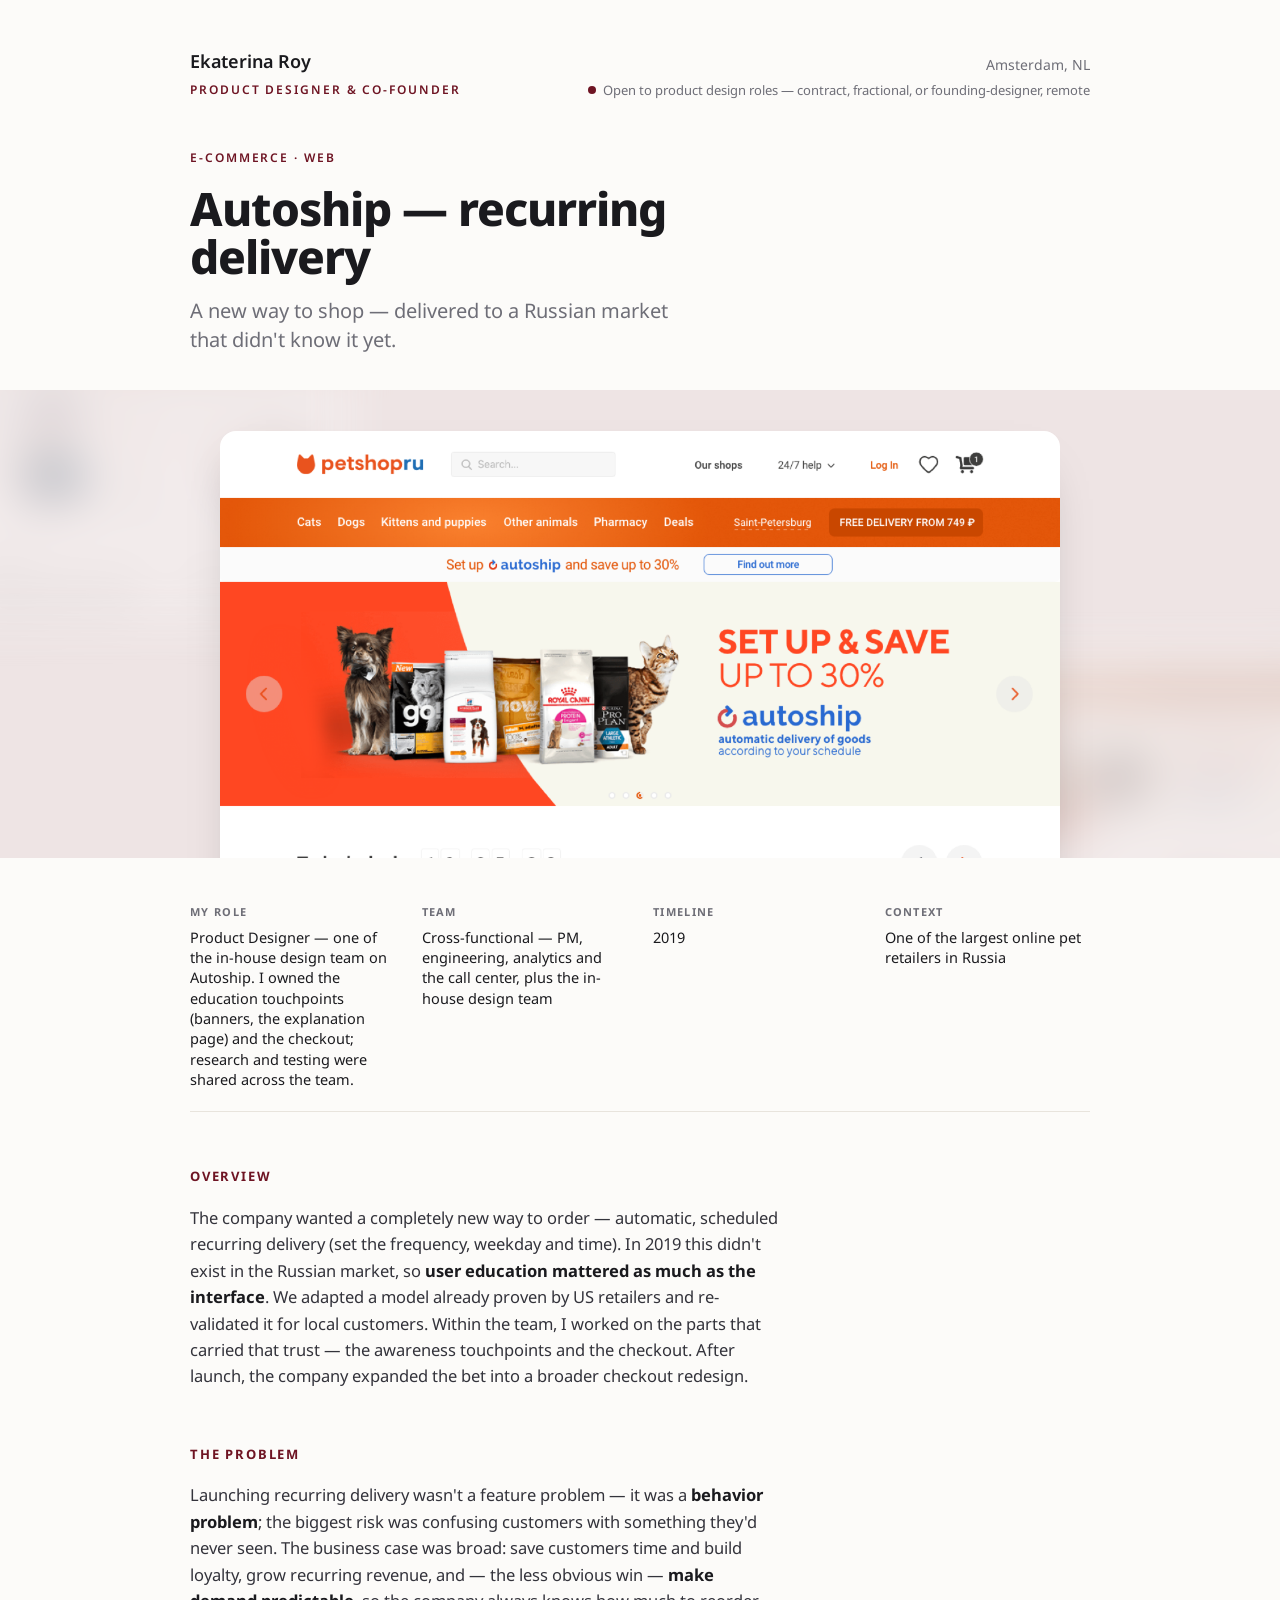
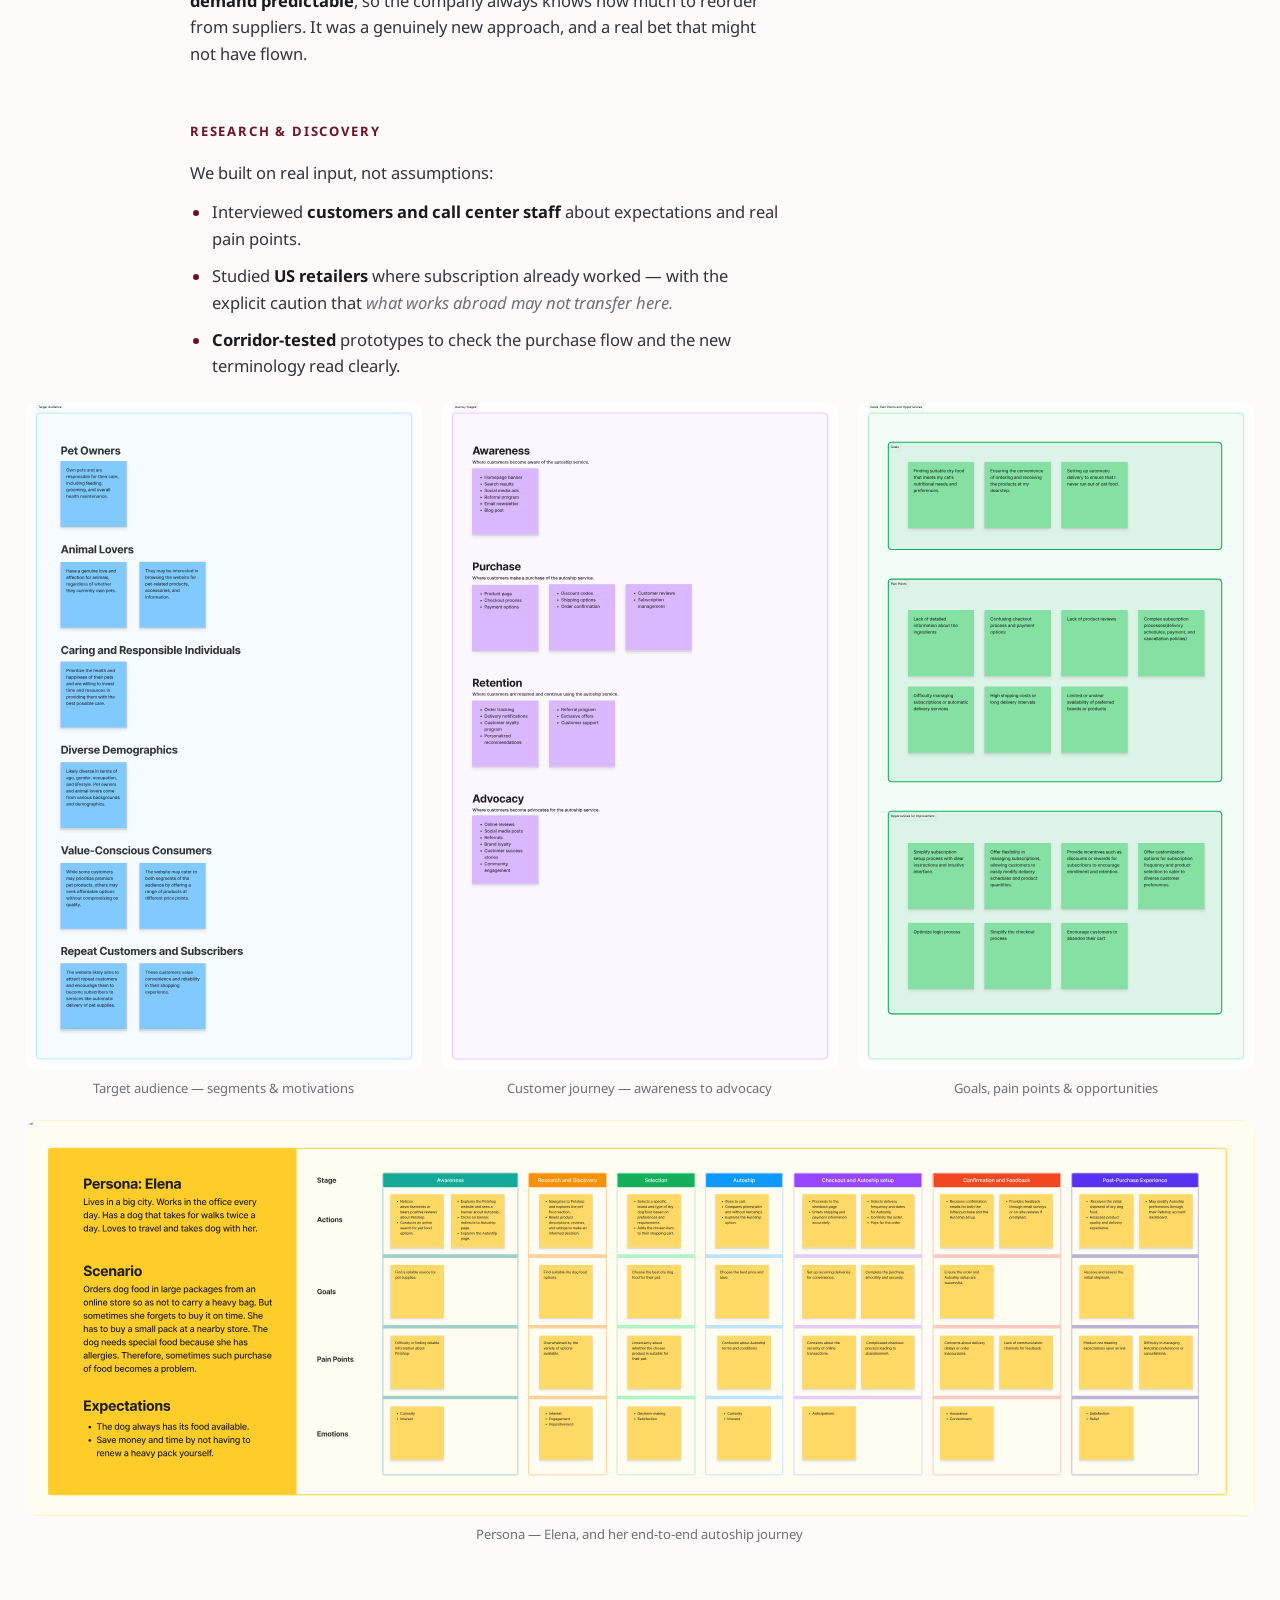
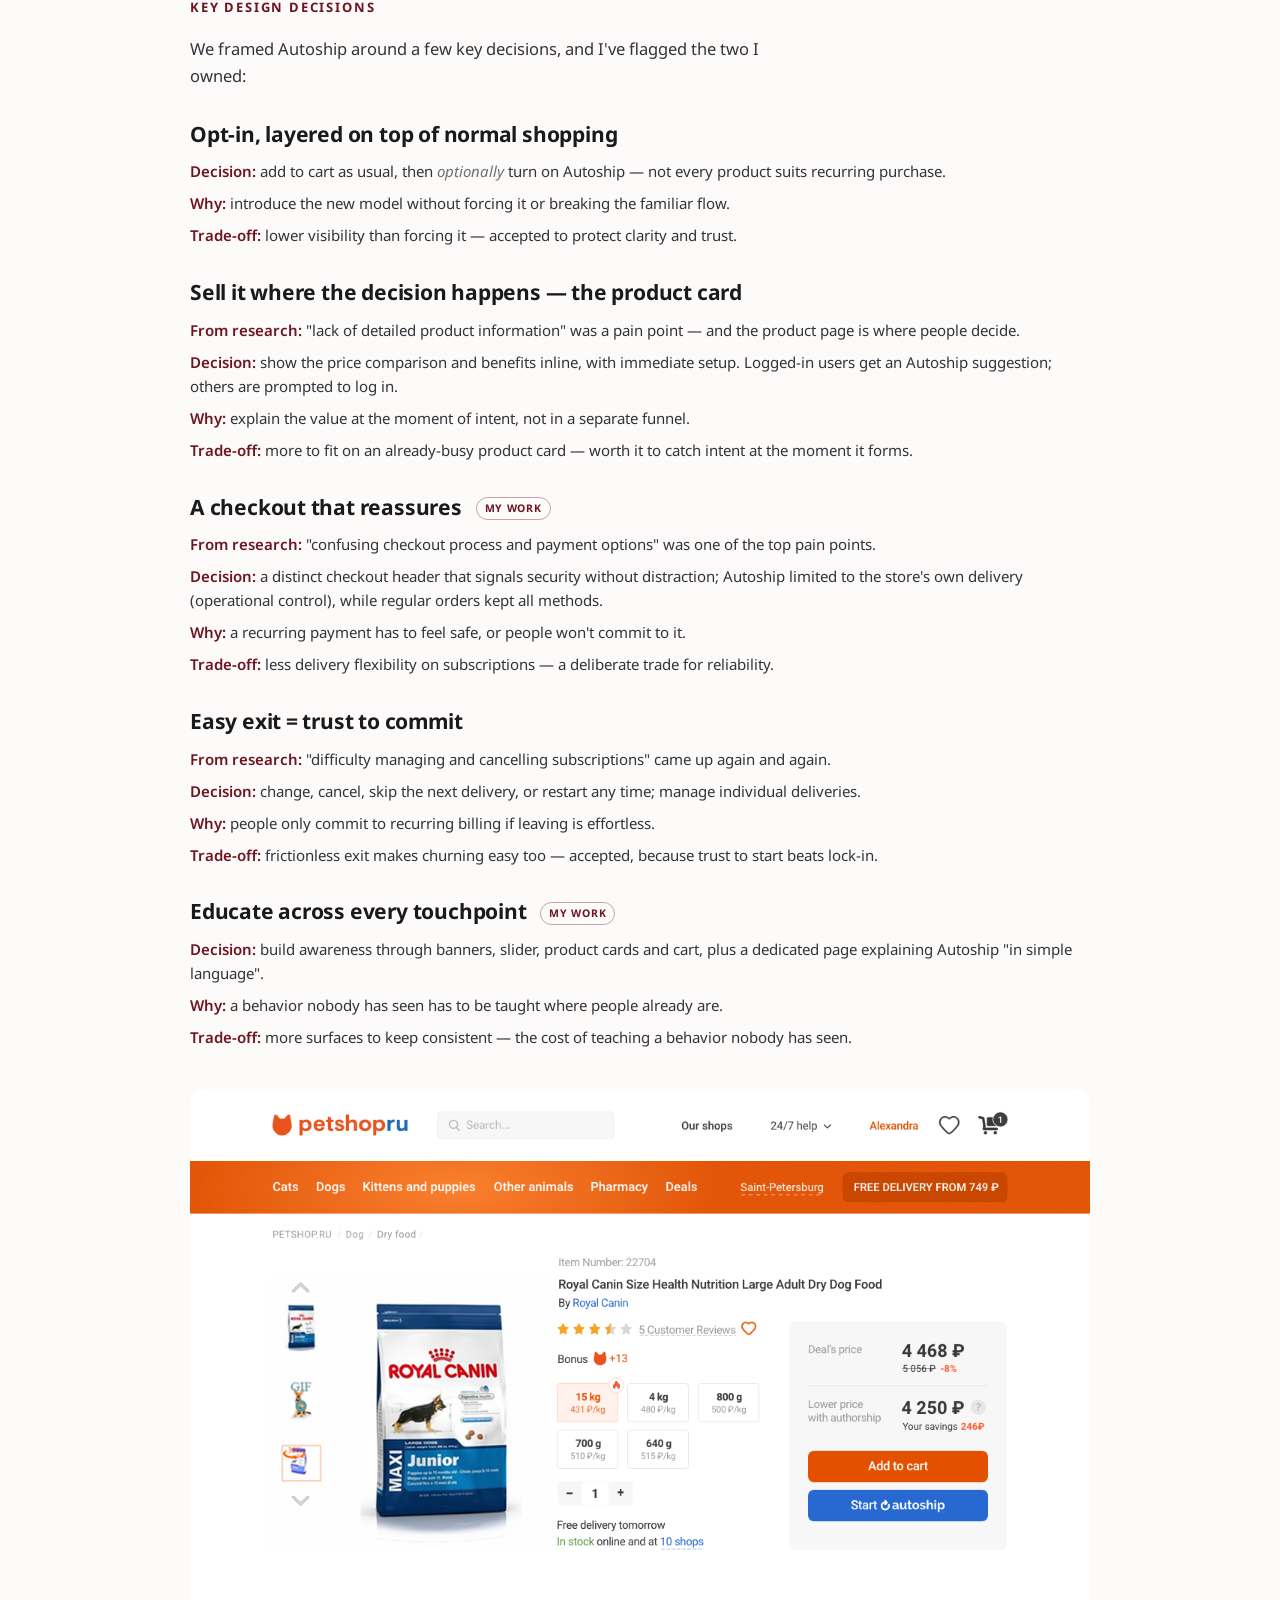
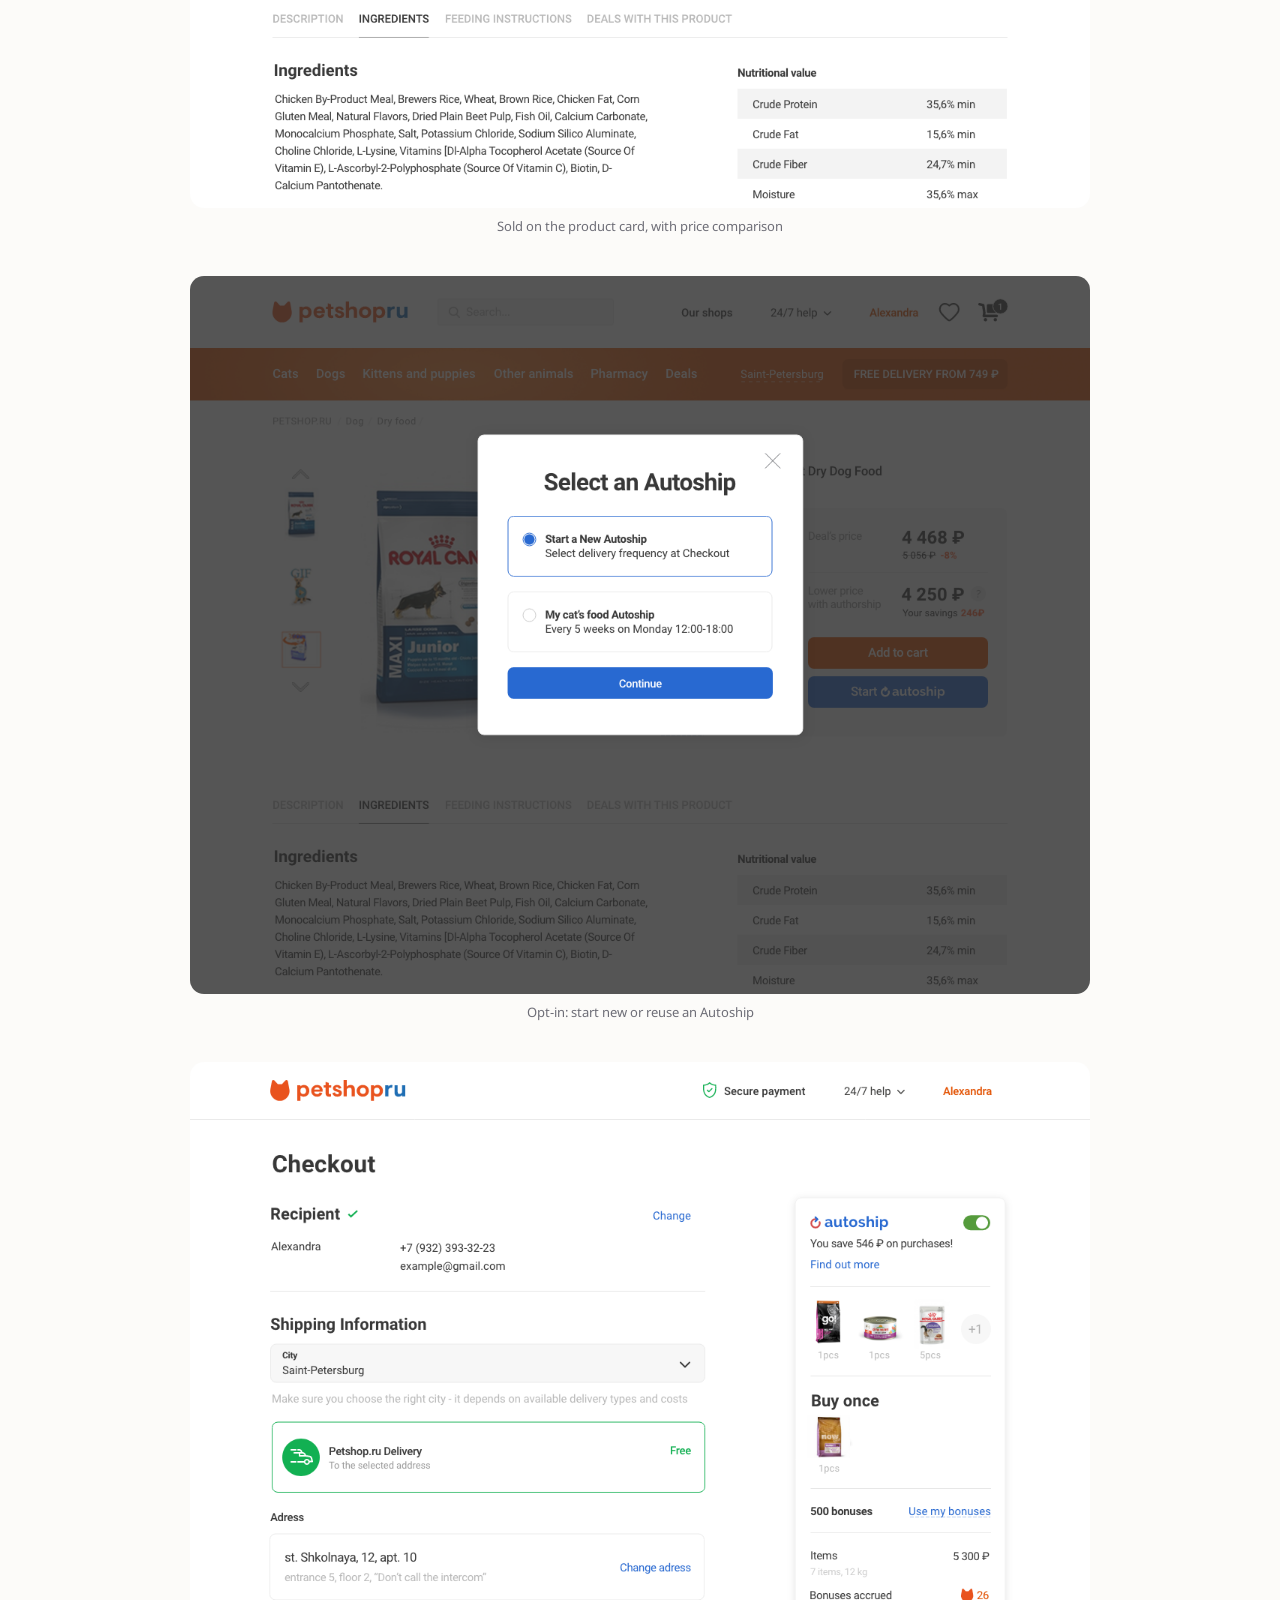
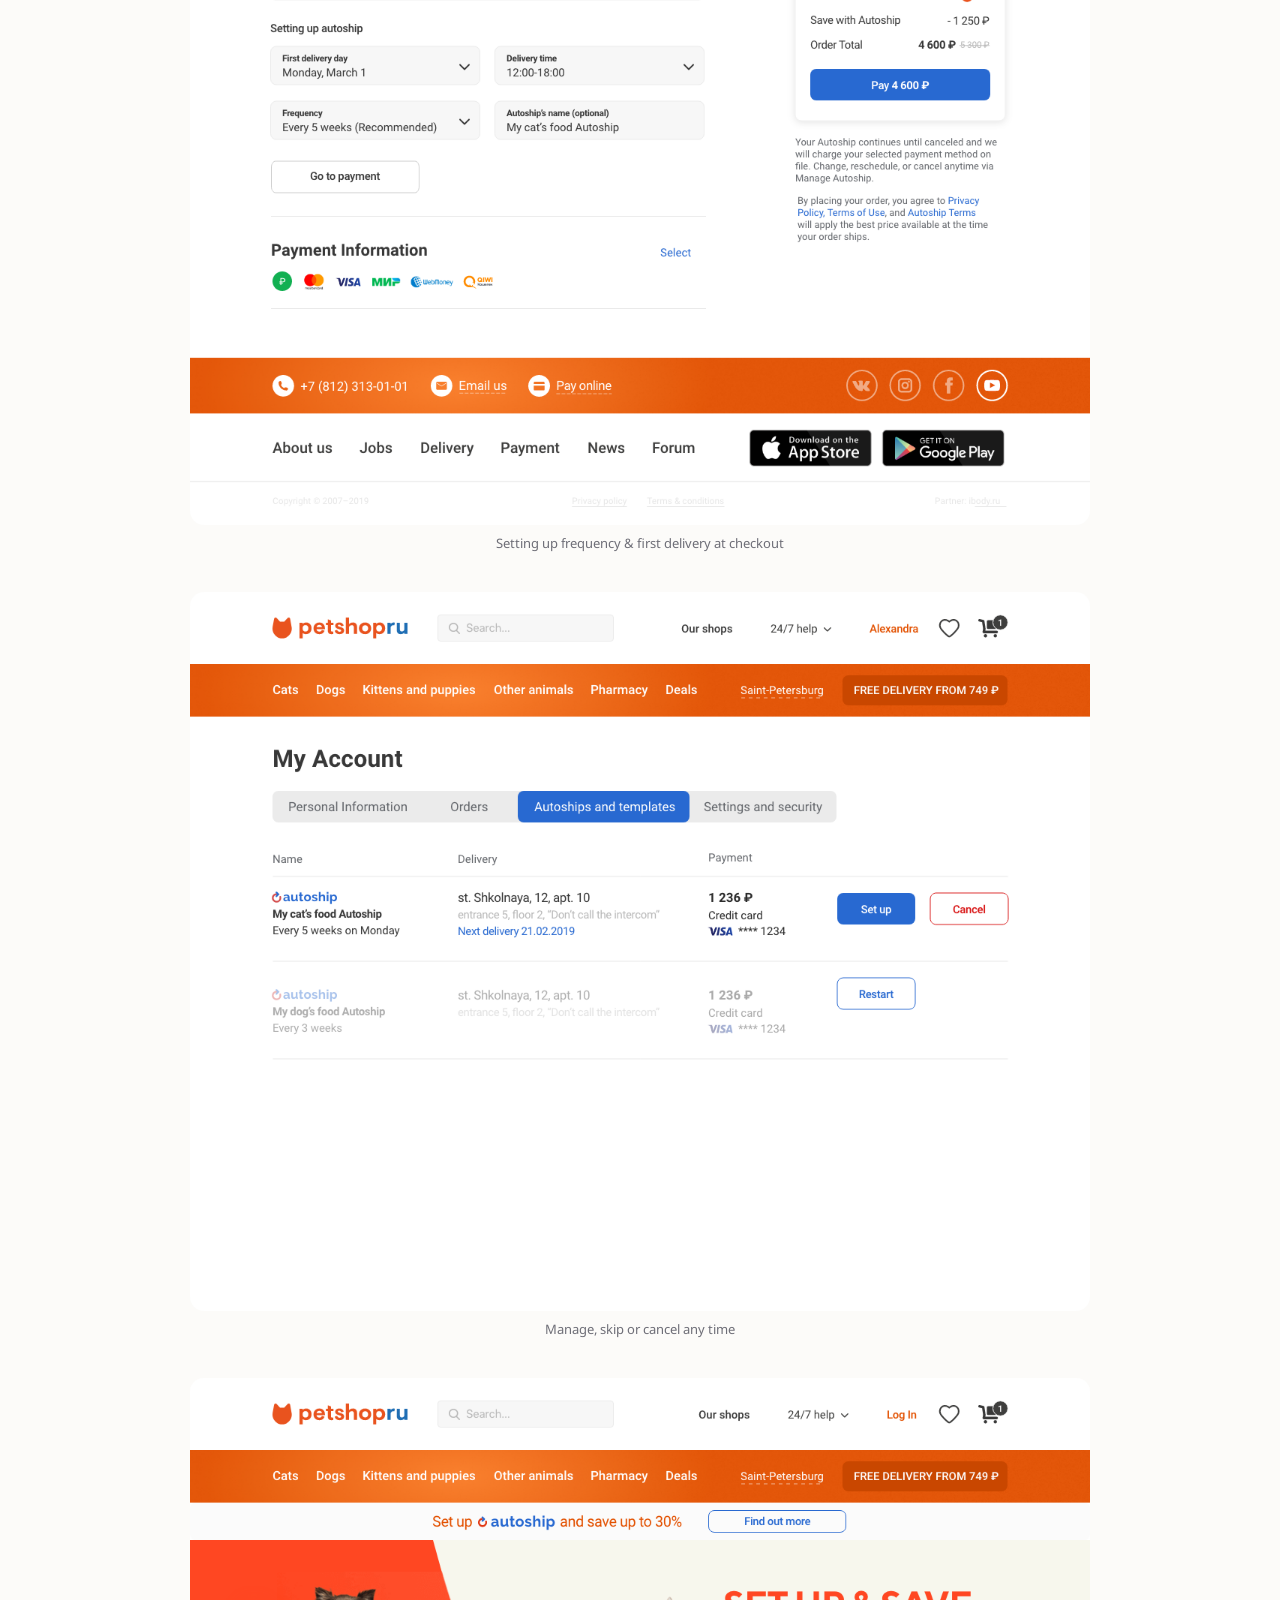
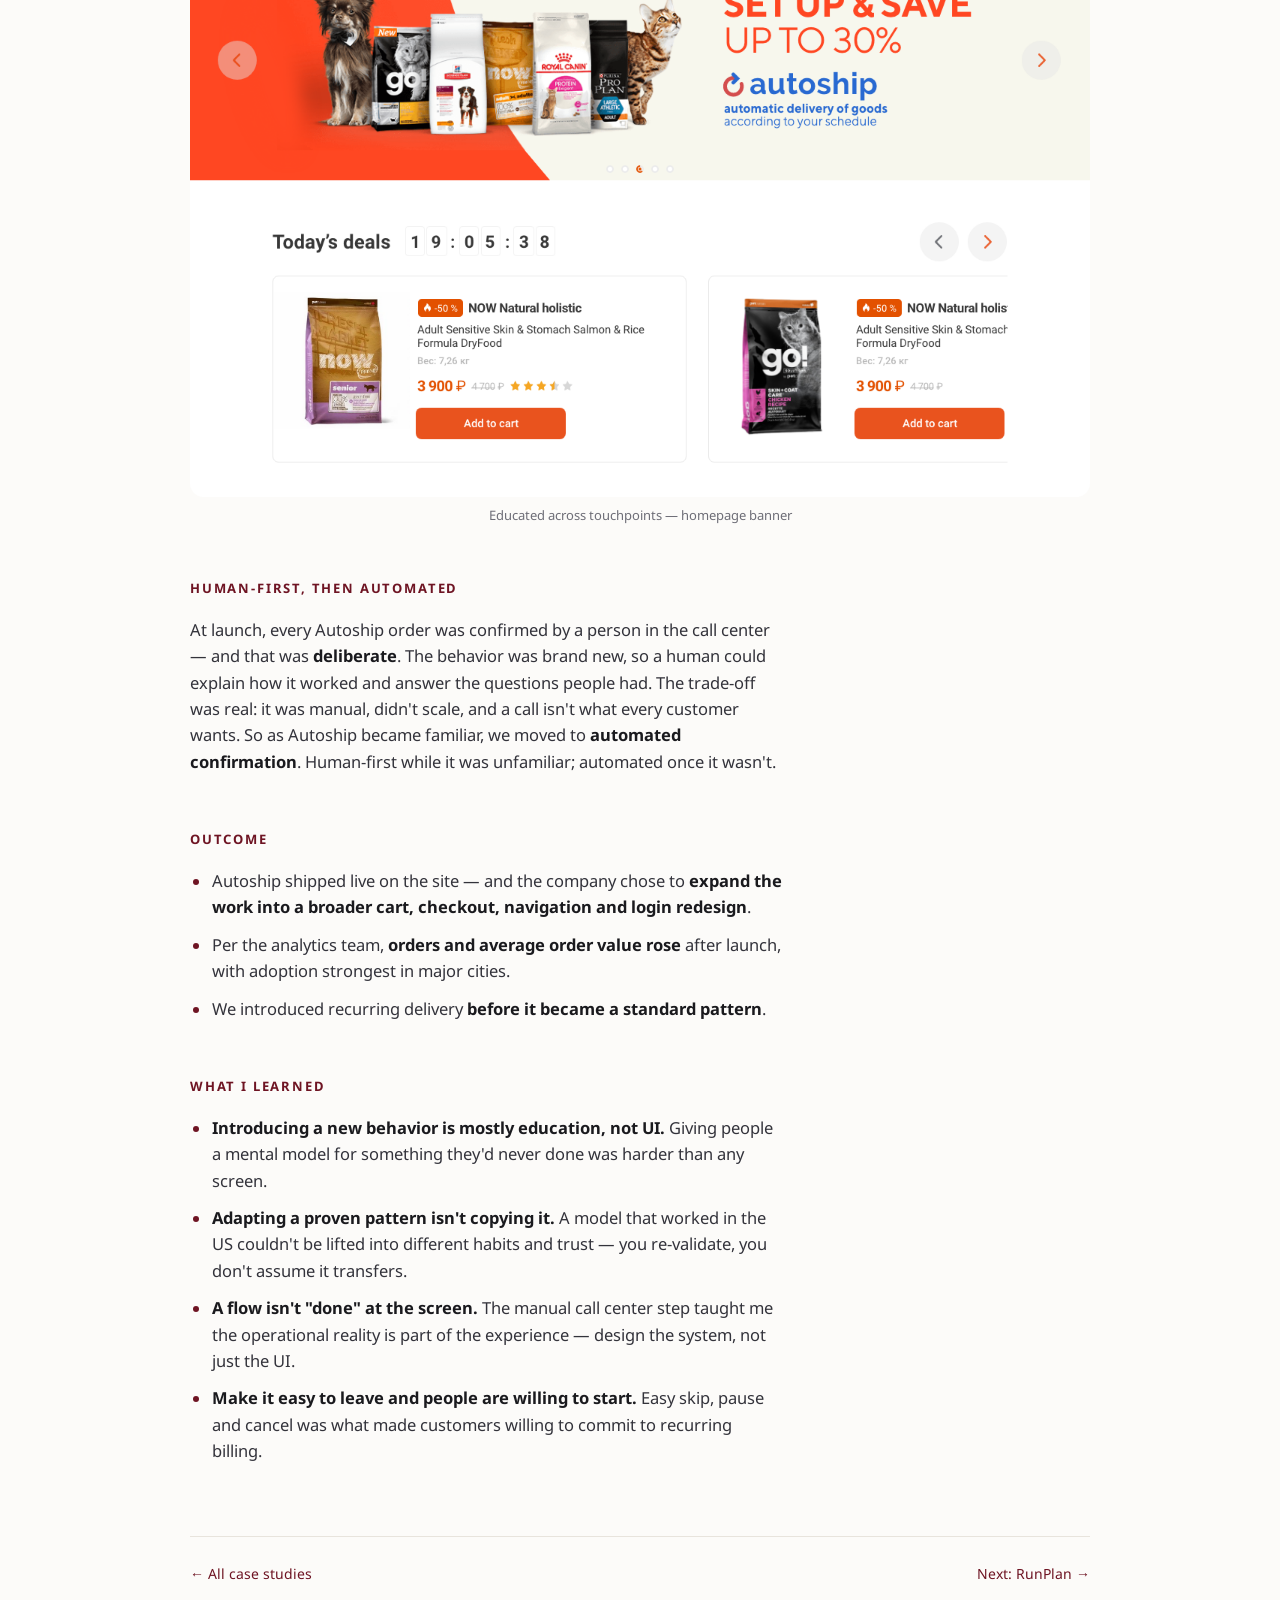
==== autoship.html @ 017dfefe "Personnel EDI: left-align figures to the text column like the other cases Co-Authored-By: Claude Fab" ====
<!DOCTYPE html>
<html lang="en">
<head>
<meta charset="UTF-8" />
<meta name="viewport" content="width=device-width, initial-scale=1.0" />
<title>Autoship — Case study · Ekaterina Roy</title>
<meta name="description" content="Autoship case study — recurring delivery new to the market for a large pet e-commerce." />
<meta property="og:type" content="website">
<meta property="og:site_name" content="Ekaterina Roy — Portfolio">
<meta property="og:title" content="Autoship — Case study · Ekaterina Roy">
<meta property="og:description" content="Autoship case study — recurring delivery new to the market for a large pet e-commerce.">
<meta property="og:url" content="https://katyaroy.github.io/autoship.html">
<meta property="og:image" content="https://katyaroy.github.io/img/og-autoship.png">
<meta property="og:image:width" content="1200">
<meta property="og:image:height" content="630">
<meta name="twitter:card" content="summary_large_image">
<link rel="preconnect" href="https://fonts.googleapis.com">
<link rel="preconnect" href="https://fonts.gstatic.com" crossorigin>
<link href="https://fonts.googleapis.com/css2?family=Noto+Sans:wght@400;500;600;700;800&display=swap" rel="stylesheet">
<link rel="stylesheet" href="case.css?v=32">
</head>
<body>
<main class="wrap">

  <div class="topbar">
    <a class="id" href="index.html">
      <div class="name">Ekaterina Roy</div>
      <div class="eyebrow">Product Designer &amp; Co-Founder</div>
    </a>
    <div class="status">
      <div class="loc">Amsterdam, NL</div>
      <div class="avail"><span class="dot"></span><span class="txt">Open to product design roles — contract, fractional, or founding&#8209;designer, remote</span></div>
    </div>
  </div>

  <span class="tag">E-commerce · Web</span>
  <h1>Autoship — recurring delivery</h1>
  <p class="sub">A new way to shop — delivered to a Russian market that didn&#39;t know it yet.</p>
  <div class="cover" data-parallax>
    <div class="cover-bg" aria-hidden="true">
      <img class="b b1" src="img/autoship-3.png" alt="" loading="lazy">
      <img class="b b2" src="img/autoship-14.png" alt="" loading="lazy">
    </div>
    <img class="cover-shot" src="img/autoship-cover.png" alt="Autoship promoted across the shop homepage">
  </div>

  <dl class="meta">
    <div><dt>My role</dt><dd>Product Designer — one of the in-house design team on Autoship. I owned the education touchpoints (banners, the explanation page) and the checkout; research and testing were shared across the team.</dd></div>
    <div><dt>Team</dt><dd>Cross-functional — PM, engineering, analytics and the call center, plus the in-house design team</dd></div>
    <div><dt>Timeline</dt><dd>2019</dd></div>
    <div><dt>Context</dt><dd>One of the largest online pet retailers in Russia</dd></div>
  </dl>

  <section>
    <h2>Overview</h2>
    <p>The company wanted a completely new way to order — automatic, scheduled recurring delivery (set the frequency, weekday and time). In 2019 this didn&#39;t exist in the Russian market, so <strong>user education mattered as much as the interface</strong>. We adapted a model already proven by US retailers and re-validated it for local customers. Within the team, I worked on the parts that carried that trust — the awareness touchpoints and the checkout. After launch, the company expanded the bet into a broader checkout redesign.</p>
  </section>

  <section>
    <h2>The problem</h2>
    <p>Launching recurring delivery wasn&#39;t a feature problem — it was a <strong>behavior problem</strong>; the biggest risk was confusing customers with something they&#39;d never seen. The business case was broad: save customers time and build loyalty, grow recurring revenue, and — the less obvious win — <strong>make demand predictable</strong>, so the company always knows how much to reorder from suppliers. It was a genuinely new approach, and a real bet that might not have flown.</p>
  </section>

  <section>
    <h2>Research &amp; discovery</h2>
    <p>We built on real input, not assumptions:</p>
    <ul>
      <li>Interviewed <strong>customers and call center staff</strong> about expectations and real pain points.</li>
      <li>Studied <strong>US retailers</strong> where subscription already worked — with the explicit caution that <em>what works abroad may not transfer here.</em></li>
      <li><strong>Corridor-tested</strong> prototypes to check the purchase flow and the new terminology read clearly.</li>
    </ul>
    <div class="gallery3">
      <figure><img class="zoomable" src="img/autoship-audience.svg" alt="Target audience segments" loading="lazy"><figcaption>Target audience — segments &amp; motivations</figcaption></figure>
      <figure><img class="zoomable" src="img/autoship-journey.svg" alt="Customer journey stages" loading="lazy"><figcaption>Customer journey — awareness to advocacy</figcaption></figure>
      <figure><img class="zoomable" src="img/autoship-goals.svg" alt="Goals, pain points and opportunities" loading="lazy"><figcaption>Goals, pain points &amp; opportunities</figcaption></figure>
    </div>
    <figure class="wideshot"><img class="zoomable" src="img/autoship-persona-journey.svg" alt="Persona Elena and her autoship journey" loading="lazy"><figcaption>Persona — Elena, and her end-to-end autoship journey</figcaption></figure>
  </section>

  <section>
    <h2>Key design decisions</h2>
    <p>We framed Autoship around a few key decisions, and I&#39;ve flagged the two I owned:</p>

    <div class="dec flat">
      <h3>Opt-in, layered on top of normal shopping</h3>
      <div class="ln"><b>Decision:</b> add to cart as usual, then <em>optionally</em> turn on Autoship — not every product suits recurring purchase.</div>
      <div class="ln"><b>Why:</b> introduce the new model without forcing it or breaking the familiar flow.</div>
      <div class="ln"><b>Trade-off:</b> lower visibility than forcing it — accepted to protect clarity and trust.</div>
    </div>

    <div class="dec flat">
      <h3>Sell it where the decision happens — the product card</h3>
      <div class="ln"><b>From research:</b> "lack of detailed product information" was a pain point — and the product page is where people decide.</div>
      <div class="ln"><b>Decision:</b> show the price comparison and benefits inline, with immediate setup. Logged-in users get an Autoship suggestion; others are prompted to log in.</div>
      <div class="ln"><b>Why:</b> explain the value at the moment of intent, not in a separate funnel.</div>
      <div class="ln"><b>Trade-off:</b> more to fit on an already-busy product card — worth it to catch intent at the moment it forms.</div>
    </div>

    <div class="dec flat">
      <h3>A checkout that reassures <span class="mine">My work</span></h3>
      <div class="ln"><b>From research:</b> "confusing checkout process and payment options" was one of the top pain points.</div>
      <div class="ln"><b>Decision:</b> a distinct checkout header that signals security without distraction; Autoship limited to the store&#39;s own delivery (operational control), while regular orders kept all methods.</div>
      <div class="ln"><b>Why:</b> a recurring payment has to feel safe, or people won&#39;t commit to it.</div>
      <div class="ln"><b>Trade-off:</b> less delivery flexibility on subscriptions — a deliberate trade for reliability.</div>
    </div>

    <div class="dec flat">
      <h3>Easy exit = trust to commit</h3>
      <div class="ln"><b>From research:</b> "difficulty managing and cancelling subscriptions" came up again and again.</div>
      <div class="ln"><b>Decision:</b> change, cancel, skip the next delivery, or restart any time; manage individual deliveries.</div>
      <div class="ln"><b>Why:</b> people only commit to recurring billing if leaving is effortless.</div>
      <div class="ln"><b>Trade-off:</b> frictionless exit makes churning easy too — accepted, because trust to start beats lock-in.</div>
    </div>

    <div class="dec flat">
      <h3>Educate across every touchpoint <span class="mine">My work</span></h3>
      <div class="ln"><b>Decision:</b> build awareness through banners, slider, product cards and cart, plus a dedicated page explaining Autoship "in simple language".</div>
      <div class="ln"><b>Why:</b> a behavior nobody has seen has to be taught where people already are.</div>
      <div class="ln"><b>Trade-off:</b> more surfaces to keep consistent — the cost of teaching a behavior nobody has seen.</div>
    </div>

    <figure class="fig uniform"><img class="zoomable" src="img/autoship-3.png" alt="Autoship on the product card" loading="lazy"><figcaption>Sold on the product card, with price comparison</figcaption></figure>
    <figure class="fig uniform"><img class="zoomable" src="img/autoship-11.png" alt="Opt-in modal" loading="lazy"><figcaption>Opt-in: start new or reuse an Autoship</figcaption></figure>
    <figure class="fig uniform"><img class="zoomable" src="img/autoship-7.png" alt="Autoship setup at checkout" loading="lazy"><figcaption>Setting up frequency &amp; first delivery at checkout</figcaption></figure>
    <figure class="fig uniform"><img class="zoomable" src="img/autoship-9.png" alt="Manage autoships" loading="lazy"><figcaption>Manage, skip or cancel any time</figcaption></figure>
    <figure class="fig uniform"><img class="zoomable" src="img/autoship-14.png" alt="Homepage autoship banner" loading="lazy"><figcaption>Educated across touchpoints — homepage banner</figcaption></figure>
  </section>

  <section>
    <h2>Human-first, then automated</h2>
    <p>At launch, every Autoship order was confirmed by a person in the call center — and that was <strong>deliberate</strong>. The behavior was brand new, so a human could explain how it worked and answer the questions people had. The trade-off was real: it was manual, didn&#39;t scale, and a call isn&#39;t what every customer wants. So as Autoship became familiar, we moved to <strong>automated confirmation</strong>. Human-first while it was unfamiliar; automated once it wasn&#39;t.</p>
  </section>

  <section>
    <h2>Outcome</h2>
    <ul>
      <li>Autoship shipped live on the site — and the company chose to <strong>expand the work into a broader cart, checkout, navigation and login redesign</strong>.</li>
      <li>Per the analytics team, <strong>orders and average order value rose</strong> after launch, with adoption strongest in major cities.</li>
      <li>We introduced recurring delivery <strong>before it became a standard pattern</strong>.</li>
    </ul>
  </section>

  <section>
    <h2>What I learned</h2>
    <ul>
      <li><strong>Introducing a new behavior is mostly education, not UI.</strong> Giving people a mental model for something they&#39;d never done was harder than any screen.</li>
      <li><strong>Adapting a proven pattern isn&#39;t copying it.</strong> A model that worked in the US couldn&#39;t be lifted into different habits and trust — you re-validate, you don&#39;t assume it transfers.</li>
      <li><strong>A flow isn&#39;t "done" at the screen.</strong> The manual call center step taught me the operational reality is part of the experience — design the system, not just the UI.</li>
      <li><strong>Make it easy to leave and people are willing to start.</strong> Easy skip, pause and cancel was what made customers willing to commit to recurring billing.</li>
    </ul>
  </section>

  <div class="cfoot">
    <a href="index.html">&larr; All case studies</a>
    <a href="runplan.html">Next: RunPlan &#8594;</a>
  </div>

</main>
<script>
(function(){
  if(matchMedia('(prefers-reduced-motion:reduce)').matches)return;
  var cov=document.querySelector('.cover[data-parallax]');if(!cov)return;
  var main=cov.querySelector('.cover-shot');
  var bs=[].slice.call(cov.querySelectorAll('.cover-bg .b'));
  var ticking=false, r0=null;
  function upd(){
    var r=cov.getBoundingClientRect();
    var vh=window.innerHeight||document.documentElement.clientHeight;
    if(r0===null) r0=r.top;
    var p=(r0 - r.top)/(vh*1.7); p=Math.max(0,Math.min(1,p));
    if(main){
      var over=main.offsetTop + main.offsetHeight - cov.clientHeight;
      if(over>0) main.style.transform='translateX(-50%) translateY('+(-p*over).toFixed(1)+'px)';
    }
    var c=r.top + r.height/2 - vh/2;
    for(var i=0;i<bs.length;i++){ bs[i].style.transform='translate3d(0,'+(c*(i%2?-0.035:0.035)).toFixed(1)+'px,0)'; }
    ticking=false;
  }
  function onScroll(){ if(!ticking){ ticking=true; requestAnimationFrame(upd); } }
  window.addEventListener('scroll',onScroll,{passive:true});
  window.addEventListener('resize',onScroll,{passive:true});
  if(main){ if(main.complete) upd(); main.addEventListener('load',upd); }
  upd();
})();
(function(){
  var z=[].slice.call(document.querySelectorAll('.zoomable')); if(!z.length)return;
  var lb=document.createElement('div'); lb.className='lb';
  var im=document.createElement('img'); im.alt=''; lb.appendChild(im);
  document.body.appendChild(lb);
  function close(){ lb.classList.remove('open'); im.src=''; }
  lb.addEventListener('click',close);
  document.addEventListener('keydown',function(e){ if(e.key==='Escape') close(); });
  z.forEach(function(el){ el.addEventListener('click',function(){ im.src=el.getAttribute('data-full')||el.src; lb.classList.add('open'); }); });
})();
</script>
</body>
</html>
---- case.css ----
:root{
  --bg:#FCFBF9; --ink:#1A1A1E; --muted:#6E6E77; --line:#E8E4DD; --card:#FFFFFF; --accent:#6E1423;
}
@media (prefers-color-scheme:dark){
  :root{--bg:#121214;--ink:#F3F1EC;--muted:#9A9AA3;--line:#2A2A2E;--card:#1A1A1D;--accent:#D98792;}
}
*{box-sizing:border-box;margin:0;padding:0}
img{max-width:100%}
html{-webkit-font-smoothing:antialiased;text-rendering:optimizeLegibility;overflow-x:hidden}
body{font-family:'Noto Sans',-apple-system,BlinkMacSystemFont,"Segoe UI",Helvetica,Arial,sans-serif;background:var(--bg);color:var(--ink);line-height:1.6;overflow-wrap:break-word}
a{color:inherit}
@view-transition{navigation:auto}
@media (prefers-reduced-motion:reduce){::view-transition-old(root),::view-transition-new(root){animation:none}}
.wrap{max-width:980px;margin:0 auto;padding:clamp(22px,5vw,48px) clamp(20px,5vw,40px) 96px}

/* nav */
.nav{display:flex;justify-content:space-between;align-items:center;gap:16px;margin-bottom:clamp(26px,5vh,48px);font-size:14px}
.nav a{text-decoration:none;color:var(--muted);transition:color .15s ease}
.nav a:hover{color:var(--accent)}
.nav .home{font-weight:600;color:var(--ink)}

/* site header (matches home) */
.topbar{display:flex;justify-content:space-between;align-items:flex-end;gap:16px 32px;flex-wrap:wrap;margin-bottom:clamp(28px,5vh,52px);line-height:1.5}
.id{display:flex;flex-direction:column;gap:6px;text-decoration:none}
.name{font-size:18px;font-weight:600;letter-spacing:-0.01em;color:var(--ink);transition:color .15s ease}
.id:hover .name{color:var(--accent)}
.eyebrow{font-size:12px;font-weight:600;letter-spacing:0.16em;text-transform:uppercase;color:var(--accent)}
.status{display:flex;flex-direction:column;align-items:flex-end;gap:6px;max-width:540px}
.loc{font-size:14px;color:var(--muted)}
.avail{display:flex;gap:7px;align-items:center;justify-content:flex-end;font-size:13px;color:var(--muted);line-height:1.4}
.avail .txt{text-align:right}
.dot{flex:none;width:8px;height:8px;border-radius:50%;background:var(--accent);box-shadow:0 0 0 0 color-mix(in srgb,var(--accent) 45%,transparent);animation:pulse 2.4s infinite}
@keyframes pulse{0%{box-shadow:0 0 0 0 color-mix(in srgb,var(--accent) 45%,transparent)}70%{box-shadow:0 0 0 7px transparent}100%{box-shadow:0 0 0 0 transparent}}
@media (max-width:720px){
  .topbar{flex-direction:column;align-items:flex-start;gap:10px}
  .status{width:100%;max-width:none;align-items:flex-start}
  .avail{display:block;text-align:left}
  .avail .dot{display:inline-block;vertical-align:middle;margin-right:7px}
  .avail .txt{text-align:left}
}

/* hero */
.tag{font-size:12px;font-weight:600;letter-spacing:.16em;text-transform:uppercase;color:var(--accent)}
h1{font-weight:800;font-size:clamp(30px,5.2vw,46px);line-height:1.05;letter-spacing:-.022em;margin-top:14px;max-width:20ch}
.sub{font-size:clamp(17px,2.1vw,20px);color:var(--muted);margin-top:16px;max-width:46ch;line-height:1.45}

/* meta */
.meta{display:grid;grid-template-columns:repeat(auto-fit,minmax(140px,1fr));gap:18px 26px;margin:clamp(20px,3vh,32px) 0 clamp(26px,4vh,38px);padding:0 0 22px;border-bottom:1px solid var(--line)}
.meta dt{font-size:11px;font-weight:700;letter-spacing:.12em;text-transform:uppercase;color:var(--muted)}
.meta dd{font-size:14.5px;margin-top:6px;line-height:1.4}

/* sections */
section{margin-top:clamp(34px,6vh,56px)}
h2{font-size:13px;font-weight:700;letter-spacing:.14em;text-transform:uppercase;color:var(--accent);margin-bottom:18px}
h3{font-size:clamp(18px,2.2vw,21px);font-weight:700;letter-spacing:-.01em;margin:28px 0 6px}
p{font-size:16.5px;color:#33333b;margin-top:13px;max-width:66ch}
ul{margin-top:13px;list-style:none}
li{font-size:16.5px;color:#33333b;margin-top:11px;padding-left:22px;position:relative;max-width:66ch}
li::before{content:"";position:absolute;left:3px;top:11px;width:6px;height:6px;border-radius:50%;background:var(--accent)}
strong{font-weight:700;color:var(--ink)}
em{font-style:italic;color:var(--muted)}
@media (prefers-color-scheme:dark){p,li{color:#C8C8CF}}

/* key metrics */
.stats{display:flex;flex-wrap:wrap;gap:22px 44px;margin-top:20px}
.stat .n{font-weight:800;font-size:clamp(22px,3.2vw,28px);letter-spacing:-.02em}
.stat .l{font-size:13px;color:var(--muted);margin-top:3px;max-width:24ch}

/* decision blocks */
.dec{border:1px solid color-mix(in srgb,var(--accent) 24%,transparent);border-radius:20px;padding:clamp(16px,2.5vw,22px);margin-top:16px;background:var(--card)}
.dec h3{margin:0 0 4px}
.dec .ln{font-size:15px;margin-top:8px;color:#33333b}
.dec .ln b{color:var(--accent);font-weight:600}
.dec.flat{border:none;border-radius:0;padding:0;background:none;margin-top:clamp(22px,3.2vh,34px)}
.mine{display:inline-block;font-size:10.5px;font-weight:700;letter-spacing:.07em;text-transform:uppercase;color:var(--accent);border:1px solid color-mix(in srgb,var(--accent) 38%,transparent);border-radius:999px;padding:2px 8px;margin-left:9px;vertical-align:middle;white-space:nowrap}
@media (prefers-color-scheme:dark){.dec .ln{color:#C8C8CF}}

/* fill-in (needs her data) — yellow, pops in both themes */
.fill{background:#FFE08A;color:#3a2c00;border-radius:3px;padding:1px 5px;font-weight:600;box-decoration-break:clone;-webkit-box-decoration-break:clone}
.todo{background:#FFF6D6;border:1px solid #E9CD6E;border-left:4px solid #E0B83C;border-radius:12px;padding:13px 16px;margin-top:16px;font-size:14.5px;line-height:1.5;color:#5b4912;max-width:66ch}
.todo b{color:#7a6212}
.todo .h{display:block;font-weight:700;margin-bottom:3px;color:#7a6212}
@media (prefers-color-scheme:dark){
  .fill{background:#E6C265;color:#1a1505}
  .todo{background:#27220f;border-color:#5c4f22;border-left-color:#b89a3a;color:#dccb90}
  .todo b,.todo .h{color:#ecdc9d}
}

/* image placeholder */
.shot{border:1.5px dashed color-mix(in srgb,var(--accent) 35%,var(--line));border-radius:16px;padding:30px 20px;margin-top:18px;text-align:center;color:var(--muted);font-size:14px;line-height:1.5;background:color-mix(in srgb,var(--accent) 3%,transparent)}
.shot .ic{font-size:22px;display:block;margin-bottom:7px}
.shot b{color:var(--accent)}

/* footer */
.cfoot{margin-top:clamp(48px,8vh,80px);padding-top:26px;border-top:1px solid var(--line);display:flex;justify-content:space-between;flex-wrap:wrap;gap:14px;font-size:14px}
.cfoot a{color:var(--accent);text-decoration:none}
.cfoot a:hover{opacity:.7}

@media (max-width:600px){ .meta{grid-template-columns:1fr 1fr} }

/* figures */
.fig{margin-top:18px}
.fig img{max-width:min(700px,100%);max-height:620px;width:auto;height:auto;display:block;border-radius:14px;background:var(--card);margin:0 auto}
.fig figcaption{font-size:13px;color:var(--muted);margin-top:9px;text-align:center;line-height:1.4}
.fig.center img{max-width:min(380px,100%)}
.uniform img{width:100%;max-width:100%;max-height:none;height:auto;margin:0;display:block}
.fig.uniform{margin-top:clamp(30px,4.5vh,52px)}
.leftfig .fig img{margin:0}
.leftfig .fig figcaption{text-align:left}
.zoomable{cursor:zoom-in;transition:transform .16s ease, box-shadow .16s ease}
.zoomable:hover{transform:translateY(-3px);box-shadow:0 16px 36px -18px rgba(0,0,0,.3)}
.painsum{border-left:3px solid var(--accent);padding:4px 0 4px 18px;margin:24px 0 4px;line-height:1.6;font-size:1.03em;max-width:66ch}
.figrow{display:grid;grid-template-columns:1fr;gap:20px;margin-top:18px;align-items:start}
.figrow .fig{margin-top:0}
@media (max-width:600px){.figrow{grid-template-columns:1fr;gap:18px}}
.figrow.cols2{grid-template-columns:1fr 1fr}
.figrow.cols2 .fig img{max-width:100%}
@media (max-width:600px){.figrow.cols2{grid-template-columns:1fr}}

/* case cover — full-bleed hero with parallax + blurred depth */
.cover{position:relative;left:50%;transform:translateX(-50%);width:100vw;margin:clamp(24px,4vh,42px) 0 clamp(32px,5vh,54px);background:color-mix(in srgb,var(--accent) 10%,var(--bg));overflow:hidden;height:clamp(330px,52vh,500px)}
.cover-bg{position:absolute;inset:-12% 0;z-index:0;pointer-events:none}
.cover-bg .b{position:absolute;width:min(46%,420px);border-radius:22px;filter:blur(24px) saturate(.6);opacity:.3;will-change:transform}
.cover-bg .b1{top:-8%;left:-5%}
.cover-bg .b2{bottom:-12%;right:-5%}
.cover-shot{position:absolute;z-index:1;left:50%;top:clamp(26px,4.5vh,48px);width:min(88vw,840px);height:auto;display:block;border-radius:16px;box-shadow:0 22px 50px -28px rgba(0,0,0,.38);transform:translateX(-50%);will-change:transform}
@media (max-width:600px){.cover-bg .b{filter:blur(16px) saturate(.6);opacity:.28}.cover{height:clamp(230px,42vh,360px)}.cover-shot{width:92vw;top:18px}}
/* flat cover — for landscape hero images that shouldn't scroll */
.cover.flat{height:auto;padding:clamp(22px,4vh,44px) 0}
.cover.flat .cover-shot{position:relative;left:auto;top:auto;transform:none;width:min(92vw,940px);margin:0 auto}
/* compo cover — desktop + phone composition on a blue field */
.cover.compo{background:color-mix(in srgb,var(--accent) 10%,var(--bg));height:clamp(330px,50vh,490px)}
.compo-inner{position:relative;height:100%;max-width:1180px;margin:0 auto}
.cover.compo .desk{position:absolute;left:16%;top:clamp(26px,6vh,54px);width:64%;border-radius:12px;box-shadow:0 34px 70px -34px rgba(0,0,0,.55);z-index:1}
.cover.compo .phone{position:absolute;left:70%;top:clamp(74px,14vh,120px);width:clamp(140px,18vw,225px);filter:drop-shadow(0 20px 46px rgba(0,0,0,.26));z-index:2}
@media (max-width:600px){.cover.compo{height:clamp(230px,42vh,320px)}.cover.compo .desk{width:72%;top:18px;left:11%}.cover.compo .phone{width:104px;left:63%;top:54px}}
/* watches cover — RunPlan watch row on black-yellow blobs */
.cover.watches{background:radial-gradient(36% 58% at 8% 2%,color-mix(in srgb,#F2C200 68%,transparent),transparent 72%),radial-gradient(32% 54% at 93% 8%,color-mix(in srgb,#1b1b1b 36%,transparent),transparent 72%),radial-gradient(40% 64% at 82% 98%,color-mix(in srgb,#F2C200 56%,transparent),transparent 72%),radial-gradient(34% 58% at 16% 96%,color-mix(in srgb,#1b1b1b 30%,transparent),transparent 72%),color-mix(in srgb,var(--accent) 10%,var(--bg));height:clamp(300px,46vh,400px)}
.watch-row{position:relative;z-index:1;height:100%;max-width:1100px;margin:0 auto;display:flex;justify-content:center;align-items:center;gap:clamp(8px,1.4vw,22px);padding:0 16px}
.watch-row img{width:clamp(100px,13vw,152px);height:auto;display:block;filter:drop-shadow(0 18px 34px rgba(0,0,0,.3))}
@media (max-width:600px){.cover.watches{height:clamp(190px,32vh,250px)}.watch-row{gap:5px;padding:0 8px}.watch-row img{width:clamp(52px,17vw,84px)}}

/* wide 3-up gallery with click-to-zoom */
.gallery3{position:relative;left:50%;transform:translateX(-50%);width:min(96vw,1280px);display:grid;grid-template-columns:repeat(3,1fr);gap:clamp(12px,1.5vw,20px);margin-top:22px}
.gallery3 figure{margin:0}
.gallery3 img{width:100%;height:auto;display:block;border-radius:12px;background:var(--card);cursor:zoom-in;transition:transform .16s ease, box-shadow .16s ease}
.gallery3 img:hover{transform:translateY(-3px);box-shadow:0 16px 36px -18px rgba(0,0,0,.3)}
.gallery3 figcaption{font-size:13px;color:var(--muted);margin-top:9px;text-align:center;line-height:1.4}
@media (max-width:680px){.gallery3{grid-template-columns:1fr;width:100%;left:auto;transform:none}.gallery3 img{height:auto}}
.gallery2{position:relative;left:50%;transform:translateX(-50%);width:min(96vw,1040px);display:grid;grid-template-columns:1fr 1fr;gap:clamp(12px,1.6vw,22px);margin-top:22px}
.gallery2 figure{margin:0}
.gallery2 img{width:100%;height:auto;display:block;border-radius:12px;background:var(--card)}
.gallery2 figcaption{font-size:13px;color:var(--muted);margin-top:9px;text-align:center;line-height:1.4}
@media (max-width:680px){.gallery2{grid-template-columns:1fr;width:100%;left:auto;transform:none}}
.lb{position:fixed;inset:0;z-index:200;background:rgba(0,0,0,.88);display:none;align-items:center;justify-content:center;padding:24px;cursor:zoom-out}
.lb.open{display:flex}
.lb img{max-width:96vw;max-height:92vh;border-radius:8px;box-shadow:0 24px 70px rgba(0,0,0,.5);background:#fff}
/* single wide board, click-to-zoom */
.wideshot{position:relative;left:50%;transform:translateX(-50%);width:min(96vw,1280px);margin-top:22px}
.wideshot img{width:100%;height:auto;display:block;border-radius:12px;background:var(--card);cursor:zoom-in;transition:transform .16s ease, box-shadow .16s ease}
.wideshot img:hover{transform:translateY(-3px);box-shadow:0 16px 36px -18px rgba(0,0,0,.3)}
.wideshot figcaption{font-size:13px;color:var(--muted);margin-top:9px;text-align:center;line-height:1.4}
@media (max-width:680px){.wideshot{width:100%;left:auto;transform:none}}

/* flow diagram */
.flow{display:flex;flex-wrap:wrap;align-items:stretch;gap:10px;margin-top:20px}
.flow .node{flex:1 1 140px;background:var(--card);border:1px solid var(--line);border-radius:14px;padding:13px 15px;font-size:14px;color:#33333b;line-height:1.35}
.flow .node b{display:block;font-size:12px;letter-spacing:.05em;text-transform:uppercase;color:var(--accent);font-weight:700;margin-bottom:5px}
.flow .arrow{align-self:center;color:var(--accent);font-weight:800;font-size:18px;flex:none}
.flow + .flowcap{font-size:13px;color:var(--muted);margin-top:10px;line-height:1.4}
@media (prefers-color-scheme:dark){.flow .node{color:#C8C8CF}}
@media (max-width:600px){.flow{flex-direction:column}.flow .arrow{transform:rotate(90deg)}}

/* horizontal scroll gallery with arrow buttons */
.hscroll{position:relative;left:50%;transform:translateX(-50%);width:min(94vw,1100px);margin:24px 0 8px}
.hscroll-track{display:flex;gap:16px;overflow-x:auto;scroll-snap-type:x mandatory;scroll-behavior:smooth;-webkit-overflow-scrolling:touch;padding:2px 2px 14px;scrollbar-width:none}
.hscroll-track::-webkit-scrollbar{display:none}
.hscroll-track figure{flex:0 0 66%;max-width:720px;margin:0;scroll-snap-align:start}
.hscroll-track img{width:100%;height:auto;display:block;border-radius:12px;background:var(--card);border:1px solid rgba(0,0,0,.05);cursor:zoom-in;transition:transform .16s ease, box-shadow .16s ease}
.hscroll-track img:hover{transform:translateY(-3px);box-shadow:0 16px 36px -18px rgba(0,0,0,.3)}
.hscroll-btn{position:absolute;top:calc(50% - 7px);transform:translateY(-50%);z-index:5;width:44px;height:44px;border-radius:50%;border:1px solid rgba(0,0,0,.08);background:rgba(255,255,255,.94);box-shadow:0 6px 20px -6px rgba(0,0,0,.3);color:#1a1a1e;font-size:22px;line-height:1;cursor:pointer;display:flex;align-items:center;justify-content:center;transition:background .15s,opacity .2s,transform .15s}
.hscroll-btn:hover{background:#fff;transform:translateY(-50%) scale(1.06)}
.hscroll-btn:disabled{opacity:0;pointer-events:none}
.hscroll-btn.prev{left:6px}
.hscroll-btn.next{right:6px}
@media (max-width:680px){.hscroll{width:100%;left:auto;transform:none}.hscroll-track figure{flex:0 0 84%}.hscroll-btn{width:38px;height:38px;font-size:19px}}
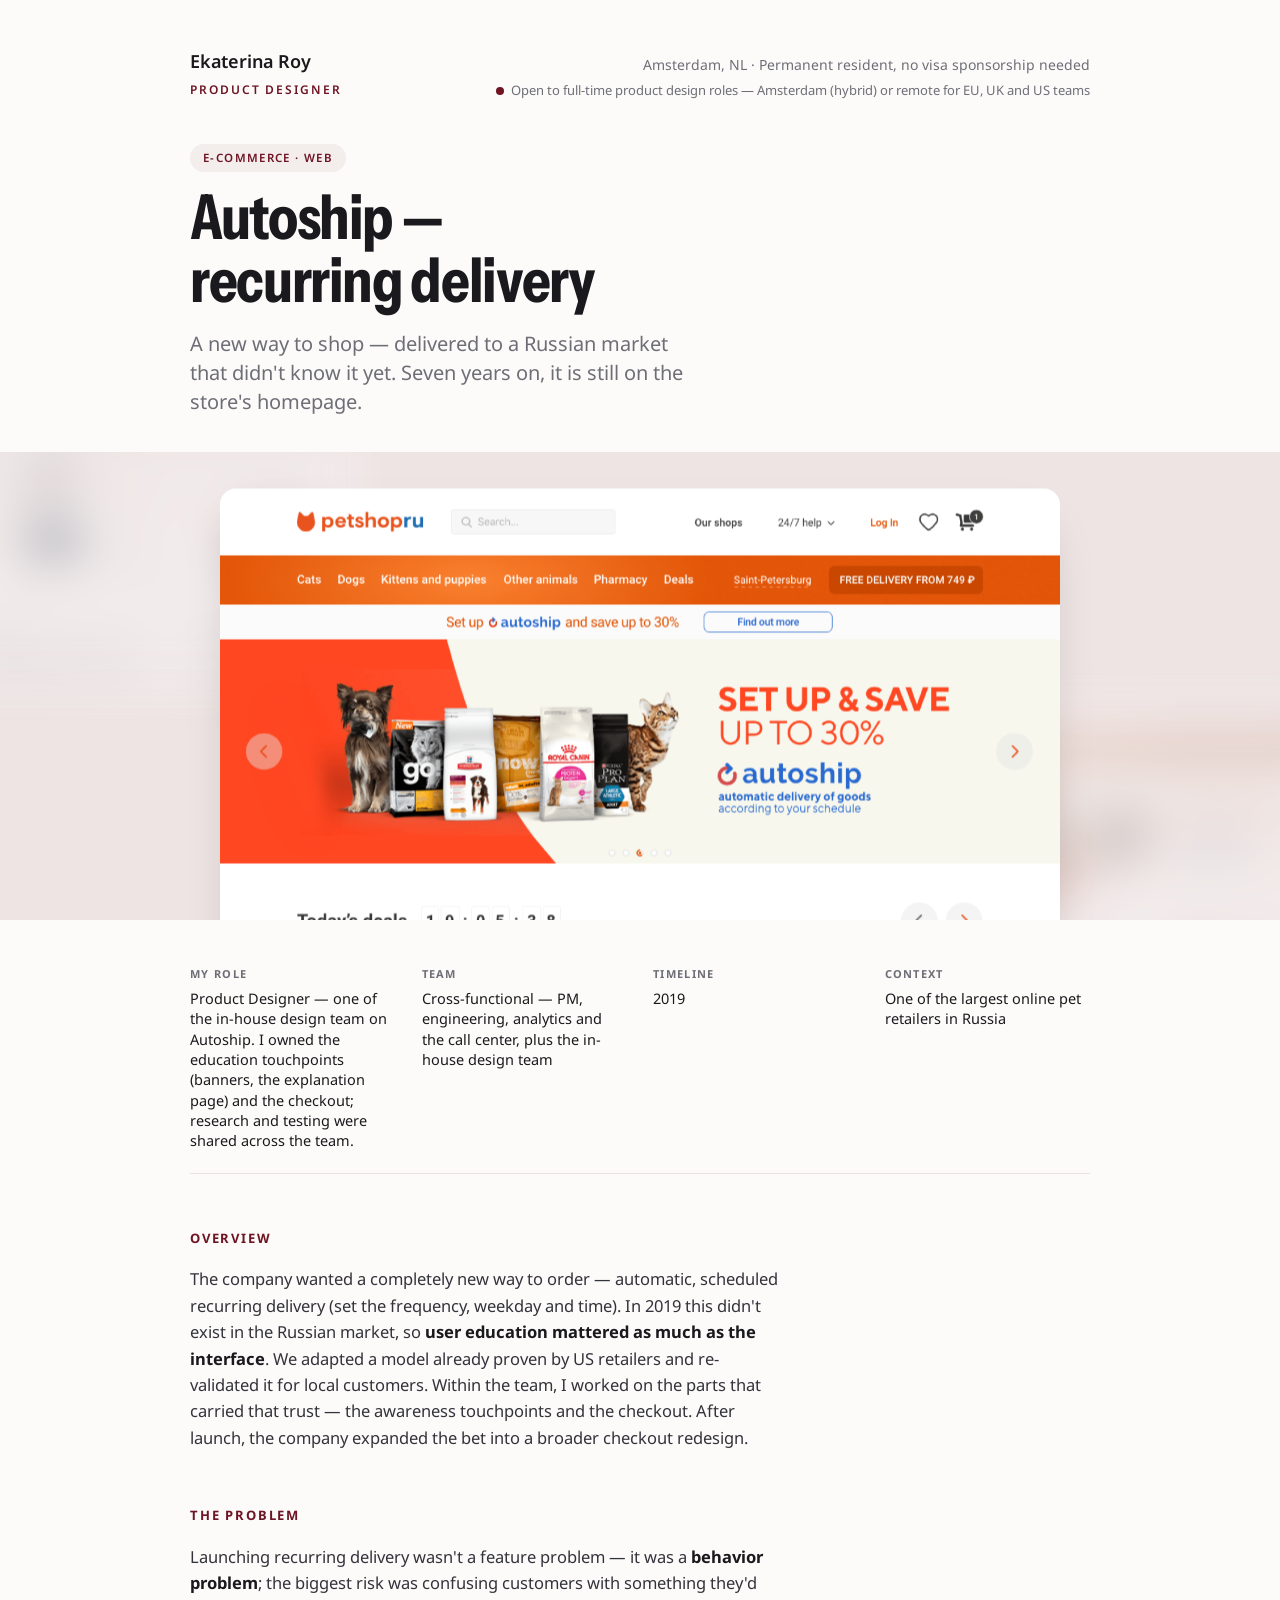
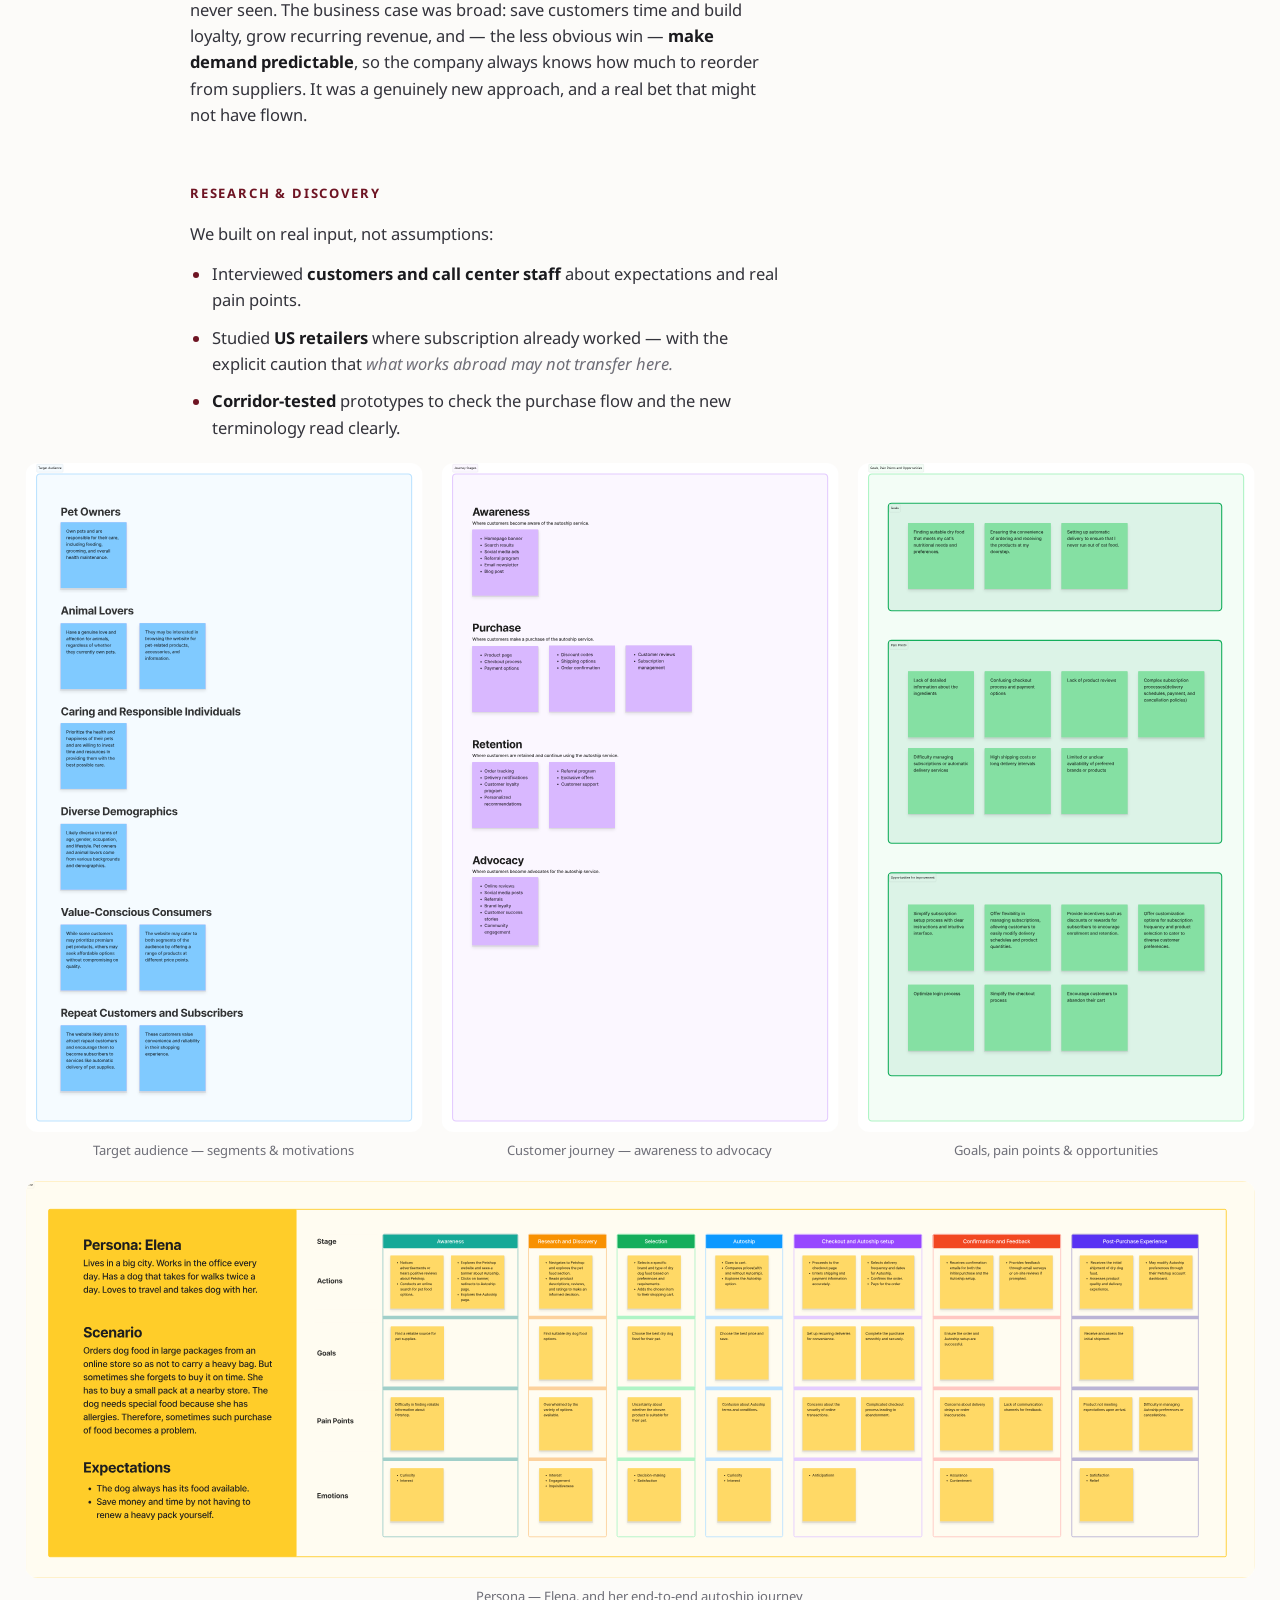
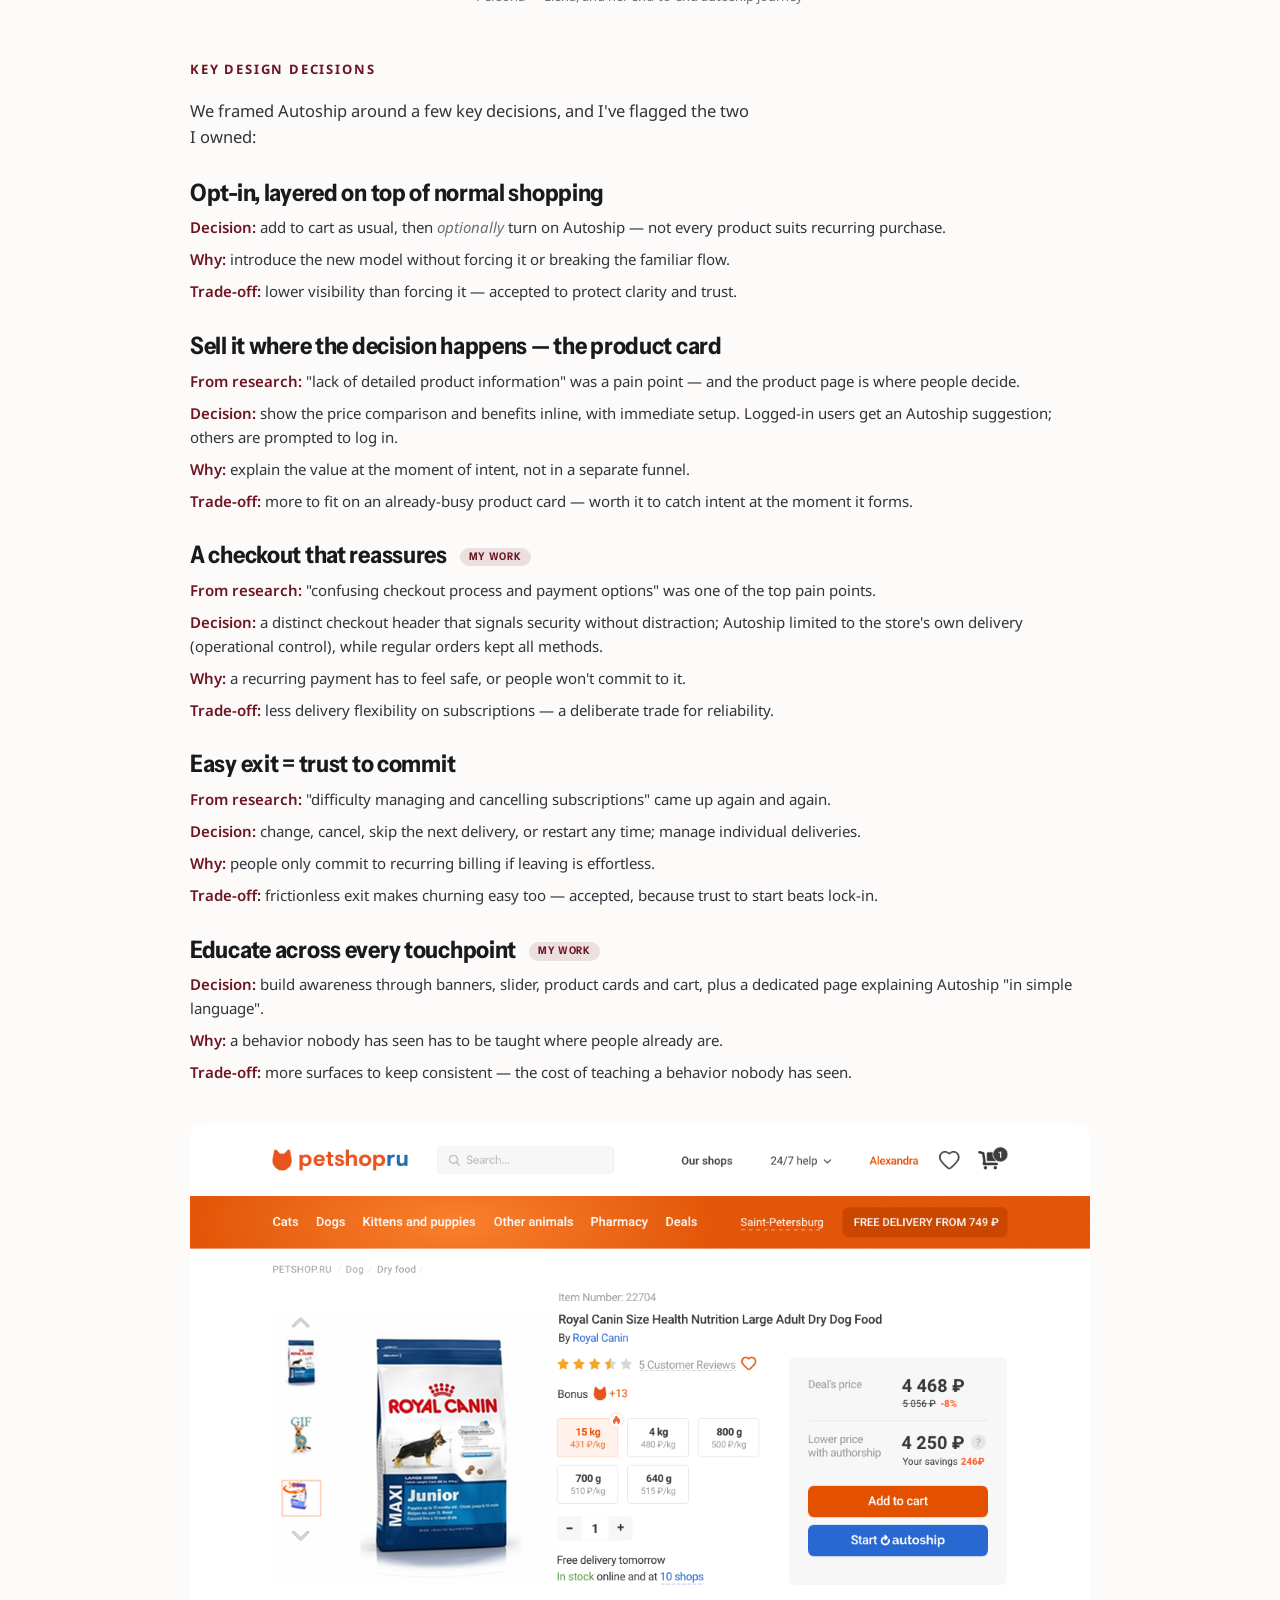
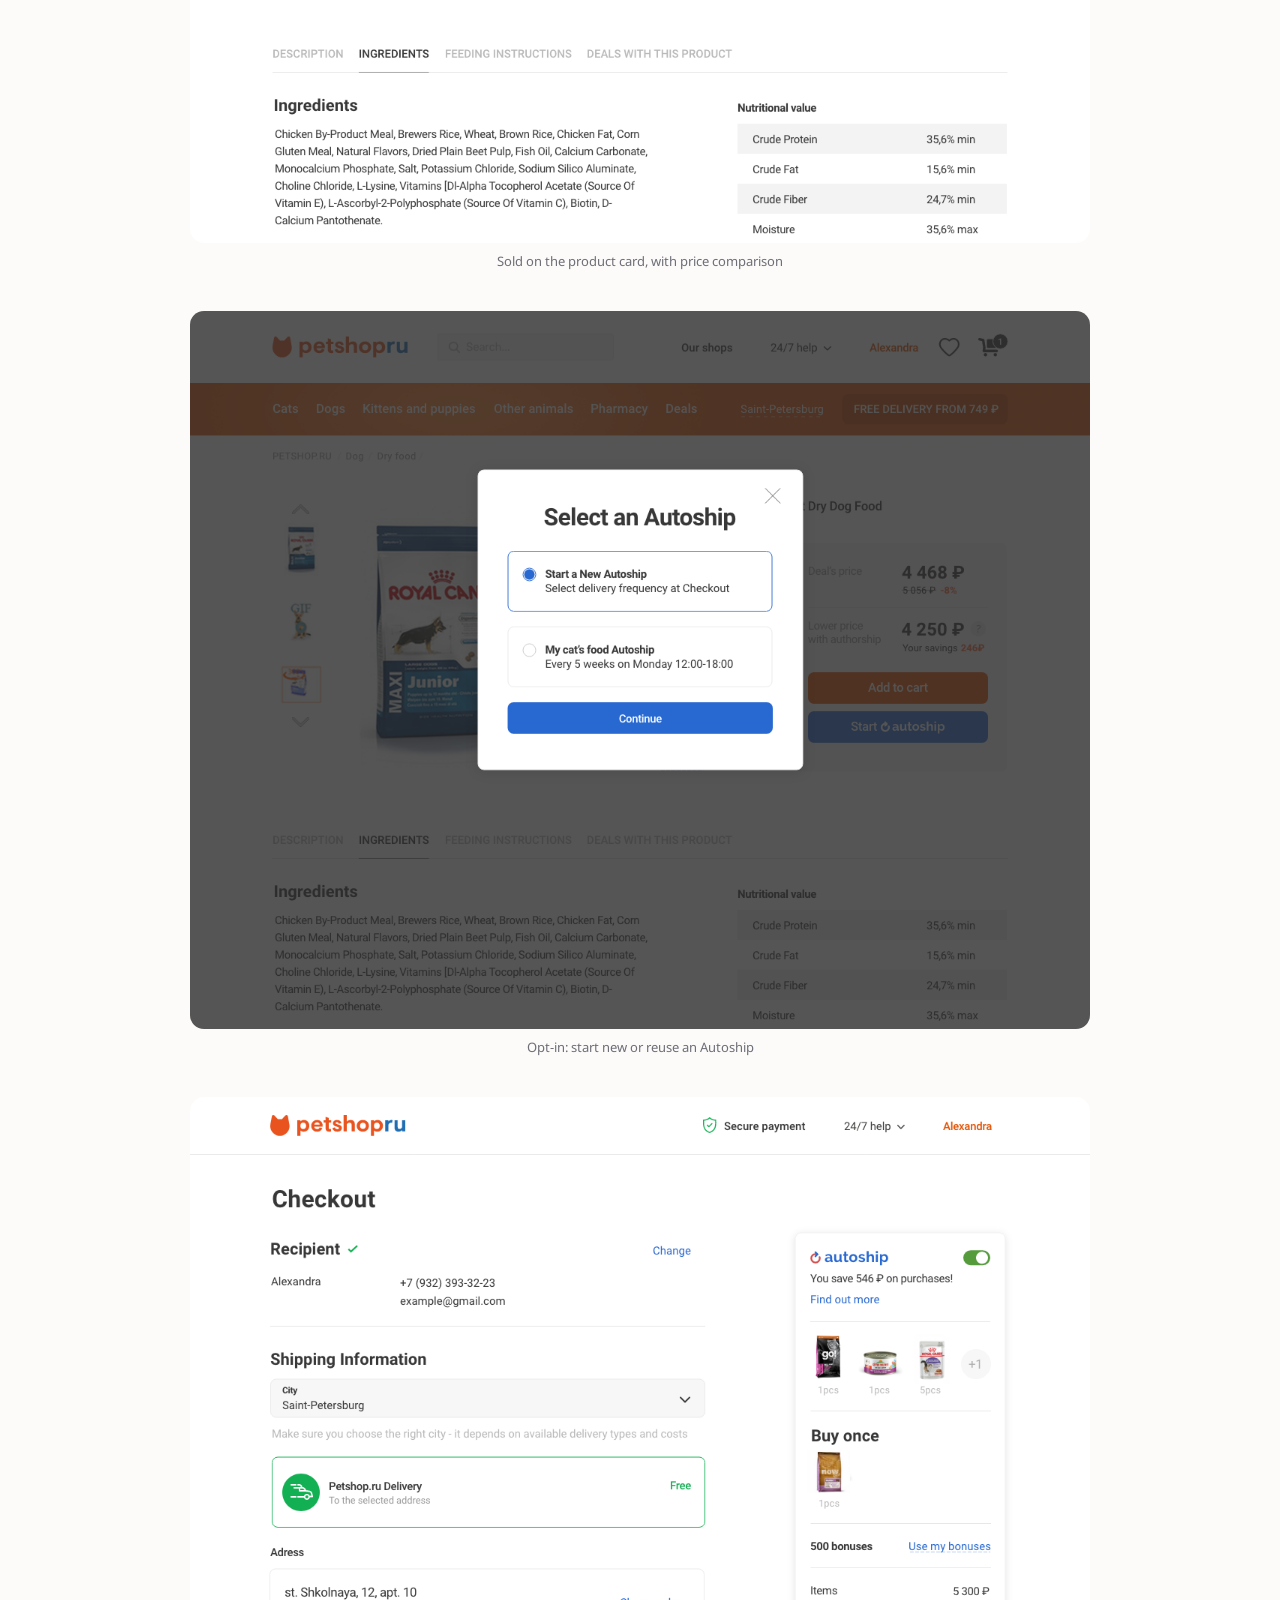
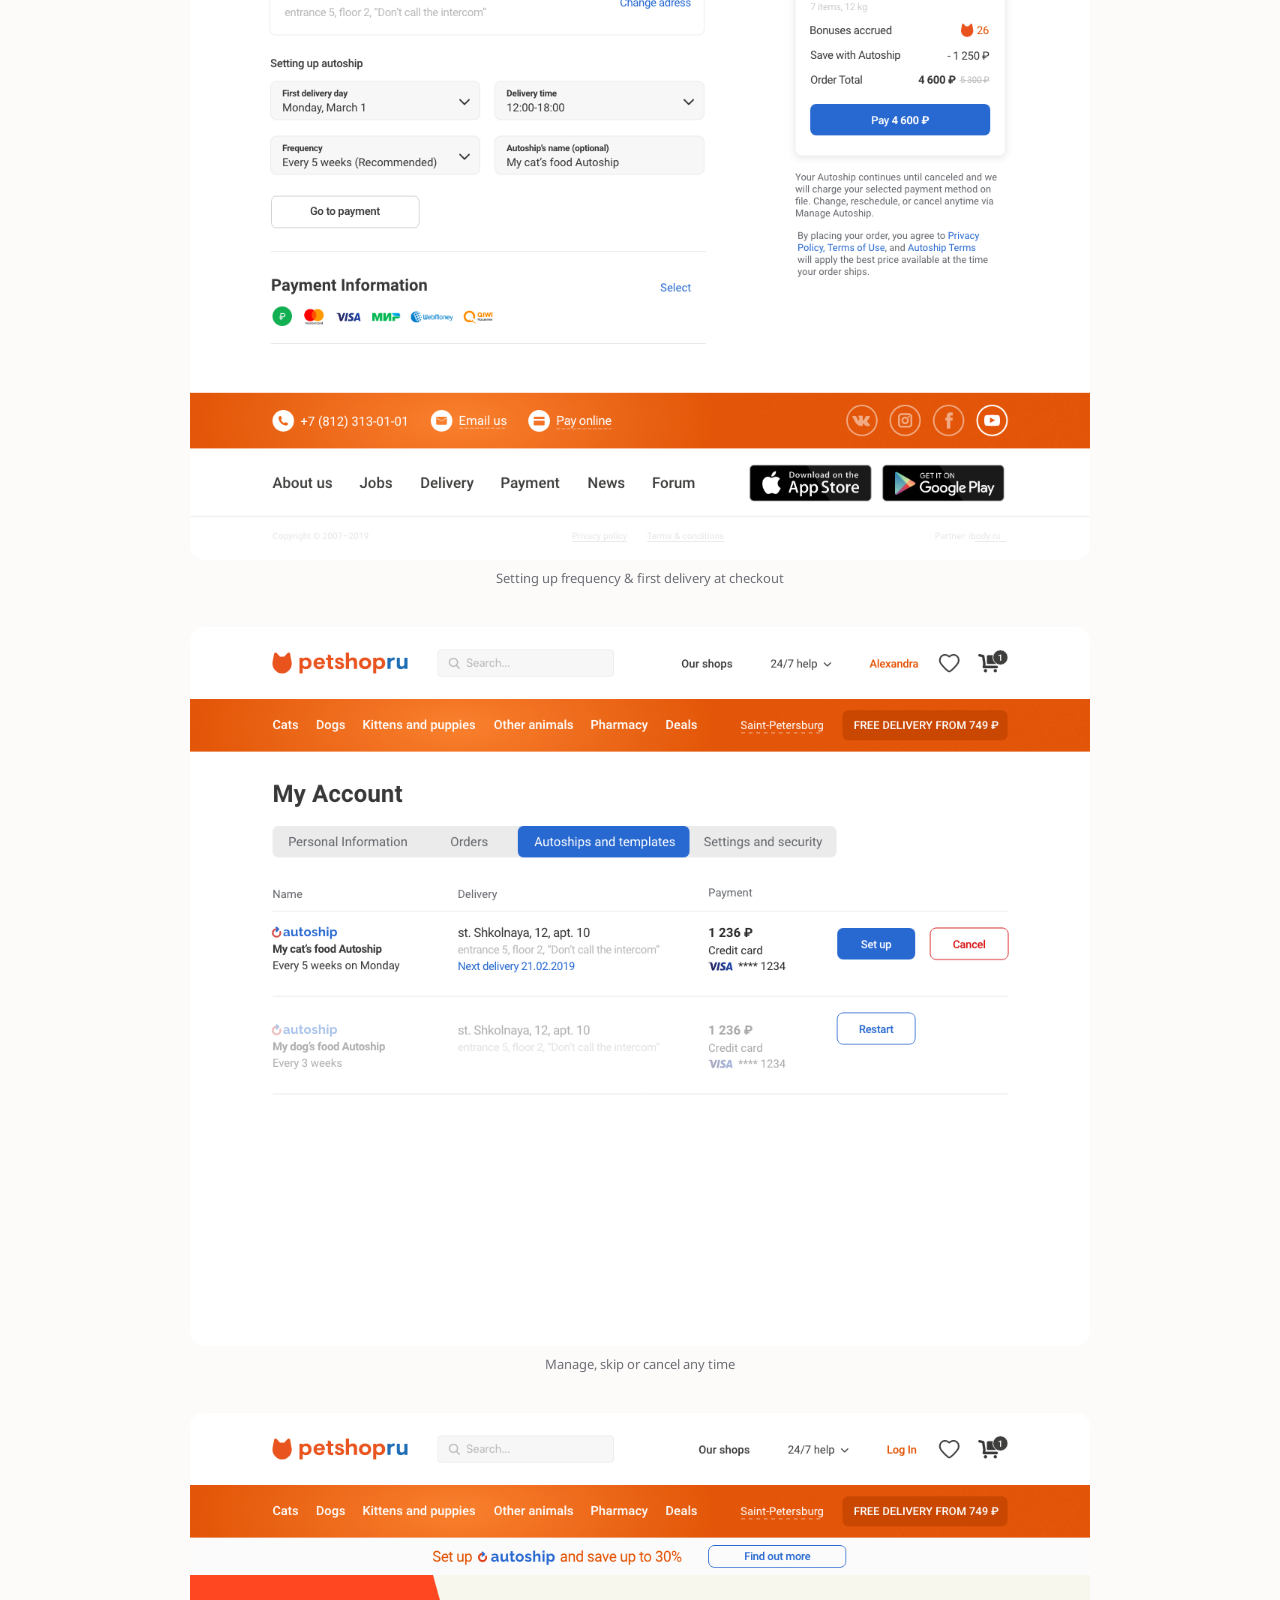
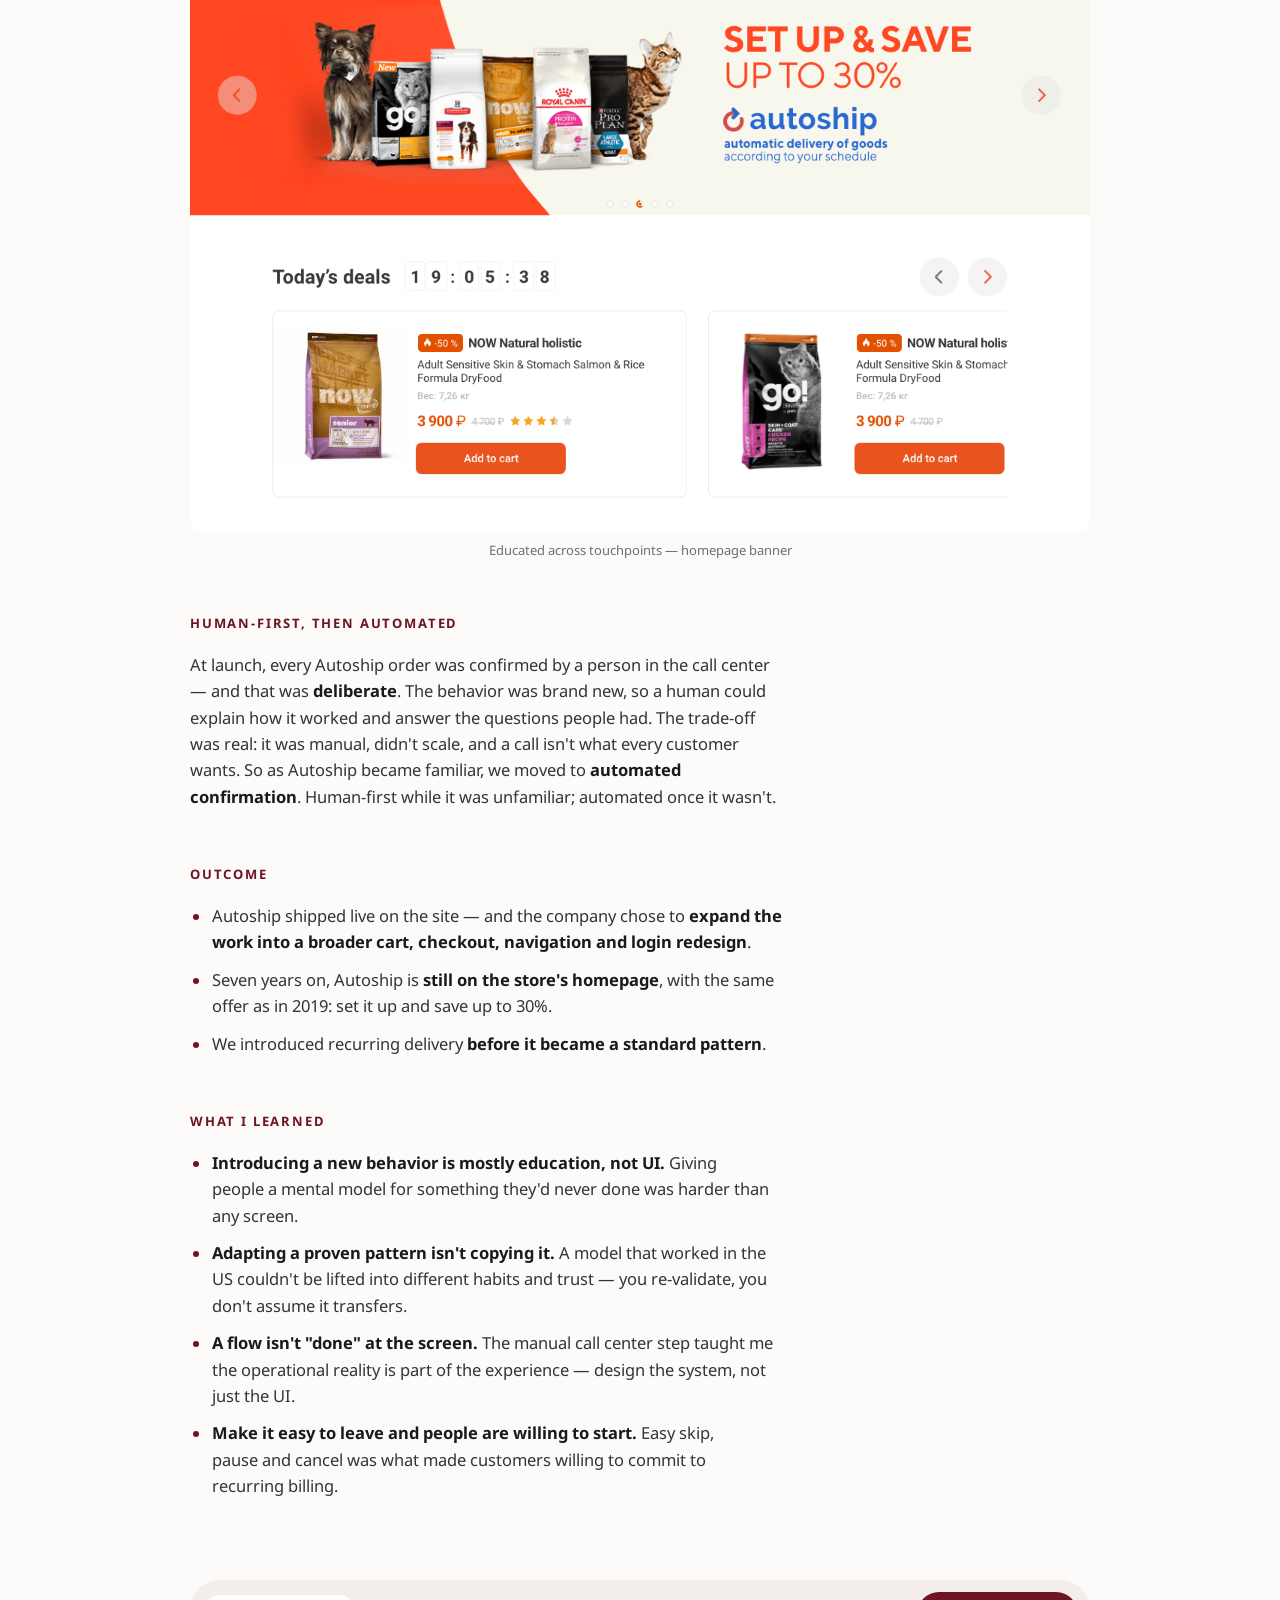
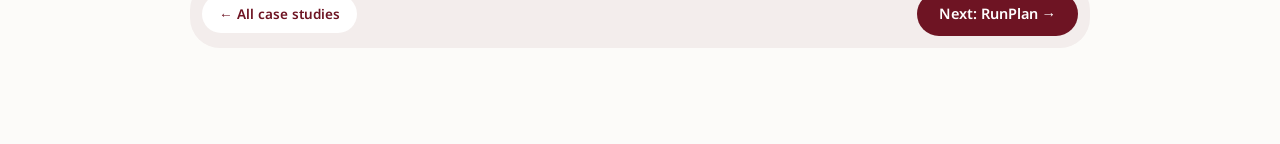
==== commit 7ee137d2: "Portfolio refresh: full-time positioning, RunPlan results and four deep dives, new homepage cards - " ====
--- a/autoship.html
+++ b/autoship.html
@@ -16,8 +16,10 @@
 <meta name="twitter:card" content="summary_large_image">
 <link rel="preconnect" href="https://fonts.googleapis.com">
 <link rel="preconnect" href="https://fonts.gstatic.com" crossorigin>
-<link href="https://fonts.googleapis.com/css2?family=Noto+Sans:wght@400;500;600;700;800&display=swap" rel="stylesheet">
-<link rel="stylesheet" href="case.css?v=32">
+<link href="https://fonts.googleapis.com/css2?family=Instrument+Sans:wdth,wght@75..100,400..700&family=Noto+Sans:wght@400;500;600;700;800&display=swap" rel="stylesheet">
+<link rel="stylesheet" href="case.css?v=42">
+<script>if(!matchMedia('(prefers-reduced-motion:reduce)').matches)document.documentElement.classList.add('anim')</script>
+<script src="motion.js?v=2" defer></script>
 </head>
 <body>
 <main class="wrap">
@@ -25,17 +27,17 @@
   <div class="topbar">
     <a class="id" href="index.html">
       <div class="name">Ekaterina Roy</div>
-      <div class="eyebrow">Product Designer &amp; Co-Founder</div>
+      <div class="eyebrow">Product Designer</div>
     </a>
     <div class="status">
-      <div class="loc">Amsterdam, NL</div>
-      <div class="avail"><span class="dot"></span><span class="txt">Open to product design roles — contract, fractional, or founding&#8209;designer, remote</span></div>
+      <div class="loc">Amsterdam, NL <span class="sep">·</span> <span class="permit">Permanent resident, no&nbsp;visa sponsorship needed</span></div>
+      <div class="avail"><span class="dot"></span><span class="txt">Open to full&#8209;time product design roles — Amsterdam (hybrid) or&nbsp;remote for EU, UK and&nbsp;US&nbsp;teams</span></div>
     </div>
   </div>
 
   <span class="tag">E-commerce · Web</span>
   <h1>Autoship — recurring delivery</h1>
-  <p class="sub">A new way to shop — delivered to a Russian market that didn&#39;t know it yet.</p>
+  <p class="sub">A new way to shop — delivered to a Russian market that didn&#39;t know it yet. Seven years on, it is still on the store&#39;s homepage.</p>
   <div class="cover" data-parallax>
     <div class="cover-bg" aria-hidden="true">
       <img class="b b1" src="img/autoship-3.png" alt="" loading="lazy">
@@ -135,7 +137,7 @@
     <h2>Outcome</h2>
     <ul>
       <li>Autoship shipped live on the site — and the company chose to <strong>expand the work into a broader cart, checkout, navigation and login redesign</strong>.</li>
-      <li>Per the analytics team, <strong>orders and average order value rose</strong> after launch, with adoption strongest in major cities.</li>
+      <li>Seven years on, Autoship is <strong>still on the store&#39;s homepage</strong>, with the same offer as in 2019: set it up and save up to 30%.</li>
       <li>We introduced recurring delivery <strong>before it became a standard pattern</strong>.</li>
     </ul>
   </section>
--- a/case.css
+++ b/case.css
@@ -25,15 +25,18 @@
 .name{font-size:18px;font-weight:600;letter-spacing:-0.01em;color:var(--ink);transition:color .15s ease}
 .id:hover .name{color:var(--accent)}
 .eyebrow{font-size:12px;font-weight:600;letter-spacing:0.16em;text-transform:uppercase;color:var(--accent)}
-.status{display:flex;flex-direction:column;align-items:flex-end;gap:6px;max-width:540px}
-.loc{font-size:14px;color:var(--muted)}
-.avail{display:flex;gap:7px;align-items:center;justify-content:flex-end;font-size:13px;color:var(--muted);line-height:1.4}
-.avail .txt{text-align:right}
+.status{display:flex;flex-direction:column;align-items:flex-end;gap:6px;flex:1 1 320px;max-width:680px}
+.loc{font-size:14px;color:var(--muted);text-align:right}
+.avail{font-size:13px;color:var(--muted);line-height:1.4;text-align:right;text-wrap:balance}
+.avail .dot{display:inline-block;vertical-align:middle;margin-right:7px}
 .dot{flex:none;width:8px;height:8px;border-radius:50%;background:var(--accent);box-shadow:0 0 0 0 color-mix(in srgb,var(--accent) 45%,transparent);animation:pulse 2.4s infinite}
 @keyframes pulse{0%{box-shadow:0 0 0 0 color-mix(in srgb,var(--accent) 45%,transparent)}70%{box-shadow:0 0 0 7px transparent}100%{box-shadow:0 0 0 0 transparent}}
 @media (max-width:720px){
   .topbar{flex-direction:column;align-items:flex-start;gap:10px}
-  .status{width:100%;max-width:none;align-items:flex-start}
+  .status{flex:none;width:100%;max-width:none;align-items:flex-start}
+  .loc{text-align:left}
+  .loc .sep{display:none}
+  .loc .permit{display:block}
   .avail{display:block;text-align:left}
   .avail .dot{display:inline-block;vertical-align:middle;margin-right:7px}
   .avail .txt{text-align:left}
@@ -107,8 +110,14 @@
 .fig.uniform{margin-top:clamp(30px,4.5vh,52px)}
 .leftfig .fig img{margin:0}
 .leftfig .fig figcaption{text-align:left}
+.leftfig .wideshot{left:auto;transform:none;width:100%}
+.leftfig .hscroll{left:auto;transform:none;width:auto;margin-right:calc(50% - 50vw)}
+.leftfig .hscroll-track{padding-left:0;scroll-padding-left:0}
+.leftfig .hscroll-track figure{flex:0 0 calc(min(980px,100vw) - clamp(40px,10vw,80px));max-width:none}
+.hscroll-track figcaption{font-size:13px;color:var(--muted);margin-top:9px;line-height:1.4}
+.leftfig .wideshot figcaption{text-align:left}
 .zoomable{cursor:zoom-in;transition:transform .16s ease, box-shadow .16s ease}
-.zoomable:hover{transform:translateY(-3px);box-shadow:0 16px 36px -18px rgba(0,0,0,.3)}
+.zoomable:hover{transform:translateY(-1px);box-shadow:0 4px 12px -8px rgba(0,0,0,.1)}
 .painsum{border-left:3px solid var(--accent);padding:4px 0 4px 18px;margin:24px 0 4px;line-height:1.6;font-size:1.03em;max-width:66ch}
 .figrow{display:grid;grid-template-columns:1fr;gap:20px;margin-top:18px;align-items:start}
 .figrow .fig{margin-top:0}
@@ -144,7 +153,7 @@
 .gallery3{position:relative;left:50%;transform:translateX(-50%);width:min(96vw,1280px);display:grid;grid-template-columns:repeat(3,1fr);gap:clamp(12px,1.5vw,20px);margin-top:22px}
 .gallery3 figure{margin:0}
 .gallery3 img{width:100%;height:auto;display:block;border-radius:12px;background:var(--card);cursor:zoom-in;transition:transform .16s ease, box-shadow .16s ease}
-.gallery3 img:hover{transform:translateY(-3px);box-shadow:0 16px 36px -18px rgba(0,0,0,.3)}
+.gallery3 img:hover{transform:translateY(-1px);box-shadow:0 4px 12px -8px rgba(0,0,0,.1)}
 .gallery3 figcaption{font-size:13px;color:var(--muted);margin-top:9px;text-align:center;line-height:1.4}
 @media (max-width:680px){.gallery3{grid-template-columns:1fr;width:100%;left:auto;transform:none}.gallery3 img{height:auto}}
 .gallery2{position:relative;left:50%;transform:translateX(-50%);width:min(96vw,1040px);display:grid;grid-template-columns:1fr 1fr;gap:clamp(12px,1.6vw,22px);margin-top:22px}
@@ -158,7 +167,7 @@
 /* single wide board, click-to-zoom */
 .wideshot{position:relative;left:50%;transform:translateX(-50%);width:min(96vw,1280px);margin-top:22px}
 .wideshot img{width:100%;height:auto;display:block;border-radius:12px;background:var(--card);cursor:zoom-in;transition:transform .16s ease, box-shadow .16s ease}
-.wideshot img:hover{transform:translateY(-3px);box-shadow:0 16px 36px -18px rgba(0,0,0,.3)}
+.wideshot img:hover{transform:translateY(-1px);box-shadow:0 4px 12px -8px rgba(0,0,0,.1)}
 .wideshot figcaption{font-size:13px;color:var(--muted);margin-top:9px;text-align:center;line-height:1.4}
 @media (max-width:680px){.wideshot{width:100%;left:auto;transform:none}}
 
@@ -177,10 +186,258 @@
 .hscroll-track::-webkit-scrollbar{display:none}
 .hscroll-track figure{flex:0 0 66%;max-width:720px;margin:0;scroll-snap-align:start}
 .hscroll-track img{width:100%;height:auto;display:block;border-radius:12px;background:var(--card);border:1px solid rgba(0,0,0,.05);cursor:zoom-in;transition:transform .16s ease, box-shadow .16s ease}
-.hscroll-track img:hover{transform:translateY(-3px);box-shadow:0 16px 36px -18px rgba(0,0,0,.3)}
+.hscroll-track img:hover{transform:translateY(-1px);box-shadow:0 4px 12px -8px rgba(0,0,0,.1)}
 .hscroll-btn{position:absolute;top:calc(50% - 7px);transform:translateY(-50%);z-index:5;width:44px;height:44px;border-radius:50%;border:1px solid rgba(0,0,0,.08);background:rgba(255,255,255,.94);box-shadow:0 6px 20px -6px rgba(0,0,0,.3);color:#1a1a1e;font-size:22px;line-height:1;cursor:pointer;display:flex;align-items:center;justify-content:center;transition:background .15s,opacity .2s,transform .15s}
 .hscroll-btn:hover{background:#fff;transform:translateY(-50%) scale(1.06)}
 .hscroll-btn:disabled{opacity:0;pointer-events:none}
 .hscroll-btn.prev{left:6px}
 .hscroll-btn.next{right:6px}
 @media (max-width:680px){.hscroll{width:100%;left:auto;transform:none}.hscroll-track figure{flex:0 0 84%}.hscroll-btn{width:38px;height:38px;font-size:19px}}
+
+/* ===== additions for the RunPlan case (v37) ===== */
+code{font-family:ui-monospace,SFMono-Regular,Menlo,Consolas,monospace;font-size:.86em;background:color-mix(in srgb,var(--accent) 8%,transparent);border-radius:5px;padding:1px 5px;white-space:nowrap}
+.statnote{font-size:12.5px;color:var(--muted);margin-top:14px}
+.stats.four{display:grid;grid-template-columns:repeat(4,minmax(0,1fr));gap:22px 28px;max-width:860px}
+@media (max-width:600px){.stats.four{grid-template-columns:1fr 1fr;gap:18px 20px}}
+.cap{font-size:13px;color:var(--muted);line-height:1.4;text-align:center;max-width:72ch;margin:11px auto 0}
+
+/* N-up strip: one row on desktop, a snap scroller on phones */
+.strip{position:relative;left:50%;transform:translateX(-50%);width:min(96vw,1160px);display:grid;grid-auto-flow:column;grid-auto-columns:minmax(0,1fr);gap:clamp(12px,1.8vw,24px);margin-top:24px;align-items:start}
+.strip figure{margin:0}
+.strip img{width:100%;height:auto;display:block}
+.strip.phones img{filter:drop-shadow(0 14px 24px rgba(0,0,0,.16))}
+@media (min-width:761px) and (max-width:1000px){.strip.board{grid-auto-flow:row;grid-template-columns:1fr 1fr}}
+@media (max-width:760px){
+  .strip{width:100vw;grid-auto-columns:60%;overflow-x:auto;scroll-snap-type:x mandatory;-webkit-overflow-scrolling:touch;padding:0 clamp(20px,5vw,40px) 30px;scroll-padding-left:clamp(20px,5vw,40px);scrollbar-width:none}
+  .strip::-webkit-scrollbar{display:none}
+  .strip > *{scroll-snap-align:start}
+  .strip.board{grid-auto-columns:78%;padding-bottom:6px}
+  .strip + .cap{margin-top:0}
+}
+
+/* component board: crops from the in-app gallery */
+.tile{background:#FFFFFF;border:1px solid var(--line);border-radius:16px;padding:14px 14px 16px}
+.tile b{display:block;font-size:11px;font-weight:700;letter-spacing:.1em;text-transform:uppercase;color:#6E6E77;margin-bottom:12px}
+.strip.board img{width:var(--w,100%);border-radius:6px}
+.tile img + img{margin-top:12px}
+.tile img.sheet{border-radius:9%}
+
+/* before / after pairs */
+.ba{display:grid;grid-template-columns:1fr 1fr;gap:clamp(20px,3.4vw,40px);margin-top:22px}
+.ba figure{margin:0;display:grid;grid-template-columns:1fr 1fr;gap:10px}
+.ba span{display:block;font-size:11px;font-weight:700;letter-spacing:.1em;text-transform:uppercase;color:var(--muted);margin-bottom:8px}
+.ba img{width:100%;height:auto;display:block;border-radius:16px;border:1px solid var(--line)}
+@media (max-width:600px){.ba{grid-template-columns:1fr}}
+
+/* video */
+.video{margin-top:26px}
+.video video{display:block;width:min(330px,100%);height:auto;aspect-ratio:602/720;margin:0 auto;border-radius:22px;background:#000}
+.video figcaption{font-size:13px;color:var(--muted);margin:10px auto 0;text-align:center;line-height:1.4;max-width:58ch}
+
+/* charts: colours are roles, re-stepped for dark, checked with the palette validator */
+.viz{--vs:#FFFFFF;--vi:#1A1A1E;--vi2:#4A4A52;--vm:#6E6E77;--vl:#E8E4DD;
+  --f1:#df898c;--f2:#cb666c;--f3:#b04750;--f4:#912d39;--f5:#6e1423;
+  --s1:#6E6E77;--s2:#6E1423;--s3:#BDB9B2;--s3i:#141416;
+  background:var(--vs);border:1px solid var(--vl);border-radius:18px;padding:clamp(16px,2.6vw,24px);margin-top:22px;max-width:780px}
+@media (prefers-color-scheme:dark){.viz{--vs:#1A1A1D;--vi:#F3F1EC;--vi2:#C8C8CF;--vm:#9A9AA3;--vl:#2A2A2E;
+  --f1:#823644;--f2:#9c4655;--f3:#b45a69;--f4:#c7707d;--f5:#d98792;
+  --s1:#5A5A62;--s2:#B45A69;--s3:#3A3A40;--s3i:#FFFFFF}}
+.viz h3{font-size:15.5px;letter-spacing:0;margin:0;color:var(--vi)}
+.viz .vsub{font-size:12.5px;color:var(--vm);margin:2px 0 0;max-width:none}
+.viz .vnote{font-size:12px;color:var(--vm);margin:14px 0 0;max-width:none;line-height:1.45}
+.viz .grp{display:flex;justify-content:space-between;align-items:baseline;gap:12px;margin:16px 0 2px;max-width:none;font-size:11px;font-weight:700;letter-spacing:.1em;text-transform:uppercase;color:var(--vm)}
+.viz .grp i{font-style:normal;font-weight:600;letter-spacing:0;text-transform:none;font-size:12.5px;color:var(--vi2);text-align:right}
+.funnel{list-style:none;margin:0}
+.funnel li{display:grid;grid-template-columns:minmax(0,190px) minmax(0,1fr) auto;align-items:center;column-gap:14px;margin:0;padding:6px 0;max-width:none;font-size:14px;line-height:1.3;color:var(--vi);border-radius:6px;outline-offset:3px;--tipx:204px}
+.funnel li::before{content:none}
+.funnel .track{height:14px;border-left:1px solid var(--vl)}
+.funnel .bar{display:block;height:100%;width:calc(var(--v)*1%);background:var(--c);border-radius:0 4px 4px 0}
+.funnel .val{white-space:nowrap;text-align:right;font-variant-numeric:tabular-nums;color:var(--vm);min-width:10.5ch}
+.funnel .val b{color:var(--vi);font-weight:700;margin-right:8px}
+.funnel li:hover .bar,.funnel li:focus-visible .bar,.seg div:hover,.seg div:focus-visible{filter:brightness(1.12)}
+@media (max-width:600px){.funnel li{grid-template-columns:minmax(0,1fr) auto;row-gap:5px;--tipx:0px}.funnel .track{grid-column:1/-1;grid-row:2}}
+[data-tip]{position:relative}
+[data-tip]:hover::after,[data-tip]:focus-visible::after{content:attr(data-tip);position:absolute;z-index:5;left:var(--tipx,0px);bottom:calc(100% + 3px);width:max-content;max-width:min(300px,76vw);background:var(--vi);color:var(--vs);font-size:12.5px;font-weight:500;line-height:1.35;white-space:normal;padding:6px 10px;border-radius:8px;box-shadow:0 6px 18px -8px rgba(0,0,0,.45);pointer-events:none}
+.seg{display:flex;gap:2px;height:28px;margin-top:14px}
+.seg div{flex:var(--v) 1 0;min-width:0;display:flex;align-items:center;padding:0 9px;border-radius:4px;background:var(--c);color:#FFFFFF;font-size:12.5px;font-weight:700;outline-offset:3px}
+.seg div:last-child[data-tip]::after{left:auto;right:0}
+.legend{list-style:none;display:grid;gap:7px;margin:14px 0 0}
+.legend li{display:flex;align-items:baseline;gap:9px;margin:0;padding:0;max-width:none;font-size:13.5px;line-height:1.35;color:var(--vi)}
+.legend li::before{content:"";position:static;flex:none;width:10px;height:10px;border-radius:3px;background:var(--c);transform:translateY(1px)}
+.legend span{color:var(--vm);white-space:nowrap}
+
+/* before / now table of app states */
+.states{width:100%;max-width:860px;border-collapse:collapse;margin-top:20px;font-size:14.5px;line-height:1.45}
+.states th{text-align:left;font-size:11px;font-weight:700;letter-spacing:.1em;text-transform:uppercase;color:var(--muted);padding:0 16px 9px 0;border-bottom:1px solid var(--line)}
+.states td{vertical-align:top;padding:13px 16px 13px 0;border-bottom:1px solid var(--line);color:#33333b}
+.states td:first-child{font-weight:600;color:var(--ink);width:24%}
+.states td:nth-child(2){width:27%;color:var(--muted)}
+.states .ui{font-weight:600;color:var(--ink)}
+.states td:nth-child(2) .ui{font-weight:500;color:var(--muted)}
+@media (prefers-color-scheme:dark){.states td{color:#C8C8CF}.states td:nth-child(2){color:var(--muted)}}
+@media (max-width:640px){
+  .states thead{display:none}
+  .states tr{display:block;padding:14px 0;border-bottom:1px solid var(--line)}
+  .states td{display:block;width:auto !important;padding:0;border:0}
+  .states td + td{margin-top:9px}
+  .states td[data-h]::before{content:attr(data-h);display:block;font-size:11px;font-weight:700;letter-spacing:.1em;text-transform:uppercase;color:var(--muted);margin-bottom:2px}
+}
+
+/* release timeline */
+.tl{list-style:none;margin-top:18px;border-left:2px solid var(--line);max-width:66ch}
+.tl li{display:grid;grid-template-columns:86px minmax(0,1fr);column-gap:16px;margin:0;padding:0 0 17px 20px;max-width:none;font-size:15.5px;line-height:1.45}
+.tl li:last-child{padding-bottom:2px}
+.tl li::before{left:-5px;top:8px;width:8px;height:8px}
+.tl .when{font-size:13px;color:var(--muted);line-height:1.5;padding-top:1px}
+.tl .when b{display:block;font-size:15.5px;line-height:1.45;color:var(--ink);font-weight:700}
+.tl li.next::before{left:-6px;top:7px;background:var(--bg);border:2px solid var(--accent)}
+
+/* ===== additions for the RunPlan sub-cases (v38) ===== */
+.lnk{color:var(--accent);text-decoration:none;font-weight:600}
+.lnk:hover{opacity:.7}
+@media (max-width:600px){.flow.tight .node{flex:0 0 auto}.flow.tight{gap:6px}}
+/* cards that lead to a sub-case */
+.deep{display:grid;grid-template-columns:1fr 1fr;gap:16px;margin-top:18px;max-width:860px}
+@media (max-width:600px){.deep{grid-template-columns:1fr}}
+.deep.three{grid-template-columns:repeat(3,minmax(0,1fr));gap:14px;max-width:none}
+.deep.three .dcard{padding:16px 17px 15px}
+.deep.three .dcard b{font-size:16px}
+.deep.three .dcard .d{font-size:13.5px}
+@media (max-width:760px){.deep.three{grid-template-columns:1fr;gap:10px}}
+.dcard{display:flex;flex-direction:column;gap:6px;padding:18px 20px 17px;border:1px solid color-mix(in srgb,var(--accent) 24%,transparent);border-radius:18px;background:var(--card);color:var(--ink);text-decoration:none;transition:border-color .15s}
+.dcard:hover{border-color:var(--accent)}
+.dcard:focus-visible{outline:2px solid var(--accent);outline-offset:3px}
+.dcard .k{font-size:11px;font-weight:700;letter-spacing:.1em;text-transform:uppercase;color:var(--muted)}
+.dcard b{font-size:17.5px;line-height:1.25;letter-spacing:-.01em;font-weight:700}
+.dcard .d{font-size:14.5px;line-height:1.45;color:var(--muted)}
+.dcard .more{margin-top:auto;padding-top:8px;font-size:14px;font-weight:600;color:var(--accent)}
+/* the wording of a sheet, as text */
+.wording{display:grid;grid-template-columns:1fr 1fr;gap:16px;margin-top:20px;max-width:780px}
+@media (max-width:600px){.wording{grid-template-columns:1fr}}
+.wording figure{margin:0;display:flex;flex-direction:column;border:1px solid var(--line);border-radius:20px;background:var(--card);padding:16px 18px 18px}
+.wording figcaption{font-size:11px;font-weight:700;letter-spacing:.1em;text-transform:uppercase;color:var(--muted);margin-bottom:12px}
+.wording b{font-size:17px;line-height:1.3;letter-spacing:-.01em}
+.wording p{font-size:14.5px;line-height:1.45;margin-top:8px;max-width:none}
+.wording .btns{margin-top:auto;padding-top:14px;display:flex;flex-wrap:wrap;gap:8px}
+.wording .btns span{font-size:13px;font-weight:600;padding:7px 13px;border-radius:999px;border:1px solid var(--line);color:var(--ink)}
+.wording .btns span:first-child{background:var(--ink);border-color:var(--ink);color:var(--bg)}
+/* table variants: numbers to read later, and heard / changed pairs */
+.states.kpi td:first-child{width:40%;font-weight:500}
+.states.kpi td:nth-child(2){width:25%;color:var(--ink);font-weight:600}
+.states.kpi td:nth-child(3){color:var(--muted)}
+.states.two td:first-child{width:45%;font-weight:400}
+.states.two td:nth-child(2){width:auto;color:#33333b}
+@media (prefers-color-scheme:dark){.states.two td:nth-child(2){color:#C8C8CF}}
+/* stills from the watch with what is heard under each */
+.strip.wrist{width:min(96vw,1060px)}
+.strip.wrist img{border-radius:17% / 14.5%;background:#000}
+.strip.wrist figcaption{font-size:13.5px;line-height:1.4;color:var(--ink);margin-top:10px}
+.strip.wrist figcaption span{display:block;font-size:11px;font-weight:700;letter-spacing:.1em;text-transform:uppercase;color:var(--muted);margin-bottom:3px}
+/* timing diagram: seconds before an interval change, -12.5 to +2.5 */
+.timing .trow{margin-top:18px}
+.timing .trow > b{display:block;font-size:11px;font-weight:700;letter-spacing:.1em;text-transform:uppercase;color:var(--vm)}
+.timing .trow > p{font-size:13.5px;line-height:1.4;color:var(--vi2);margin:8px 0 0;max-width:none}
+.timing .tk{position:relative;height:44px;margin-top:8px;border-bottom:1px solid var(--vl)}
+.timing .tk i{position:absolute;display:block;left:calc((var(--a) + 12.5) / 15 * 100%)}
+.timing .say,.timing .dim{width:calc((var(--b) - var(--a)) / 15 * 100%);border-radius:4px}
+.timing .say{top:5px;height:14px;background:var(--s2)}
+.timing .dim{bottom:7px;height:7px;background:var(--s1)}
+.timing .tick{top:7px;width:10px;height:10px;margin-left:-5px;border-radius:50%;background:var(--vi)}
+.timing .go{top:0;bottom:0;width:2px;margin-left:-1px;background:var(--vi)}
+.timing .axis{position:relative;height:18px;margin-top:5px;font-size:11.5px;color:var(--vm)}
+.timing .axis span{position:absolute;left:calc((var(--a) + 12.5) / 15 * 100%);transform:translateX(-50%);white-space:nowrap}
+/* sub-case navigation: the way back at the top and in the footer; the other sub-cases stand in a .deep.three row at the end */
+.crumb{display:block;width:fit-content;margin-bottom:18px;padding:6px 15px 6px 12px;border:1px solid color-mix(in srgb,var(--accent) 24%,transparent);border-radius:999px;background:var(--card);font-size:13.5px;font-weight:600;line-height:1.4;color:var(--accent);text-decoration:none;transition:border-color .15s}
+.crumb:hover{border-color:var(--accent)}
+.crumb:focus-visible{outline:2px solid var(--accent);outline-offset:3px}
+.cfoot{align-items:center}
+.cfoot .crumb{margin-bottom:0}
+.cfoot a.crumb:hover{opacity:1}
+
+/* ===== v40: softer surfaces, pills and motion =====
+   Same palette as before. Cards lose their hairline and sit on a tint of the accent instead;
+   labels become pills; motion is switched on by the page (html.anim) and is never needed to read it. */
+:root{--soft:color-mix(in srgb,var(--accent) 6%,var(--bg));--soft-2:color-mix(in srgb,var(--accent) 12%,var(--bg));--on-accent:#FFFFFF;--ease:cubic-bezier(.2,.7,.2,1);--arrow:url("data:image/svg+xml,%3Csvg xmlns='http://www.w3.org/2000/svg' viewBox='0 0 16 16'%3E%3Cpath d='M2.5 8h10M8.5 4l4 4-4 4' fill='none' stroke='%23000' stroke-width='1.7' stroke-linecap='round' stroke-linejoin='round'/%3E%3C/svg%3E")}
+@media (prefers-color-scheme:dark){:root{--soft:color-mix(in srgb,var(--accent) 10%,var(--card));--soft-2:color-mix(in srgb,var(--accent) 18%,var(--card));--on-accent:#17171A}}
+
+/* tags and small labels */
+.tag{display:inline-block;padding:6px 13px;border-radius:999px;background:var(--soft);font-size:11.5px;letter-spacing:.12em;line-height:1.4}
+.mine{border:0;background:var(--soft-2);padding:3px 9px}
+.crumb{border:0;background:var(--soft);padding:7px 16px 7px 13px;transition:background .2s ease}
+.crumb:hover{background:var(--soft-2)}
+
+/* numbers read first */
+.stat .n{font-size:clamp(26px,3.8vw,36px);line-height:1.08}
+.stat .l{margin-top:6px}
+
+/* a link inside text: the underline draws in */
+.lnk{background:linear-gradient(currentColor,currentColor) 0 100%/0 1.5px no-repeat;padding-bottom:2px;transition:background-size .4s var(--ease)}
+.lnk:hover{opacity:1;background-size:100% 1.5px}
+
+/* cards that lead to a sub-case */
+.deep{gap:18px}
+.dcard{position:relative;isolation:isolate;overflow:hidden;gap:9px;padding:20px 22px;border:0;border-radius:26px;background:var(--soft);transition:transform .5s var(--ease),box-shadow .5s var(--ease)}
+.dcard::before{content:"";position:absolute;inset:0;z-index:-1;background:radial-gradient(280px circle at var(--mx,88%) var(--my,6%),color-mix(in srgb,var(--accent) 15%,transparent),transparent 72%);opacity:.6;transition:opacity .35s ease}
+.dcard:hover{transform:translateY(-4px);box-shadow:0 26px 44px -30px color-mix(in srgb,var(--accent) 60%,transparent)}
+.dcard:hover::before{opacity:1}
+.dcard .k{align-self:flex-start;padding:5px 11px;border-radius:999px;background:var(--card);color:var(--accent);font-size:10.5px;letter-spacing:.09em;line-height:1.5}
+.dcard b{margin-top:8px;font-size:clamp(19px,2.15vw,22px);font-weight:800;line-height:1.16;letter-spacing:-.018em}
+.dcard .d{font-size:14.5px;line-height:1.5;color:color-mix(in srgb,var(--ink) 68%,var(--soft))}
+.dcard .more{display:flex;align-items:center;justify-content:space-between;gap:12px;padding-top:18px;font-size:14px}
+.dcard .more i{flex:none;display:grid;place-items:center;width:40px;height:40px;border-radius:50%;background:var(--accent);transition:transform .5s var(--ease)}
+.dcard .more i::before{content:"";width:17px;height:17px;background:var(--on-accent);-webkit-mask:var(--arrow) center/contain no-repeat;mask:var(--arrow) center/contain no-repeat;transform:rotate(-45deg);transition:transform .5s var(--ease)}
+.dcard:hover .more i{transform:scale(1.08)}
+.dcard:hover .more i::before{transform:rotate(0deg)}
+.deep.three{gap:14px}
+.deep.three .dcard{padding:18px;border-radius:22px}
+.deep.three .dcard b{font-size:17px}
+.deep.three .dcard .more i{width:34px;height:34px}
+.deep.three .dcard .more i::before{width:15px;height:15px}
+
+/* decision cards and flow steps: tint, no hairline */
+.dec{border:0;border-radius:24px;background:var(--soft);padding:clamp(18px,2.6vw,26px)}
+.dec.flat{border-radius:0;background:none;padding:0}
+.flow .node{border:0;background:var(--soft);border-radius:16px}
+
+/* white panels that show a piece of the product (charts, sheet wording, component tiles): a faint ring and a soft shadow instead of a hairline */
+.viz,.wording figure,.tile{border:0;box-shadow:0 0 0 1px color-mix(in srgb,var(--ink) 6%,transparent),0 24px 46px -38px color-mix(in srgb,var(--accent) 50%,transparent)}
+.viz{border-radius:24px}
+
+/* the end of a page: one bar, the way back and the way on */
+.cfoot{margin-top:clamp(52px,9vh,92px);padding:12px;border-top:0;border-radius:30px;background:var(--soft)}
+.cfoot a{display:inline-flex;align-items:center;padding:10px 17px;border-radius:999px;background:var(--card);font-size:13.5px;font-weight:600;line-height:1.35}
+.cfoot .crumb{padding:10px 17px}
+.cfoot a:hover{opacity:1}
+.cfoot a:last-child{padding:12px 22px;background:var(--accent);color:var(--on-accent);font-size:14.5px;transition:transform .45s var(--ease),box-shadow .45s var(--ease)}
+.cfoot a:last-child:hover{transform:translateX(3px);box-shadow:0 14px 26px -14px color-mix(in srgb,var(--accent) 75%,transparent)}
+
+/* motion */
+@keyframes rise{from{opacity:0;translate:0 22px}to{opacity:1;translate:0 0}}
+html.anim .rv:not(.in){opacity:0}
+html.anim .rv.in{animation:rise .8s var(--ease) var(--d,0ms) backwards}
+/* text never moves: titles, paragraphs, numbers, tables, charts and cards are in place from the start.
+   Only pictures rise (see motion.js), and on load only the cover picture settles in. */
+html.anim .wrap>.cover{animation:rise .9s var(--ease) .05s backwards}
+.progress{position:fixed;inset:0 0 auto 0;height:3px;z-index:60;background:var(--accent);transform-origin:0 50%;transform:scaleX(var(--p,0));pointer-events:none}
+html:not(.anim) .progress{display:none}
+@media print{html.anim .rv:not(.in){opacity:1}.progress{display:none}}
+
+/* two phone screenshots side by side, each under a small label; the corners follow the iPhone screen */
+.shots{display:grid;grid-template-columns:repeat(2,minmax(0,300px));align-items:end;gap:clamp(18px,4vw,44px);margin-top:24px}
+.shots figure{margin:0}
+.shots figcaption{font-size:11px;font-weight:700;letter-spacing:.1em;text-transform:uppercase;color:var(--muted);line-height:1.45;margin-bottom:10px}
+.shots img{display:block;width:100%;height:auto;border-radius:15.4% / 7.1%;box-shadow:0 0 0 1px color-mix(in srgb,var(--ink) 9%,transparent),0 26px 48px -30px color-mix(in srgb,var(--accent) 45%,transparent)}
+.shots + .cap{text-align:left;margin:14px 0 0;max-width:640px}
+@media (max-width:560px){.shots{grid-template-columns:minmax(0,300px)}}
+
+/* ===== v41: display type =====
+   Instrument Sans in its condensed bold cut for the lines that are read first: page titles, card titles and the big numbers.
+   Noto Sans stays for labels, running text and everything inside charts and product pictures. */
+:root{--display:"Instrument Sans","Noto Sans",sans-serif}
+h1{font-family:var(--display);font-stretch:80%;font-weight:700;font-size:clamp(40px,6.2vw,62px);line-height:1.02;letter-spacing:-.022em;max-width:19ch;text-wrap:balance}
+.dec h3,section>h3{font-family:var(--display);font-stretch:90%;font-weight:700;font-size:clamp(20px,2.4vw,24px);letter-spacing:-.012em;line-height:1.18;text-wrap:balance}
+.stat .n{font-family:var(--display);font-stretch:82%;font-weight:700;font-size:clamp(26px,3.8vw,36px);letter-spacing:-.02em;line-height:1.05}
+.stat .l{margin-top:8px}
+.dcard b{font-family:var(--display);font-stretch:90%;font-weight:700;font-size:clamp(20px,2.3vw,24px);line-height:1.14;letter-spacing:-.012em;text-wrap:balance}
+.deep.three .dcard b{font-size:19px}
+p,li,.sub,.dcard .d{text-wrap:pretty}
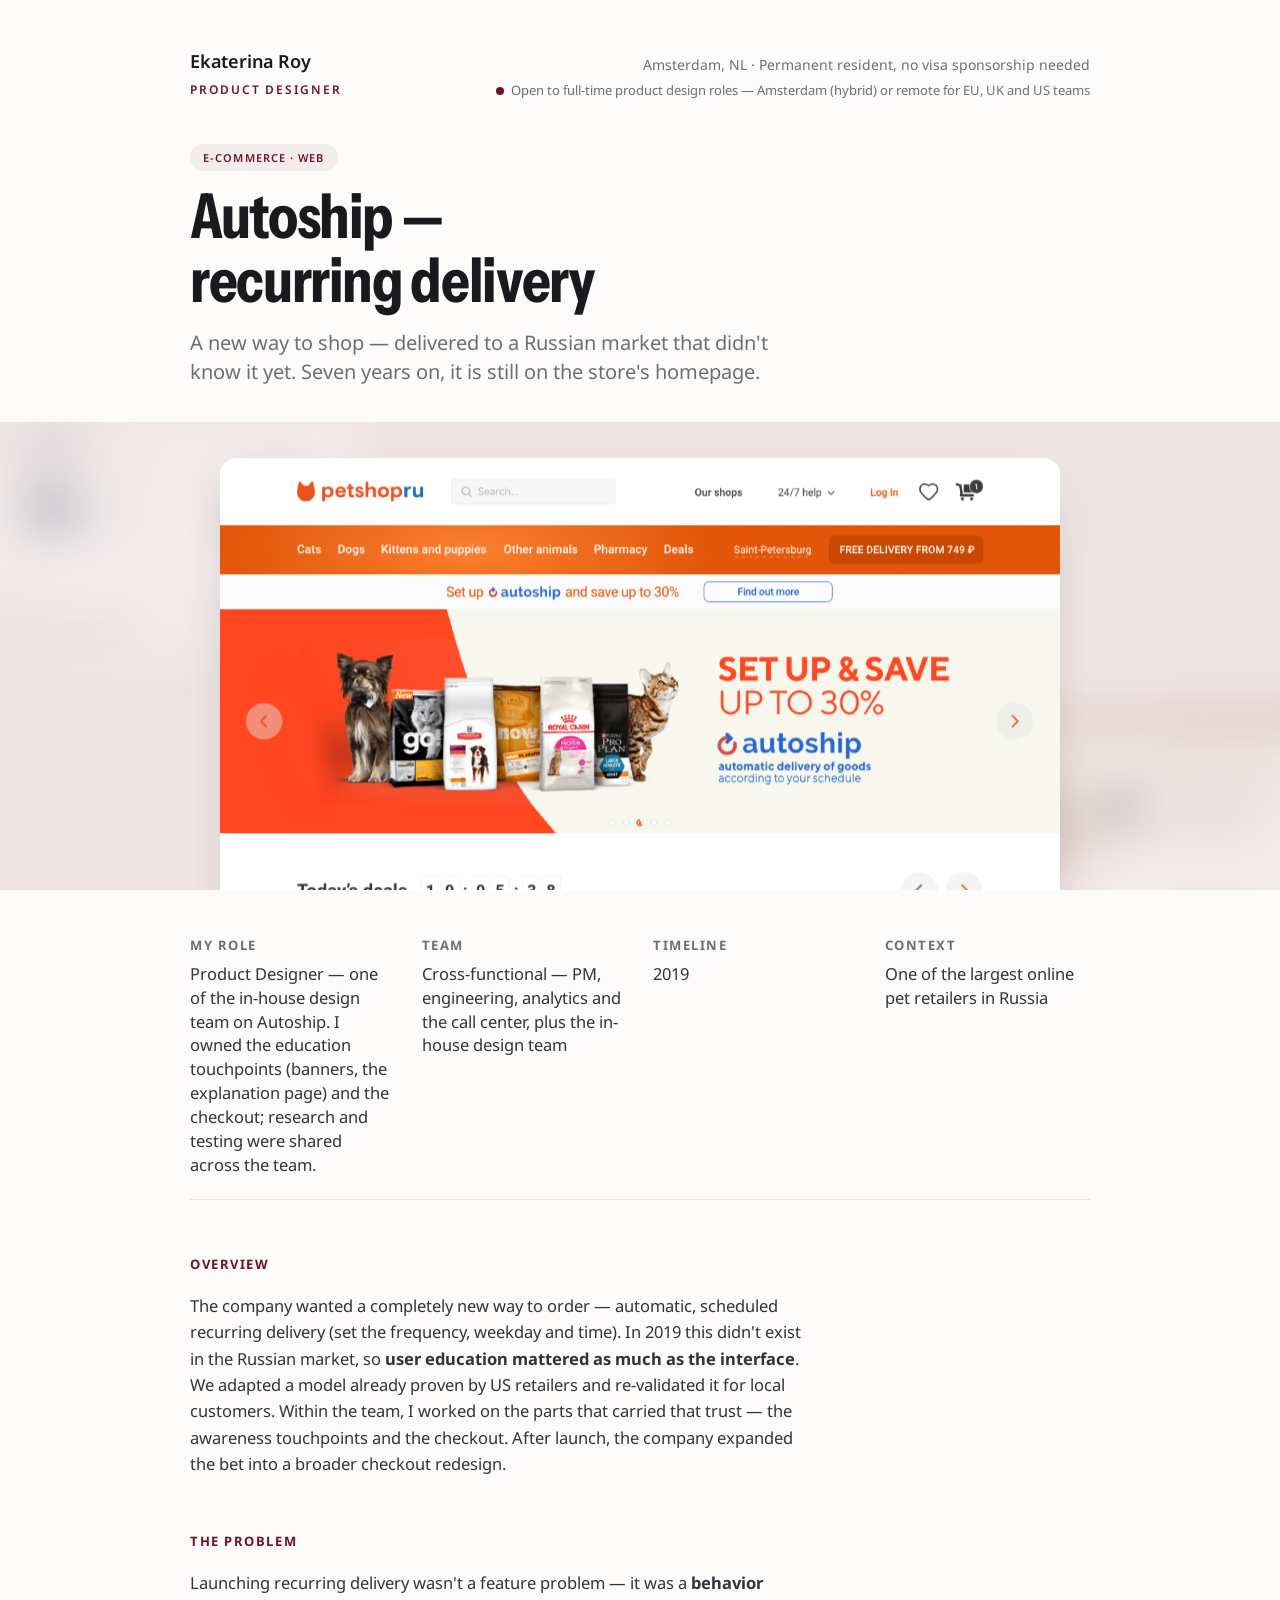
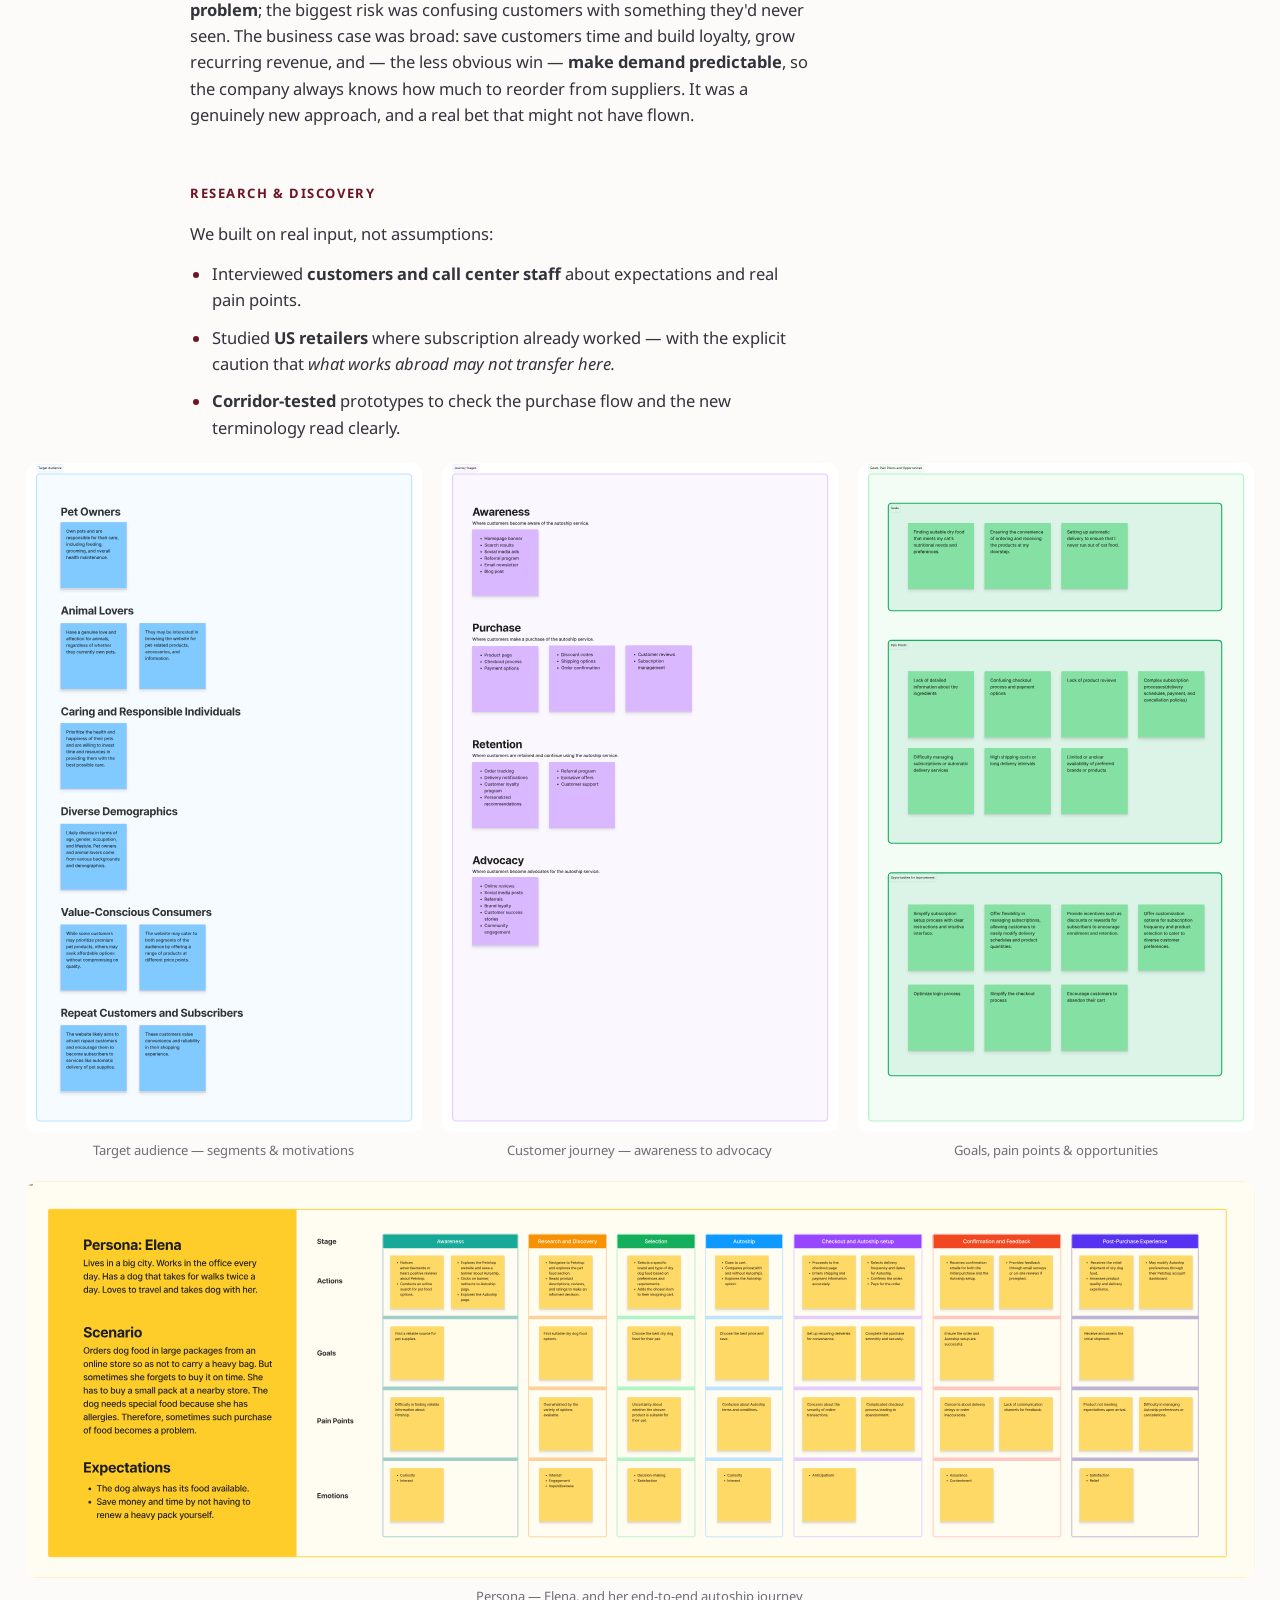
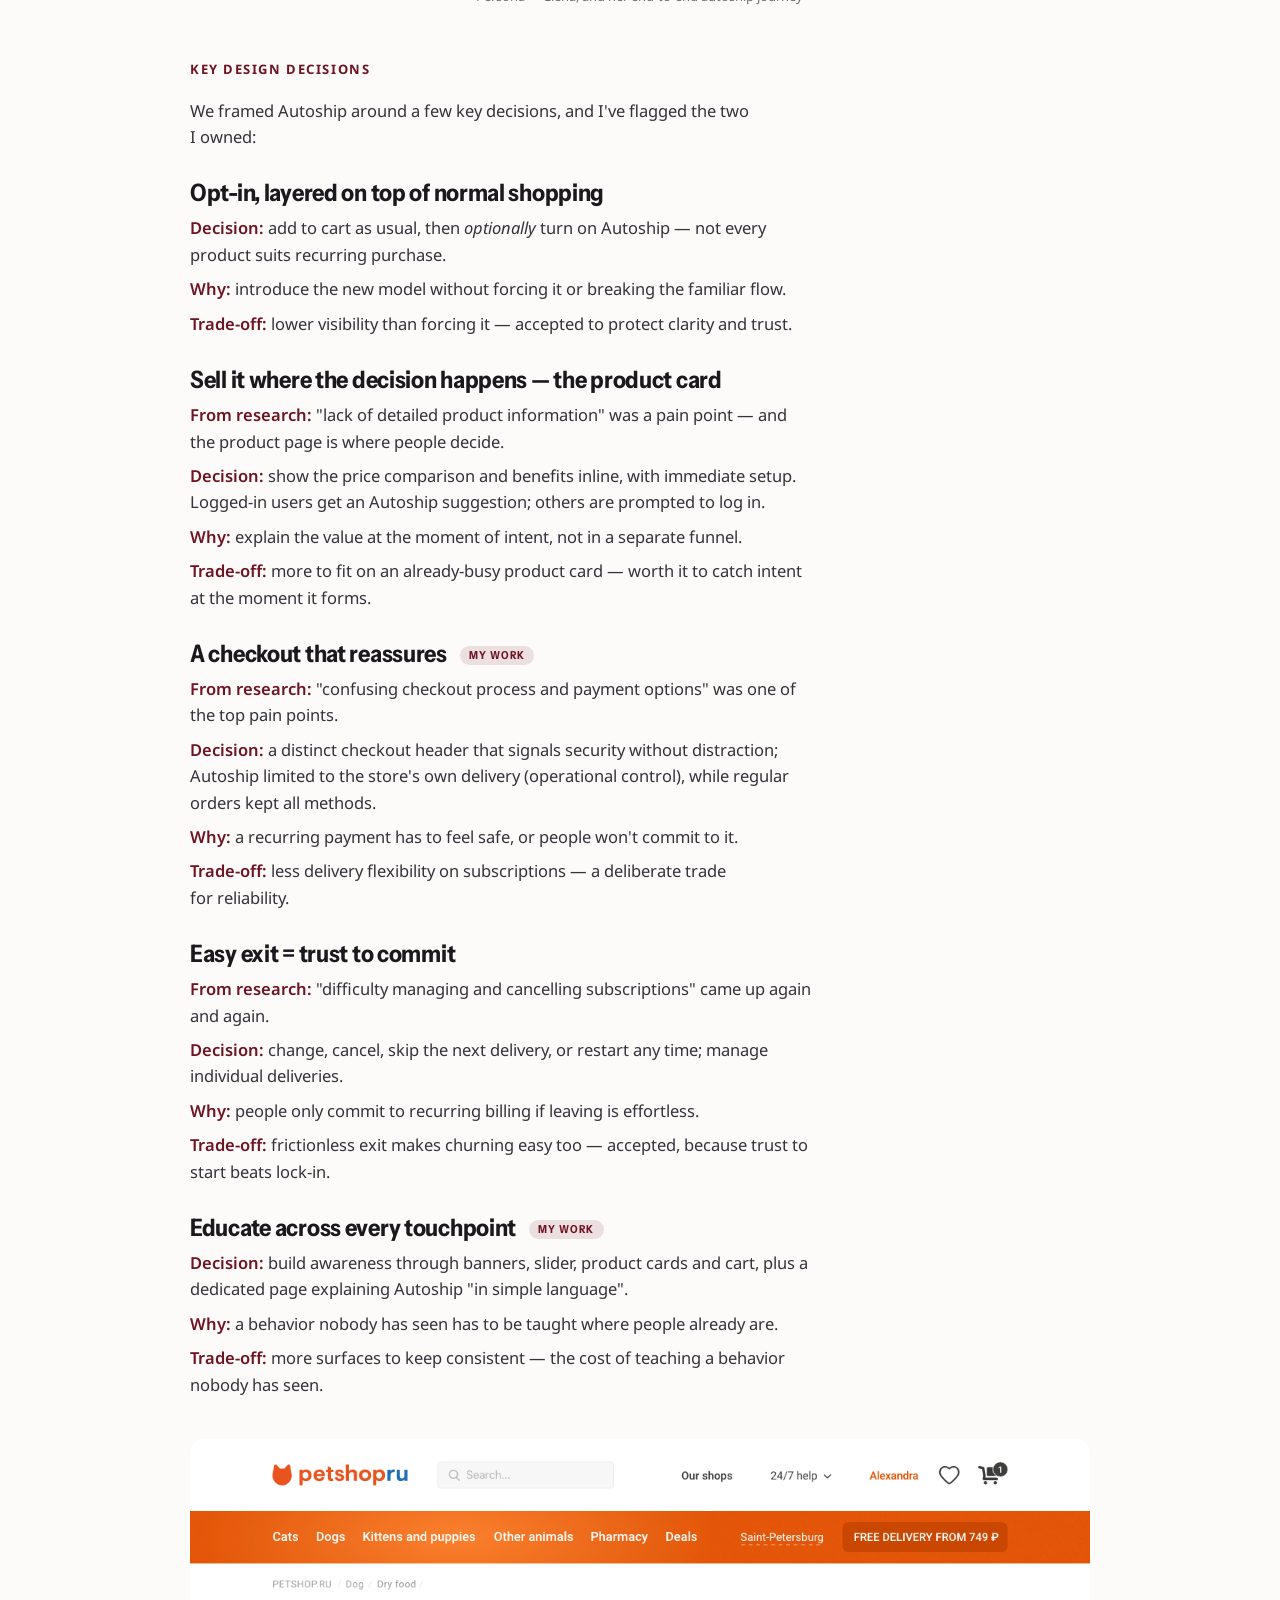
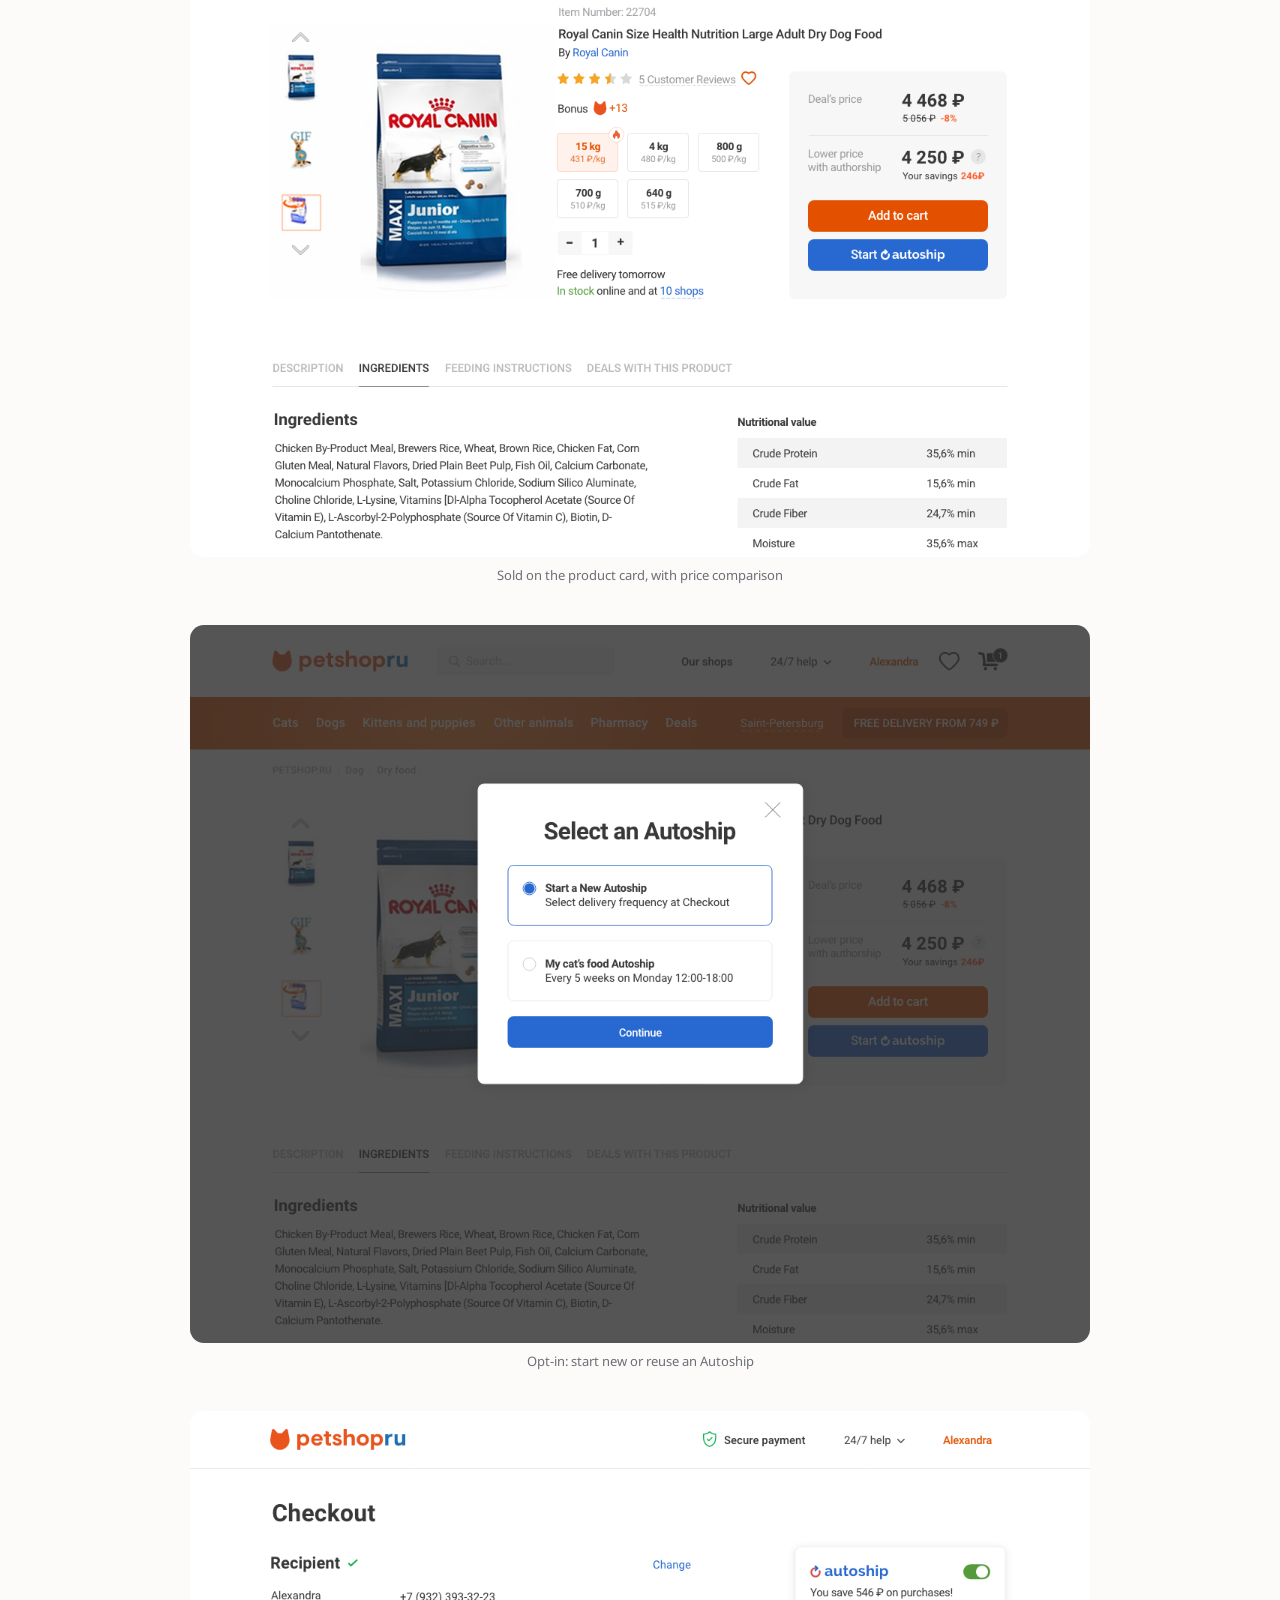
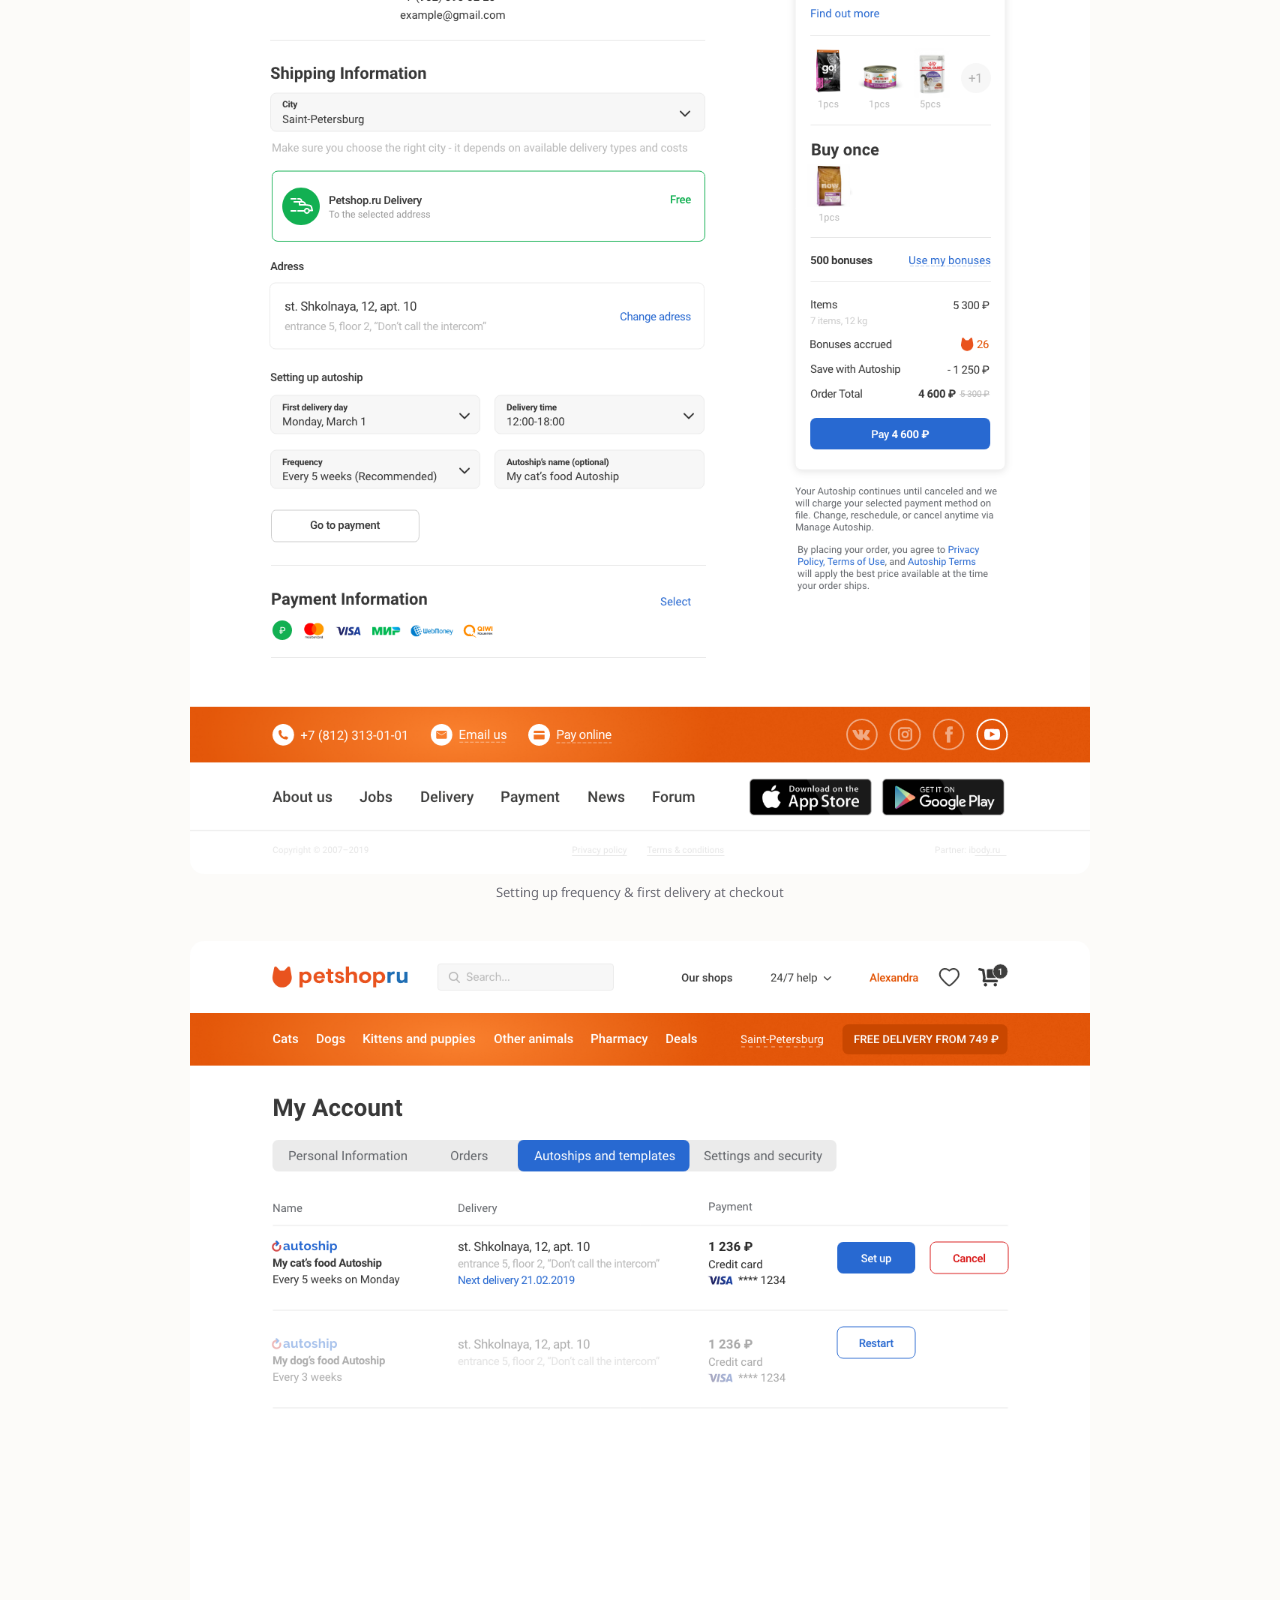
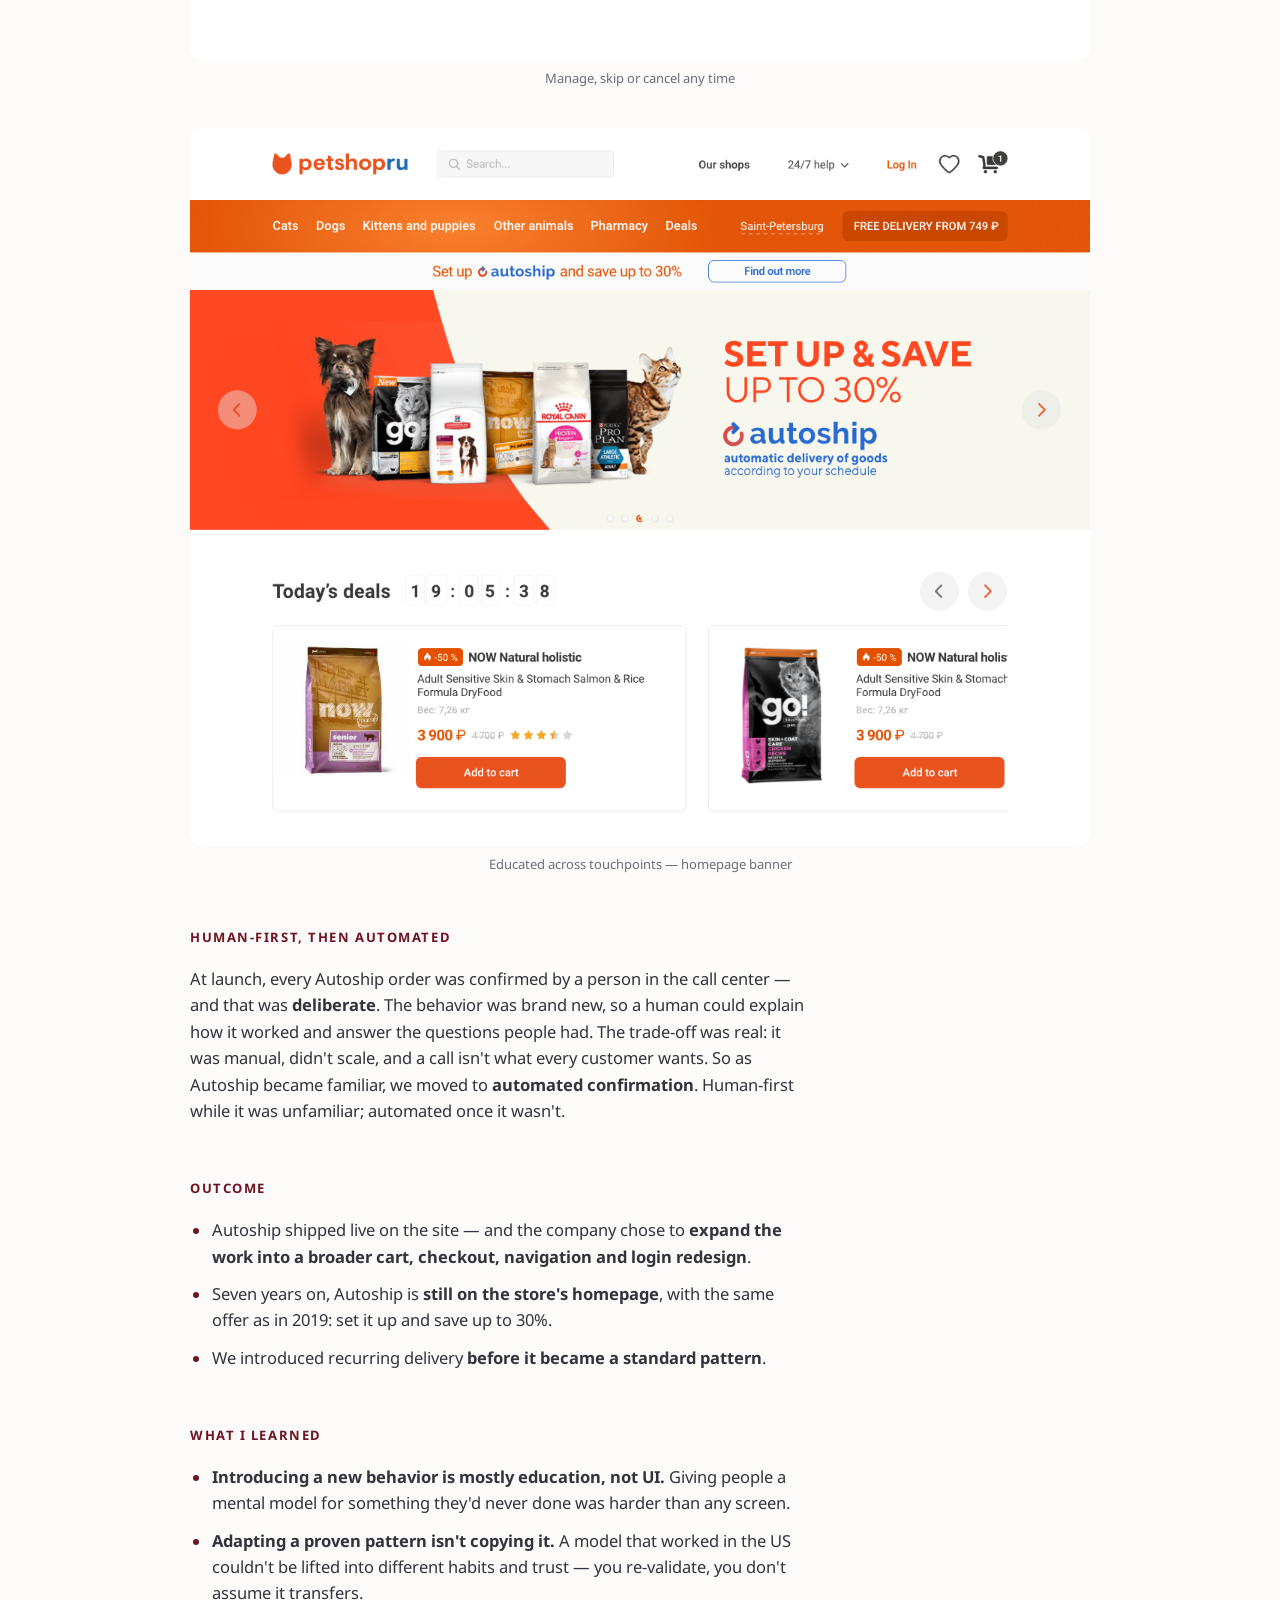
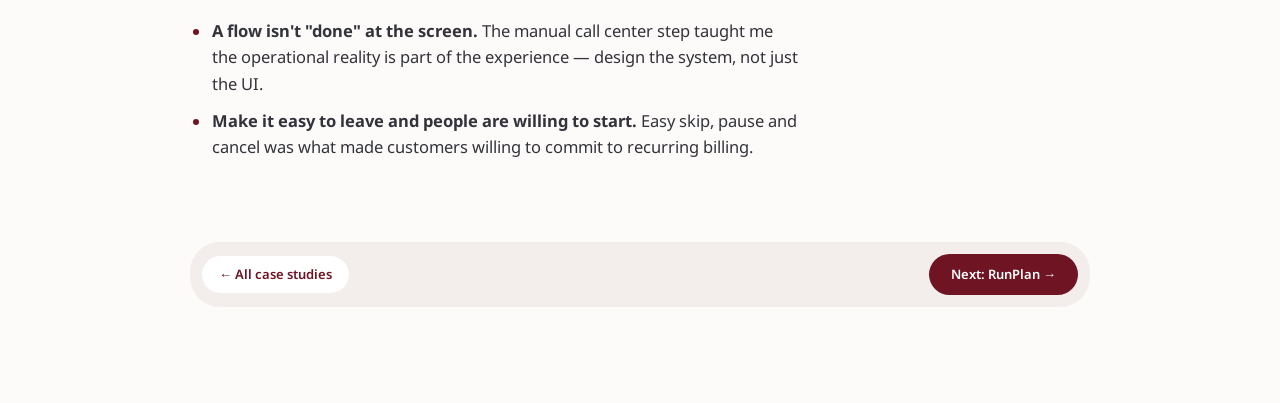
==== commit bef48381: "Case pages: one text column and grid, one type scale, deep-dive copy edits - Running text in one 623" ====
--- a/autoship.html
+++ b/autoship.html
@@ -17,7 +17,7 @@
 <link rel="preconnect" href="https://fonts.googleapis.com">
 <link rel="preconnect" href="https://fonts.gstatic.com" crossorigin>
 <link href="https://fonts.googleapis.com/css2?family=Instrument+Sans:wdth,wght@75..100,400..700&family=Noto+Sans:wght@400;500;600;700;800&display=swap" rel="stylesheet">
-<link rel="stylesheet" href="case.css?v=42">
+<link rel="stylesheet" href="case.css?v=44">
 <script>if(!matchMedia('(prefers-reduced-motion:reduce)').matches)document.documentElement.classList.add('anim')</script>
 <script src="motion.js?v=2" defer></script>
 </head>
--- a/case.css
+++ b/case.css
@@ -430,6 +430,68 @@
 .shots + .cap{text-align:left;margin:14px 0 0;max-width:640px}
 @media (max-width:560px){.shots{grid-template-columns:minmax(0,300px)}}
 
+/* ===== one text column, one grid =====
+   Running text has one width whatever its font size: the lead, paragraphs, lists, decision lines, notes and charts.
+   (Widths in ch grew and shrank with the font size, so a 20px lead and a 12.5px note came out different.)
+   Everything else takes the full page width and stands on four columns with one gap:
+   the facts under the cover, the numbers, table columns, pairs of cards and pairs of pictures. */
+/* 622.908px is 66 characters of the 16.5px body text: the width paragraphs had all along, so none of them re-flows */
+:root{--measure:622.908px;--gap:26px}
+p,li,.sub,.painsum,.todo,.tl,.dec .ln,.dec h3,section>h3,.viz,.shots + .cap{max-width:var(--measure)}
+.meta,.stats,.stats.four{display:grid;grid-template-columns:repeat(4,minmax(0,1fr));column-gap:var(--gap);max-width:none}
+@media (max-width:720px){.meta,.stats,.stats.four{grid-template-columns:1fr 1fr}}
+.states{max-width:none}
+.states td:first-child,.states td:nth-child(2),.states.kpi td:nth-child(2){width:25.72%}
+.states.kpi td:first-child,.states.two td:first-child{width:51.44%}
+.states.two td:nth-child(2){width:auto}
+.deep,.figrow.cols2,.ba{max-width:none;column-gap:var(--gap)}
+@media (min-width:601px){.deep{row-gap:var(--gap)}}
+/* four steps in a row stand on the same four columns, the arrow in the gap */
+@media (min-width:601px){.flow.tight{display:grid;grid-template-columns:repeat(3,minmax(0,1fr) var(--gap)) minmax(0,1fr);gap:0}.flow.tight .arrow{justify-self:center}}
+/* narrower lines: no single word left alone on the last one */
+.dec .ln,.states td,.tl li{text-wrap:pretty}
+
+/* ===== one type scale, one text colour =====
+   Seven sizes, each with one job (before: up to seventeen on a page).
+     62 / 36 / 24 / 20   the page title, the big numbers, headings and card titles, the lead under the title
+     16.5  body          every piece of running text: paragraphs, lists, decision lines, the facts under the cover,
+                         tables, timelines, flow steps, card descriptions
+     13    small         everything under or inside a picture or a chart, source notes, labels of numbers,
+                         and every uppercase label (section labels in the accent colour, all the others grey)
+     11    micro         the text inside pills
+   Running text has one colour, --text. Bold and italic no longer change it. Grey is for small text and the lead.
+   The site header is left as it is, because it has to match the home page. */
+:root{--fs-body:16.5px;--fs-small:13px;--fs-micro:11px;--text:#33333b}
+@media (prefers-color-scheme:dark){:root{--text:#C8C8CF}}
+
+/* body */
+p,li,.painsum,.dec .ln,.meta dd,.states,.tl li,.tl .when b,.flow .node,.flow .node b,.dcard .d,.deep.three .dcard .d,.dcard .more,.viz h3{font-size:var(--fs-body)}
+p,li,.dec .ln,.meta dd,.flow .node,.dcard .d,.tl .when b,
+.states td,.states td:first-child,.states td:nth-child(2),.states.kpi td:nth-child(2),.states.kpi td:nth-child(3),.states.two td:nth-child(2){color:var(--text)}
+strong,em,.states .ui,.states td:nth-child(2) .ui{color:inherit}
+.meta dd,.states,.tl li,.flow .node,.dcard .d{line-height:1.45}
+/* a flow step: its name in bold, then its text, like the bold lead of a list item */
+.flow .node b{letter-spacing:0;text-transform:none;margin-bottom:3px}
+
+/* small */
+.fig figcaption,.hscroll-track figcaption,.gallery3 figcaption,.gallery2 figcaption,.wideshot figcaption,.video figcaption,.strip.wrist figcaption,
+.cap,.flow + .flowcap,.statnote,.stat .l,.tl .when,
+.viz .vsub,.viz .vnote,.viz .grp i,.funnel li,.legend li,.seg div,.timing .trow > p,.timing .axis,
+[data-tip]:hover::after,[data-tip]:focus-visible::after,
+.crumb,.cfoot a,.cfoot a:last-child{font-size:var(--fs-small)}
+code{font-size:var(--fs-small)}
+.strip.wrist figcaption{color:var(--muted)}
+
+/* uppercase labels: one size, one weight, one spacing */
+h2,.meta dt,.states th,.states td[data-h]::before,.tile b,.ba span,.shots figcaption,.strip.wrist figcaption span,.timing .trow > b,.viz .grp{font-size:var(--fs-small);font-weight:700;letter-spacing:.12em;text-transform:uppercase}
+
+/* pills */
+.tag,.dcard .k,.mine{font-size:var(--fs-micro);letter-spacing:.1em}
+
+/* three cards in a row and four flow steps in a row need room for body-size text: below 920px they stack, as on a phone */
+@media (max-width:920px){.deep.three{grid-template-columns:1fr;gap:10px}}
+@media (min-width:601px) and (max-width:920px){.flow.tight{display:flex;flex-direction:column;gap:6px}.flow.tight .node{flex:0 0 auto}.flow.tight .arrow{transform:rotate(90deg)}}
+
 /* ===== v41: display type =====
    Instrument Sans in its condensed bold cut for the lines that are read first: page titles, card titles and the big numbers.
    Noto Sans stays for labels, running text and everything inside charts and product pictures. */
@@ -439,5 +501,5 @@
 .stat .n{font-family:var(--display);font-stretch:82%;font-weight:700;font-size:clamp(26px,3.8vw,36px);letter-spacing:-.02em;line-height:1.05}
 .stat .l{margin-top:8px}
 .dcard b{font-family:var(--display);font-stretch:90%;font-weight:700;font-size:clamp(20px,2.3vw,24px);line-height:1.14;letter-spacing:-.012em;text-wrap:balance}
-.deep.three .dcard b{font-size:19px}
+.deep.three .dcard b{font-size:20px}
 p,li,.sub,.dcard .d{text-wrap:pretty}
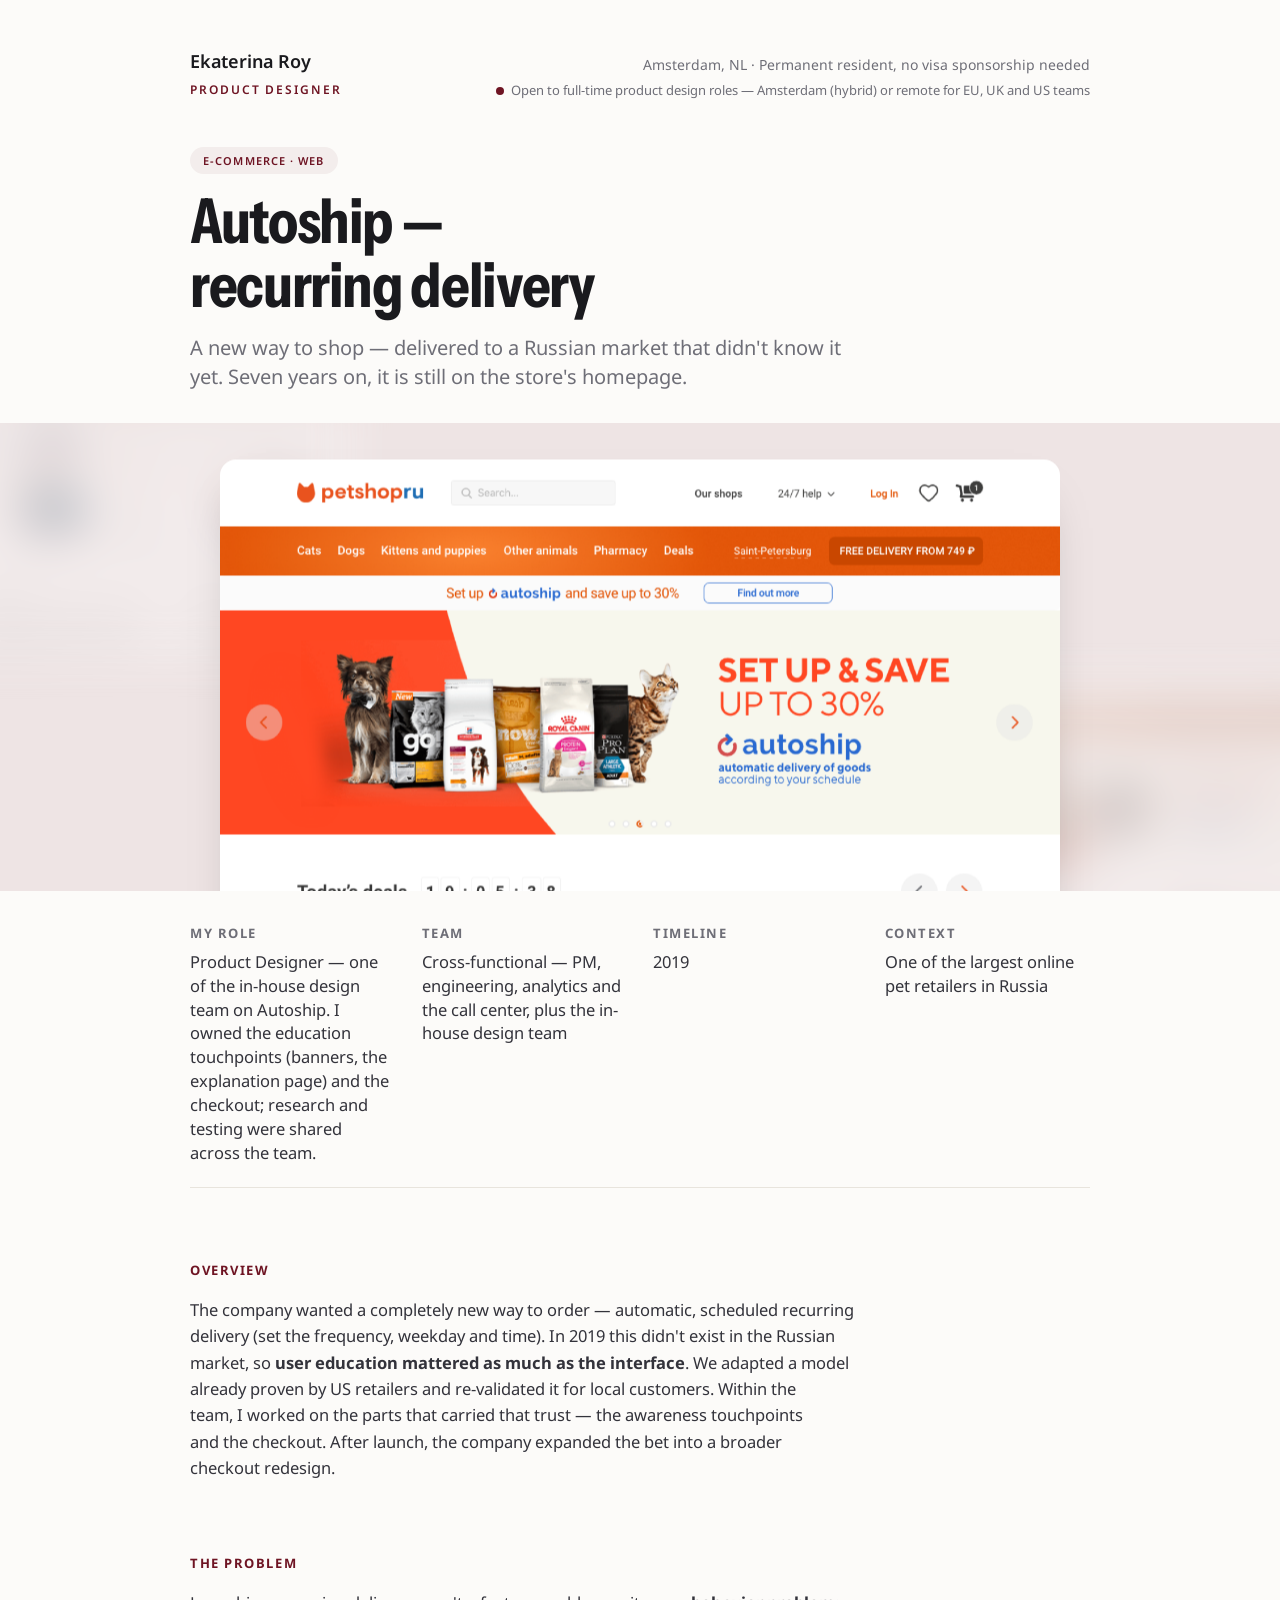
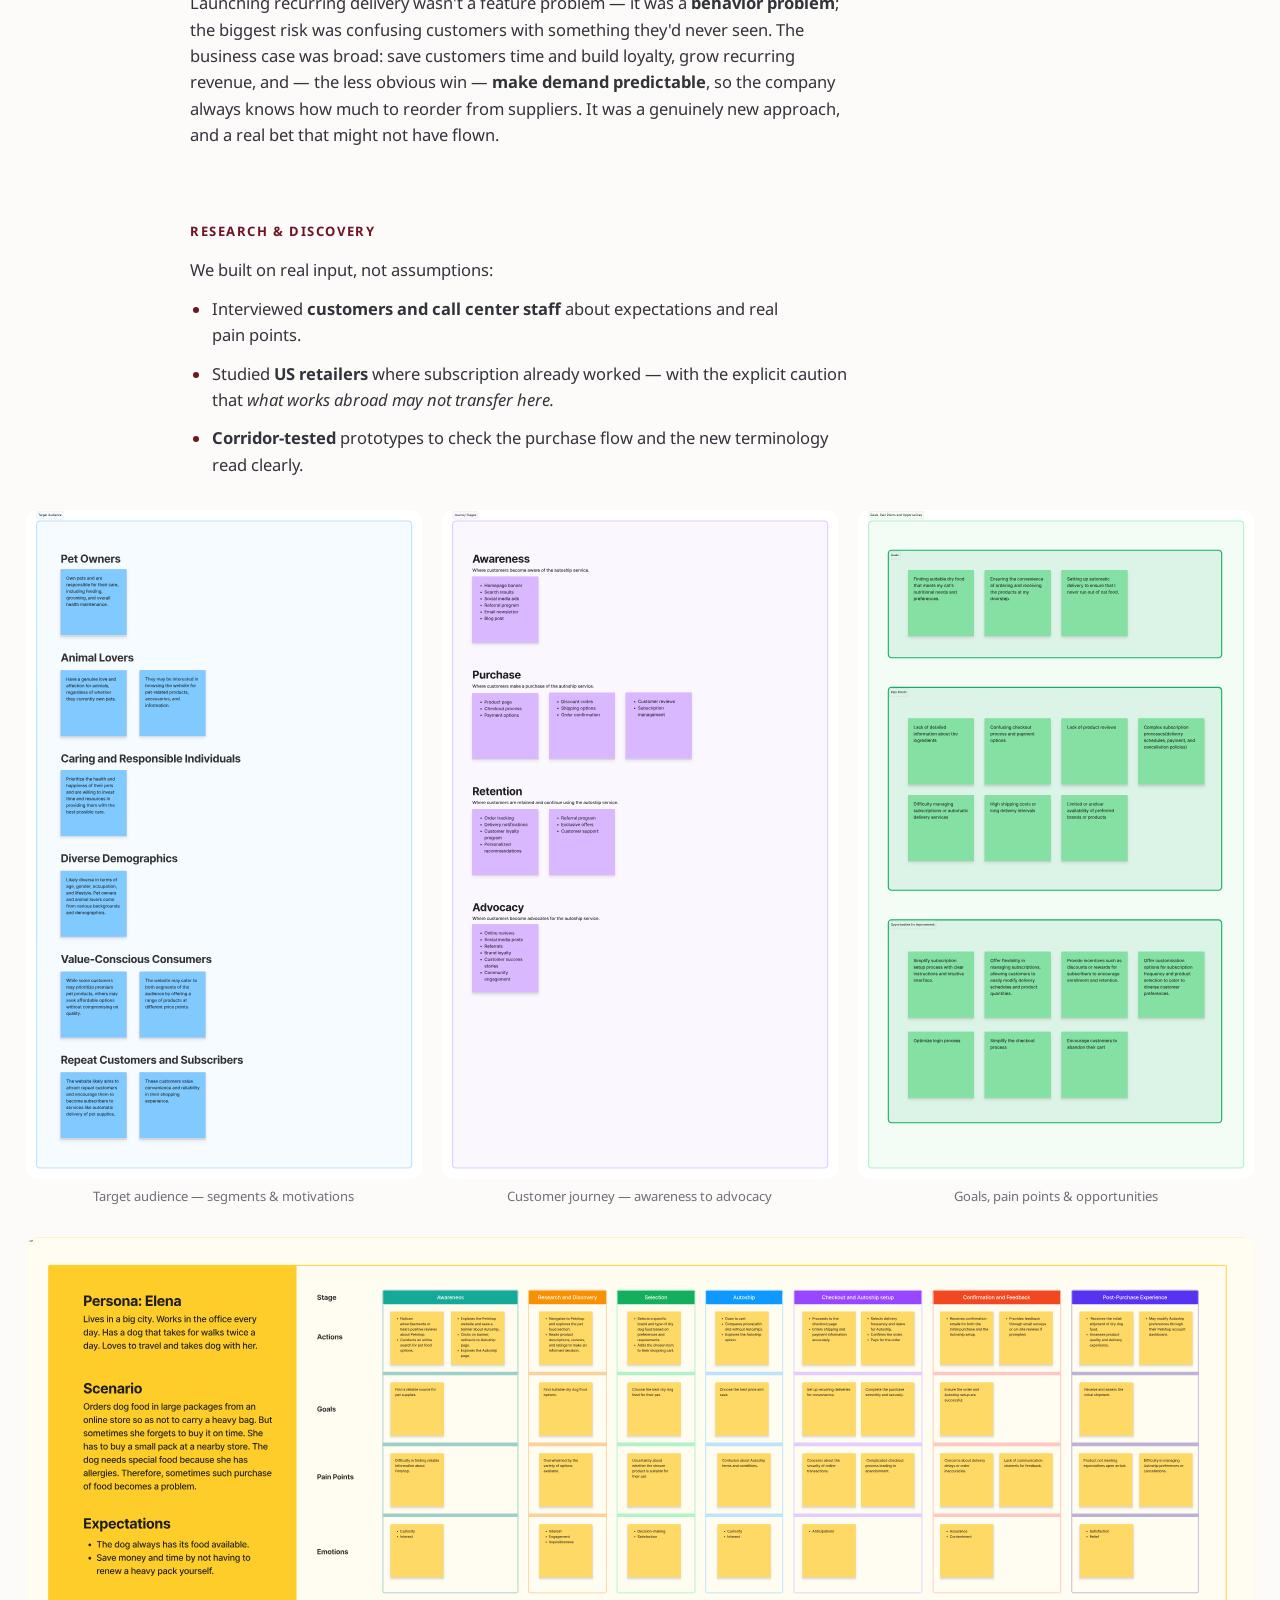
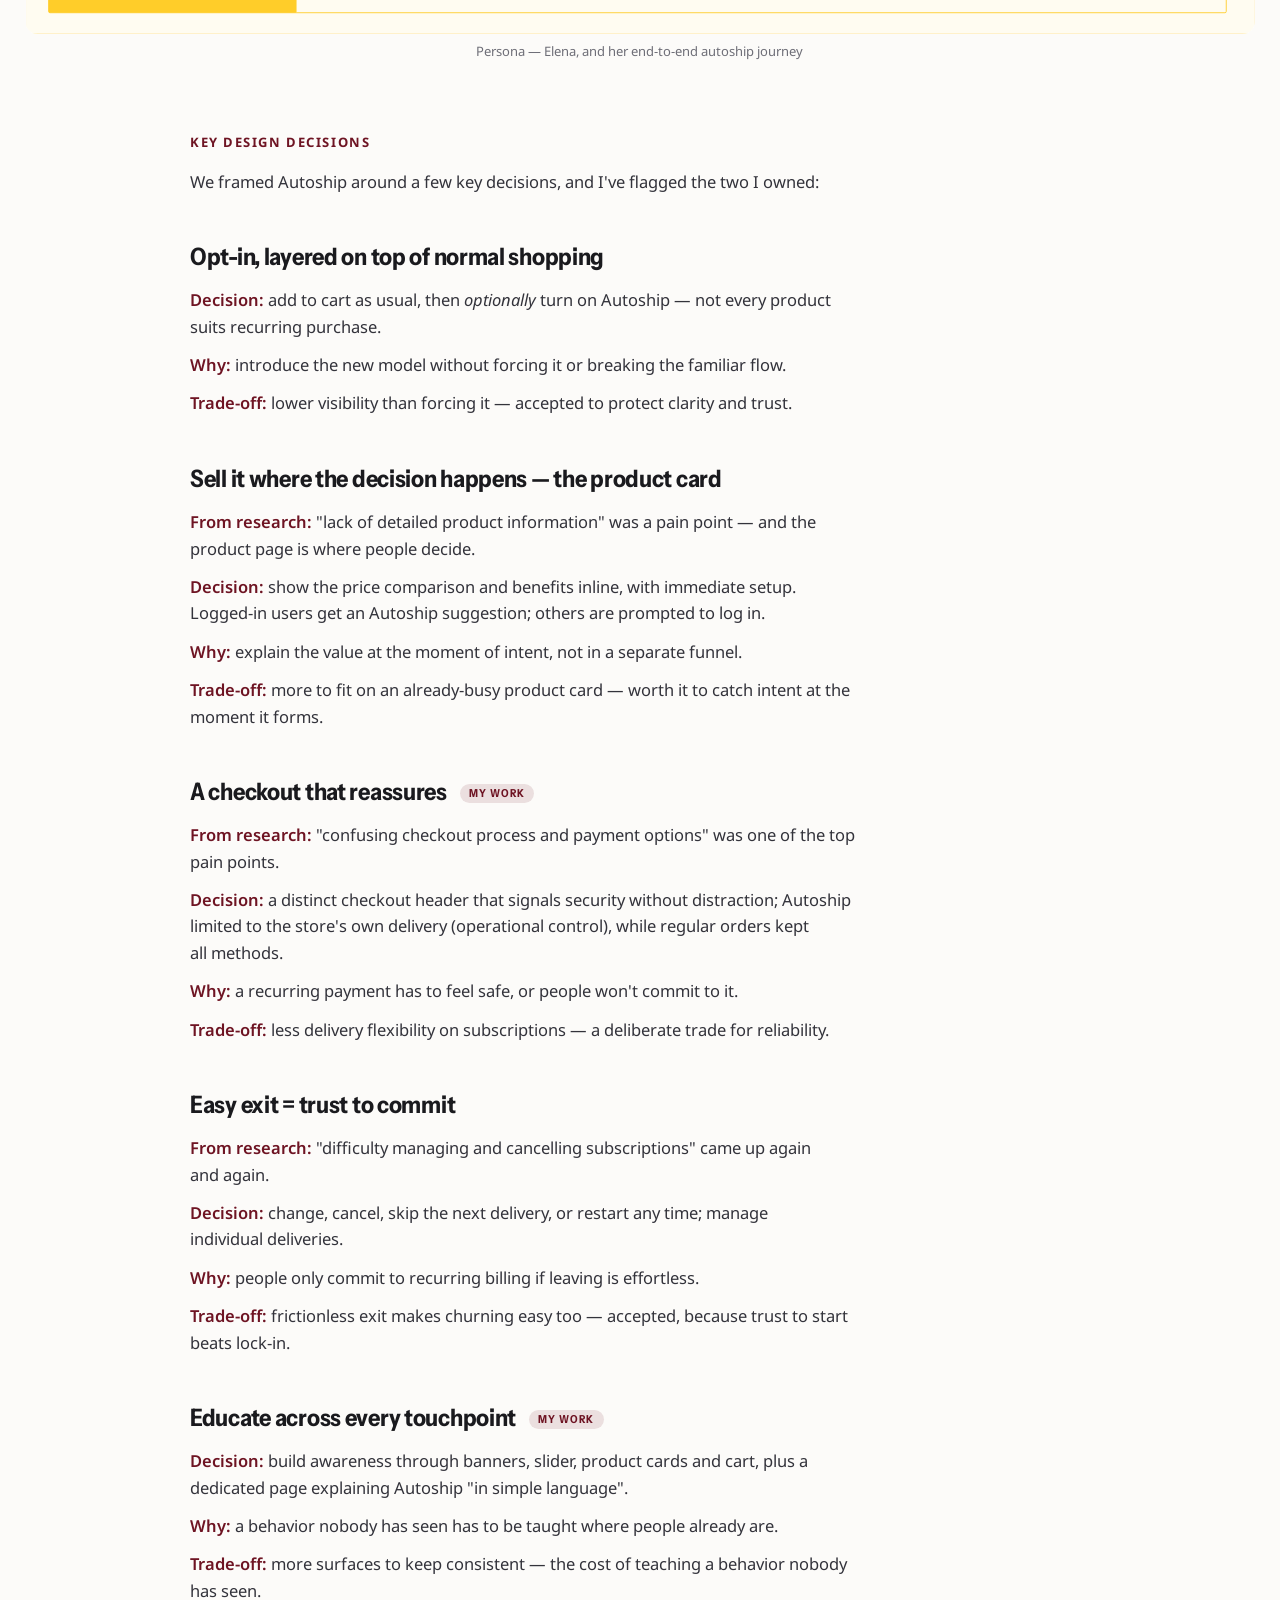
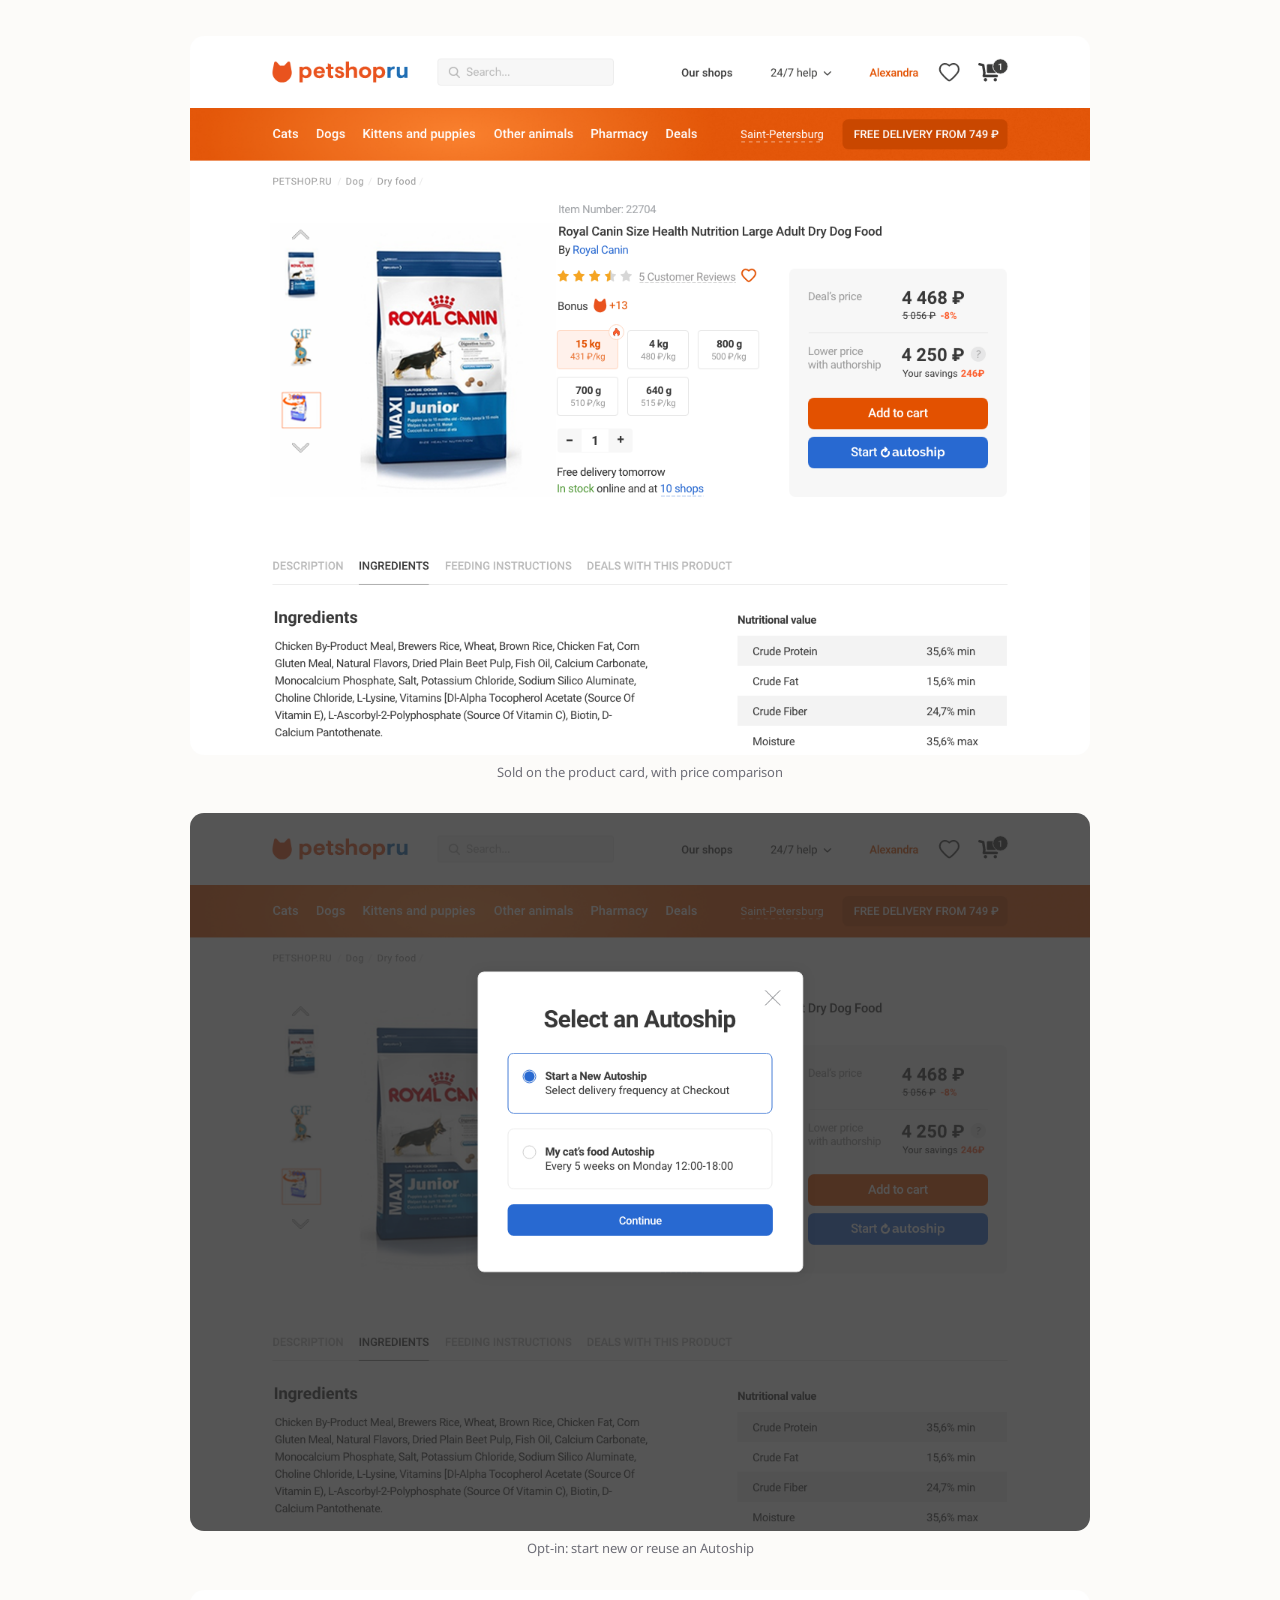
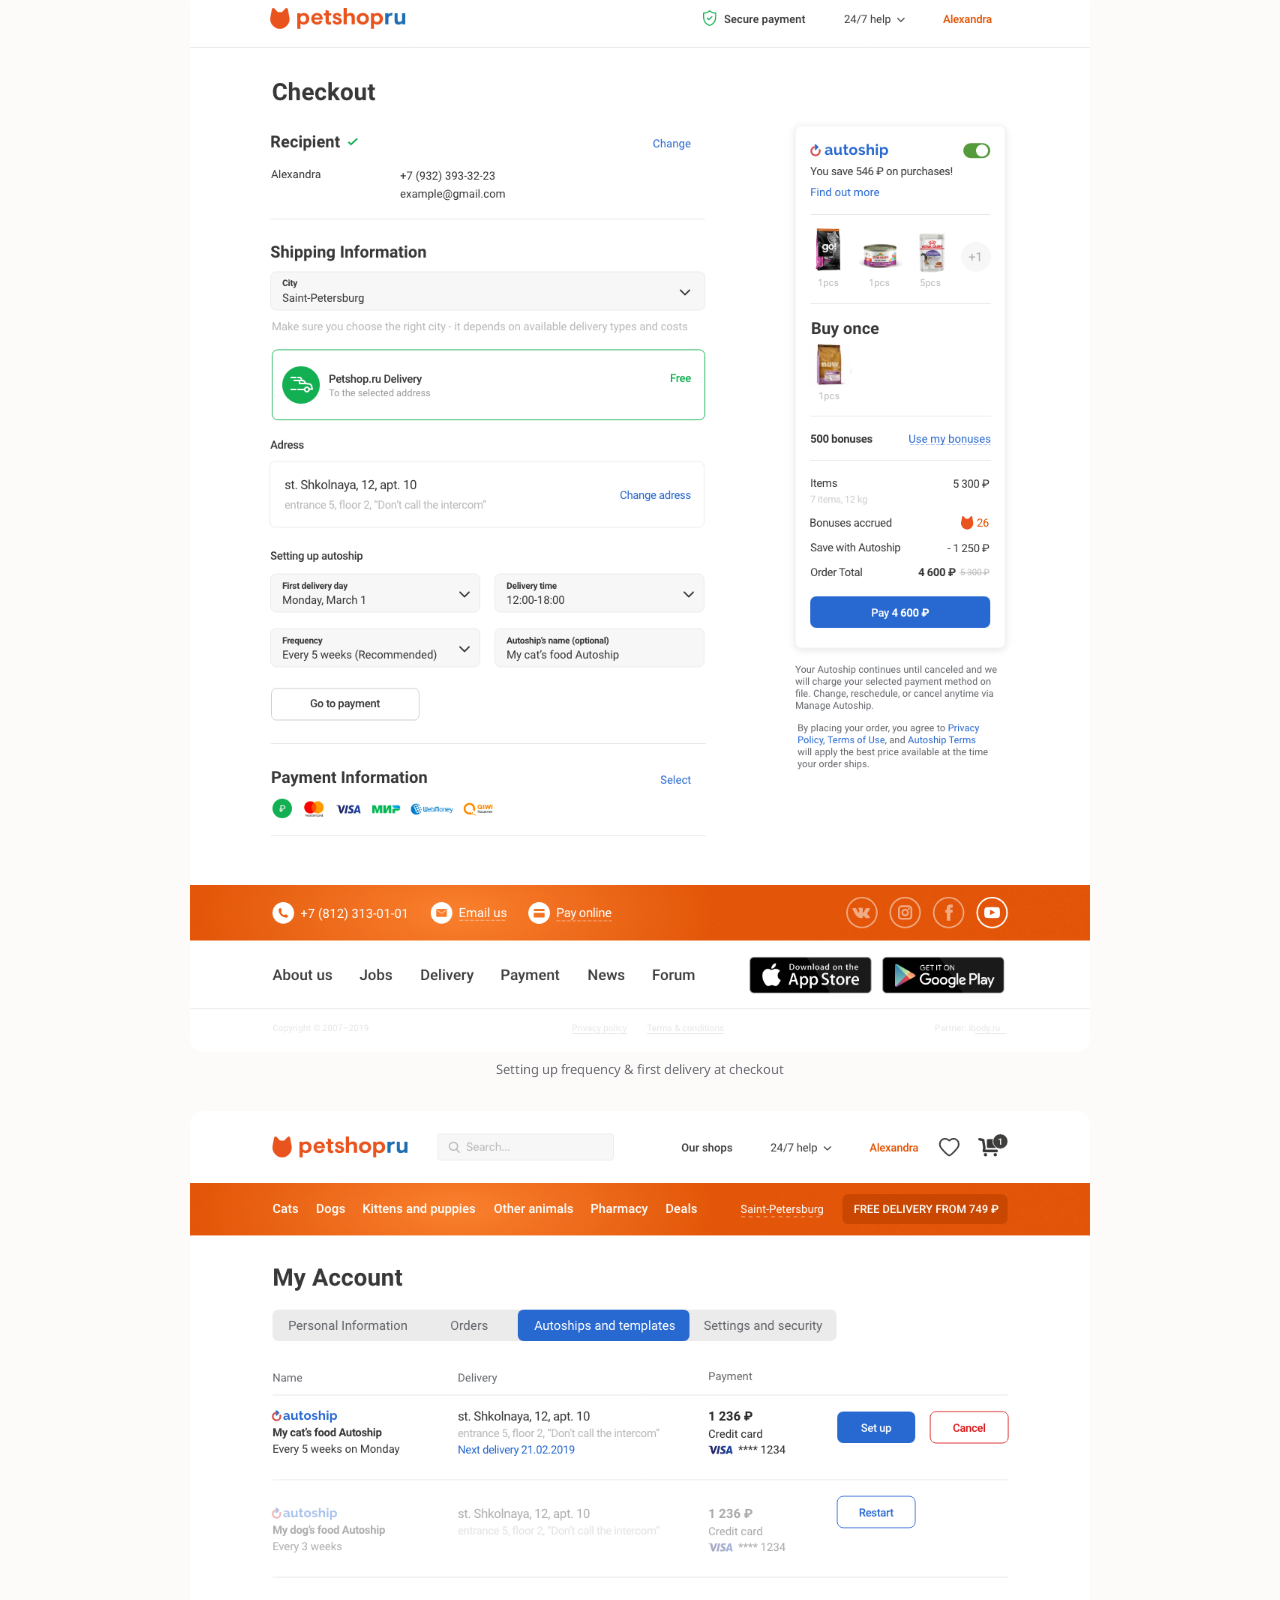
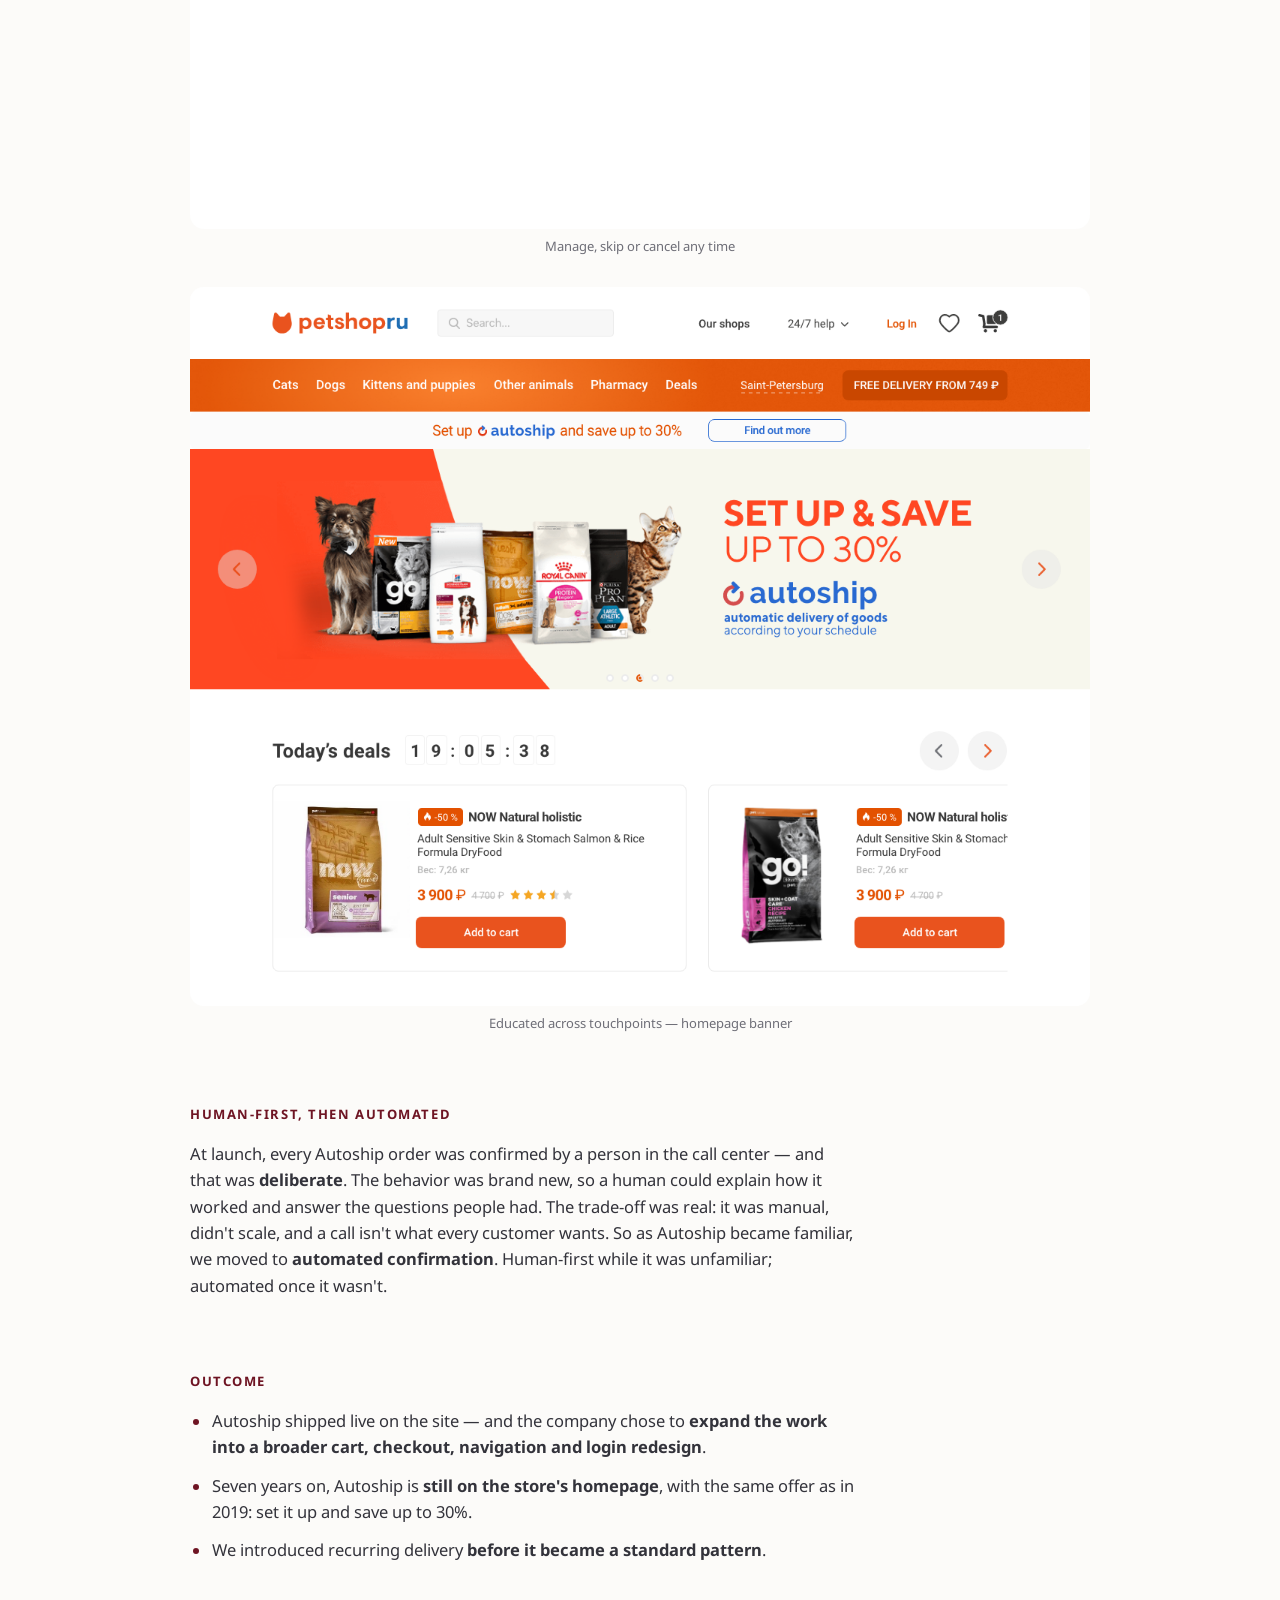
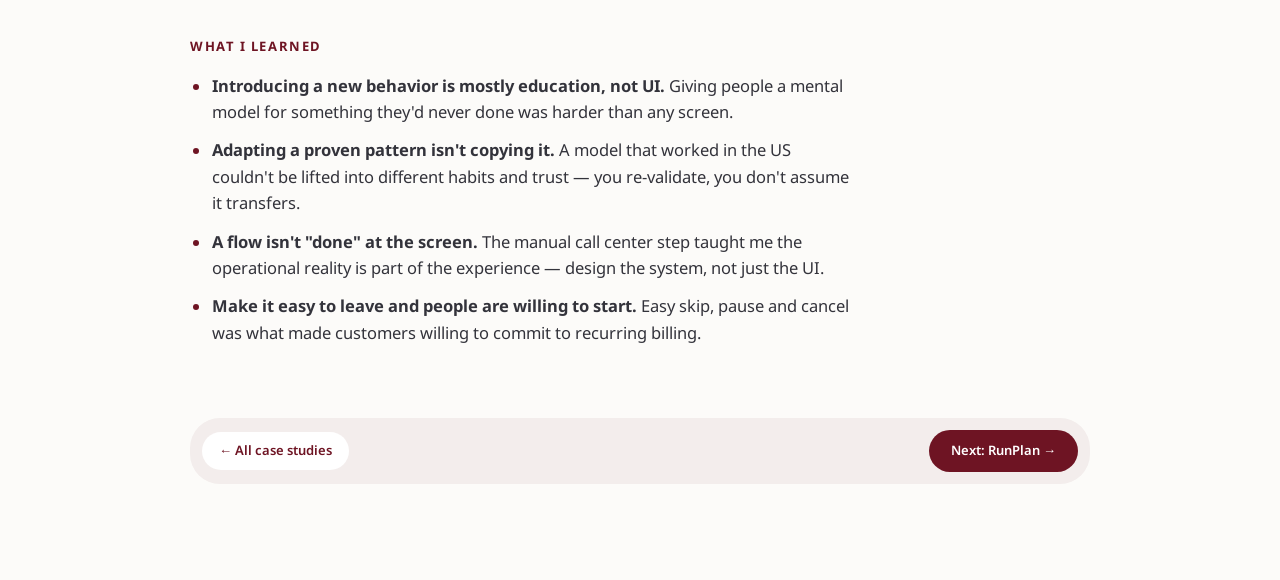
==== commit 4a6056cf: "Case pages: wider text column, one spacing scale - Running text is 668.5px wide, three of the four g" ====
--- a/autoship.html
+++ b/autoship.html
@@ -17,7 +17,7 @@
 <link rel="preconnect" href="https://fonts.googleapis.com">
 <link rel="preconnect" href="https://fonts.gstatic.com" crossorigin>
 <link href="https://fonts.googleapis.com/css2?family=Instrument+Sans:wdth,wght@75..100,400..700&family=Noto+Sans:wght@400;500;600;700;800&display=swap" rel="stylesheet">
-<link rel="stylesheet" href="case.css?v=44">
+<link rel="stylesheet" href="case.css?v=45">
 <script>if(!matchMedia('(prefers-reduced-motion:reduce)').matches)document.documentElement.classList.add('anim')</script>
 <script src="motion.js?v=2" defer></script>
 </head>
--- a/case.css
+++ b/case.css
@@ -435,8 +435,9 @@
    (Widths in ch grew and shrank with the font size, so a 20px lead and a 12.5px note came out different.)
    Everything else takes the full page width and stands on four columns with one gap:
    the facts under the cover, the numbers, table columns, pairs of cards and pairs of pictures. */
-/* 622.908px is 66 characters of the 16.5px body text: the width paragraphs had all along, so none of them re-flows */
-:root{--measure:622.908px;--gap:26px}
+/* 668.5px is three of the four columns with their two gaps, so the right edge of the text stands on the grid.
+   At the 16.5px body size that is about 78 characters a line; past roughly 80 a line gets hard to follow. */
+:root{--measure:668.5px;--gap:26px}
 p,li,.sub,.painsum,.todo,.tl,.dec .ln,.dec h3,section>h3,.viz,.shots + .cap{max-width:var(--measure)}
 .meta,.stats,.stats.four{display:grid;grid-template-columns:repeat(4,minmax(0,1fr));column-gap:var(--gap);max-width:none}
 @media (max-width:720px){.meta,.stats,.stats.four{grid-template-columns:1fr 1fr}}
@@ -492,6 +493,47 @@
 @media (max-width:920px){.deep.three{grid-template-columns:1fr;gap:10px}}
 @media (min-width:601px) and (max-width:920px){.flow.tight{display:flex;flex-direction:column;gap:6px}.flow.tight .node{flex:0 0 auto}.flow.tight .arrow{transform:rotate(90deg)}}
 
+/* ===== one spacing scale =====
+   Six steps, each with one job (before: twenty different gaps, some of them tied to the height of the window).
+      8  a caption under its picture, chart or diagram
+     12  inside running text: paragraph to paragraph, list item to list item, the lines of one decision;
+         the source note under the numbers
+     16  a heading to what it heads: the page title, a section label, a sub-heading
+     32  text to a picture, chart, table, cards or numbers, the same above and below; one block to the next
+     48  before a sub-heading inside a section
+     72  between sections
+   Blocks have no bottom margins: every gap is the top margin of the block that follows. */
+:root{--s-cap:8px;--s-text:12px;--s-head:16px;--s-block:32px;--s-sub:48px;--s-sec:72px}
+@media (max-width:600px){:root{--s-block:24px;--s-sub:40px;--s-sec:56px}}
+
+/* the top of the page */
+:root .wrap > .topbar{margin-bottom:var(--s-sub)}
+:root .wrap > .crumb{margin-bottom:var(--s-head)}
+/* the two pills are inline boxes: without this their line adds a pixel to the gap */
+:root .wrap > .crumb,:root .wrap > .tag{vertical-align:top}
+:root .wrap > h1,:root .wrap > .sub{margin-top:var(--s-head)}
+:root .wrap > .cover,:root .wrap > .meta{margin-top:var(--s-block);margin-bottom:0}
+:root .wrap > section,:root .wrap > .cfoot{margin-top:var(--s-sec)}
+
+/* inside a section */
+:root .wrap section > *{margin-top:var(--s-block);margin-bottom:0}
+:root .wrap section > h2{margin-top:0}
+:root .wrap section > h3,:root .wrap section > .dec{margin-top:var(--s-sub)}
+:root .wrap section > h2 + *,:root .wrap section > h3 + *,:root .wrap section > h2 + .dec{margin-top:var(--s-head)}
+:root .wrap section > :is(p:not([class]),ul,ol:not([class])) + :is(p:not([class]),ul,ol:not([class])){margin-top:var(--s-text)}
+:root .wrap section > ul > li,:root .wrap section > ol:not([class]) > li{margin-top:var(--s-text)}
+:root .wrap section > * + .statnote{margin-top:var(--s-text)}
+:root .wrap section > * + .cap,:root .wrap section > * + .flowcap{margin-top:var(--s-cap)}
+@media (max-width:760px){:root .wrap section > .strip + .cap{margin-top:0}}
+
+/* one decision: its title, then its lines */
+:root .wrap .dec > *{margin-top:var(--s-text);margin-bottom:0}
+:root .wrap .dec > h3{margin-top:0}
+:root .wrap .dec > h3 + *{margin-top:var(--s-head)}
+
+/* captions inside figures */
+.fig figcaption,.hscroll-track figcaption,.gallery3 figcaption,.gallery2 figcaption,.wideshot figcaption,.video figcaption,.strip.wrist figcaption{margin-top:var(--s-cap)}
+
 /* ===== v41: display type =====
    Instrument Sans in its condensed bold cut for the lines that are read first: page titles, card titles and the big numbers.
    Noto Sans stays for labels, running text and everything inside charts and product pictures. */
